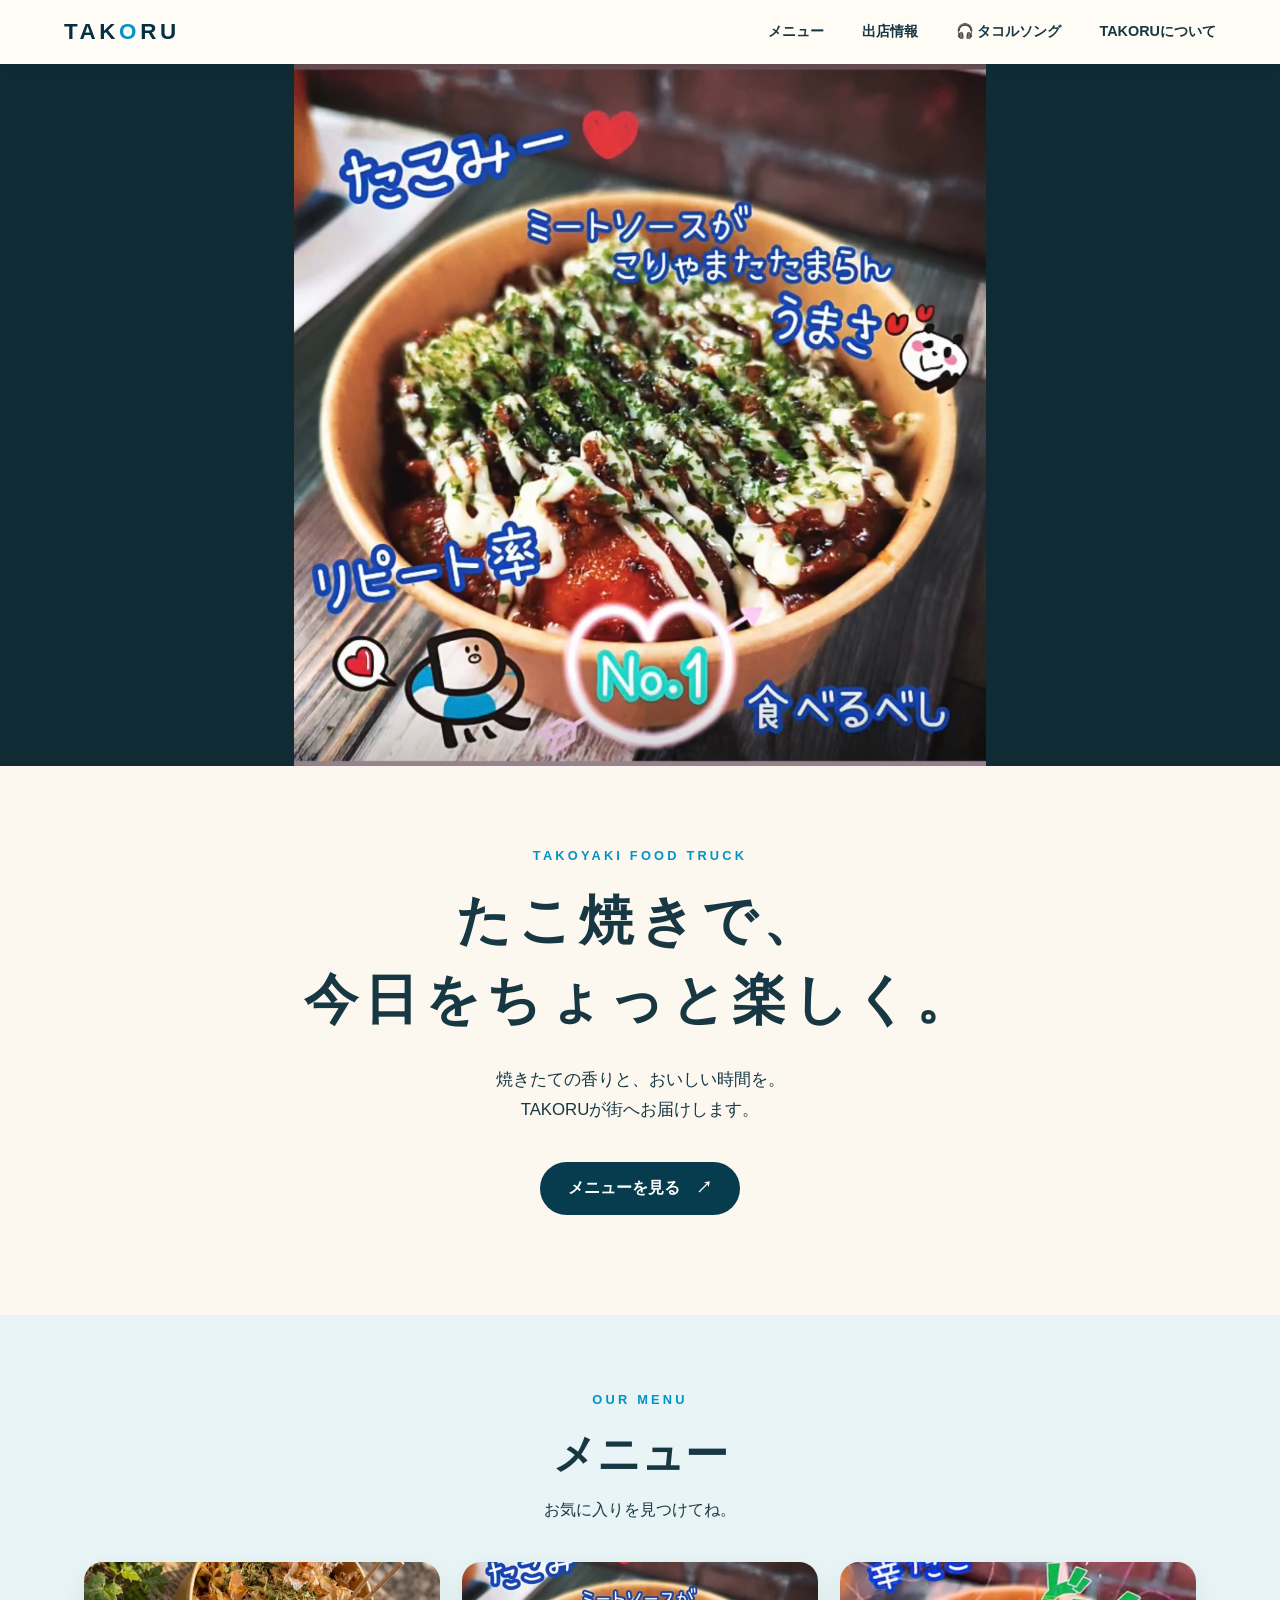
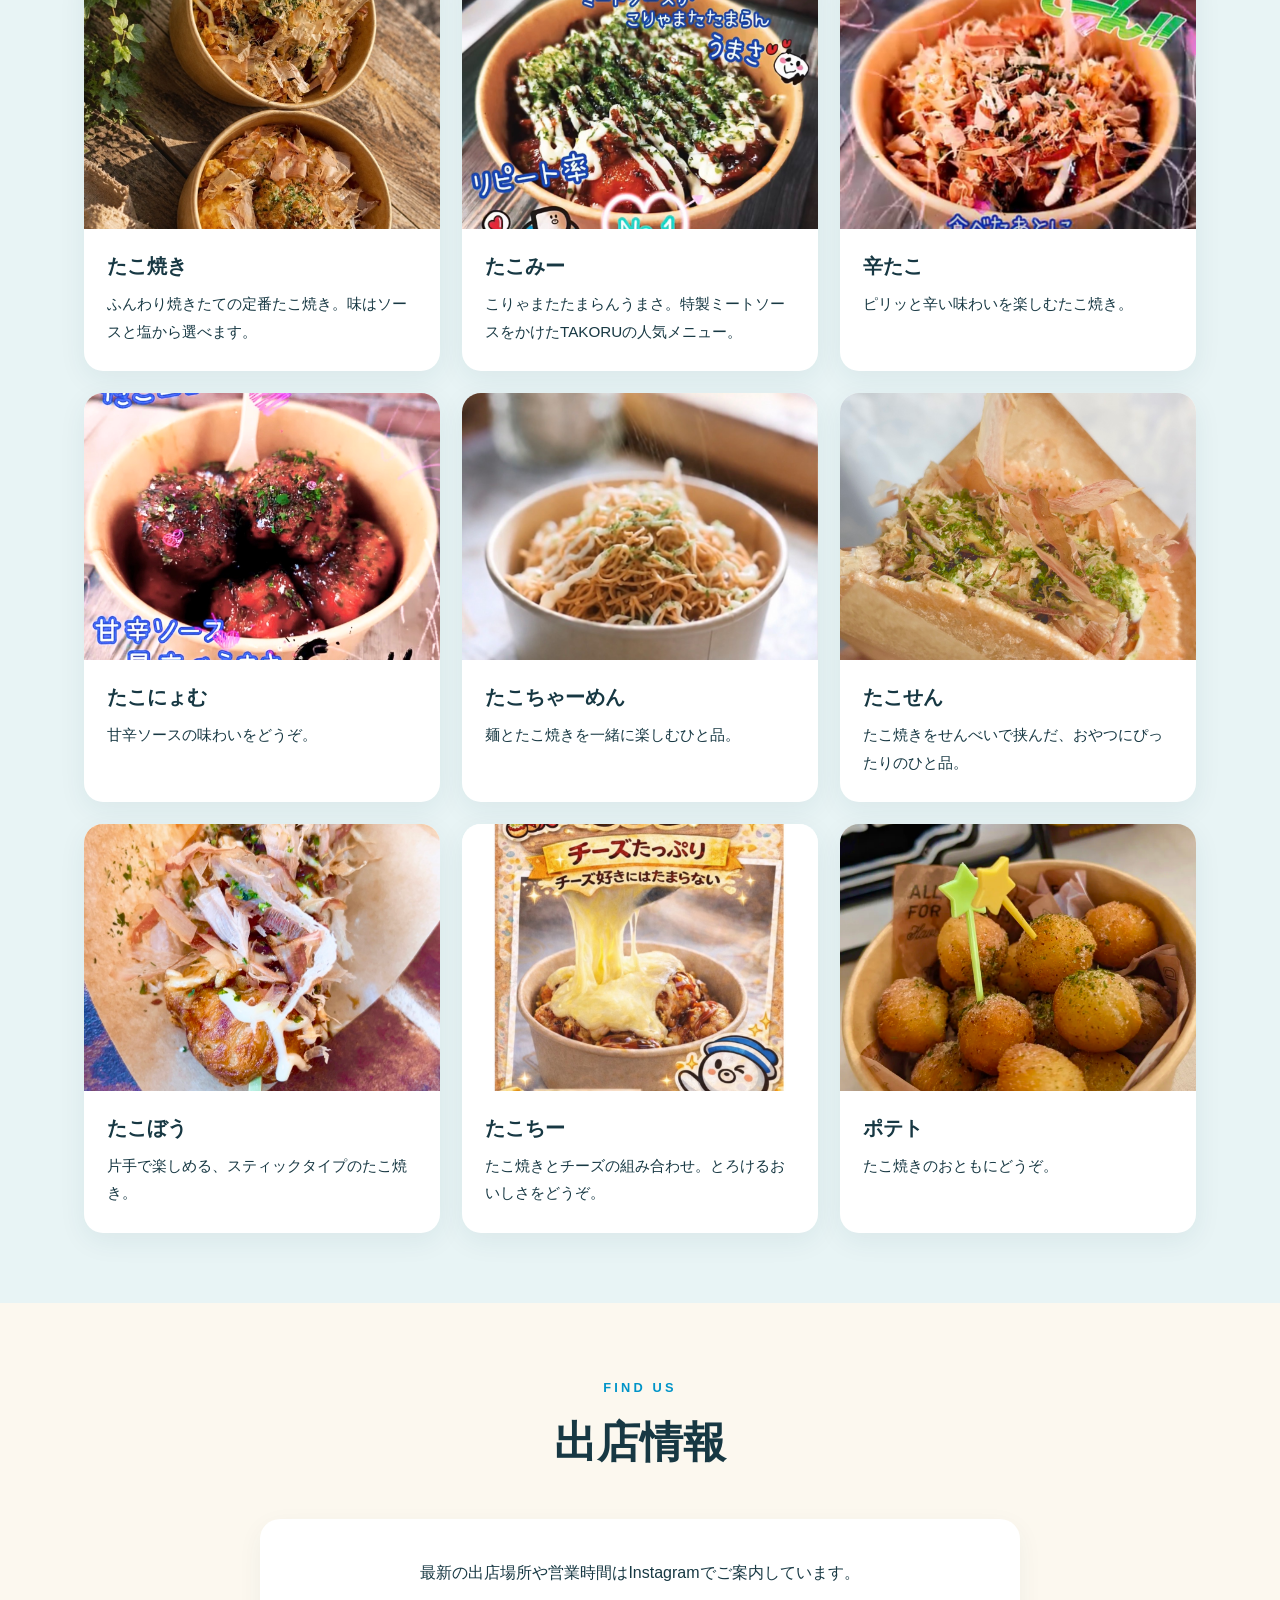
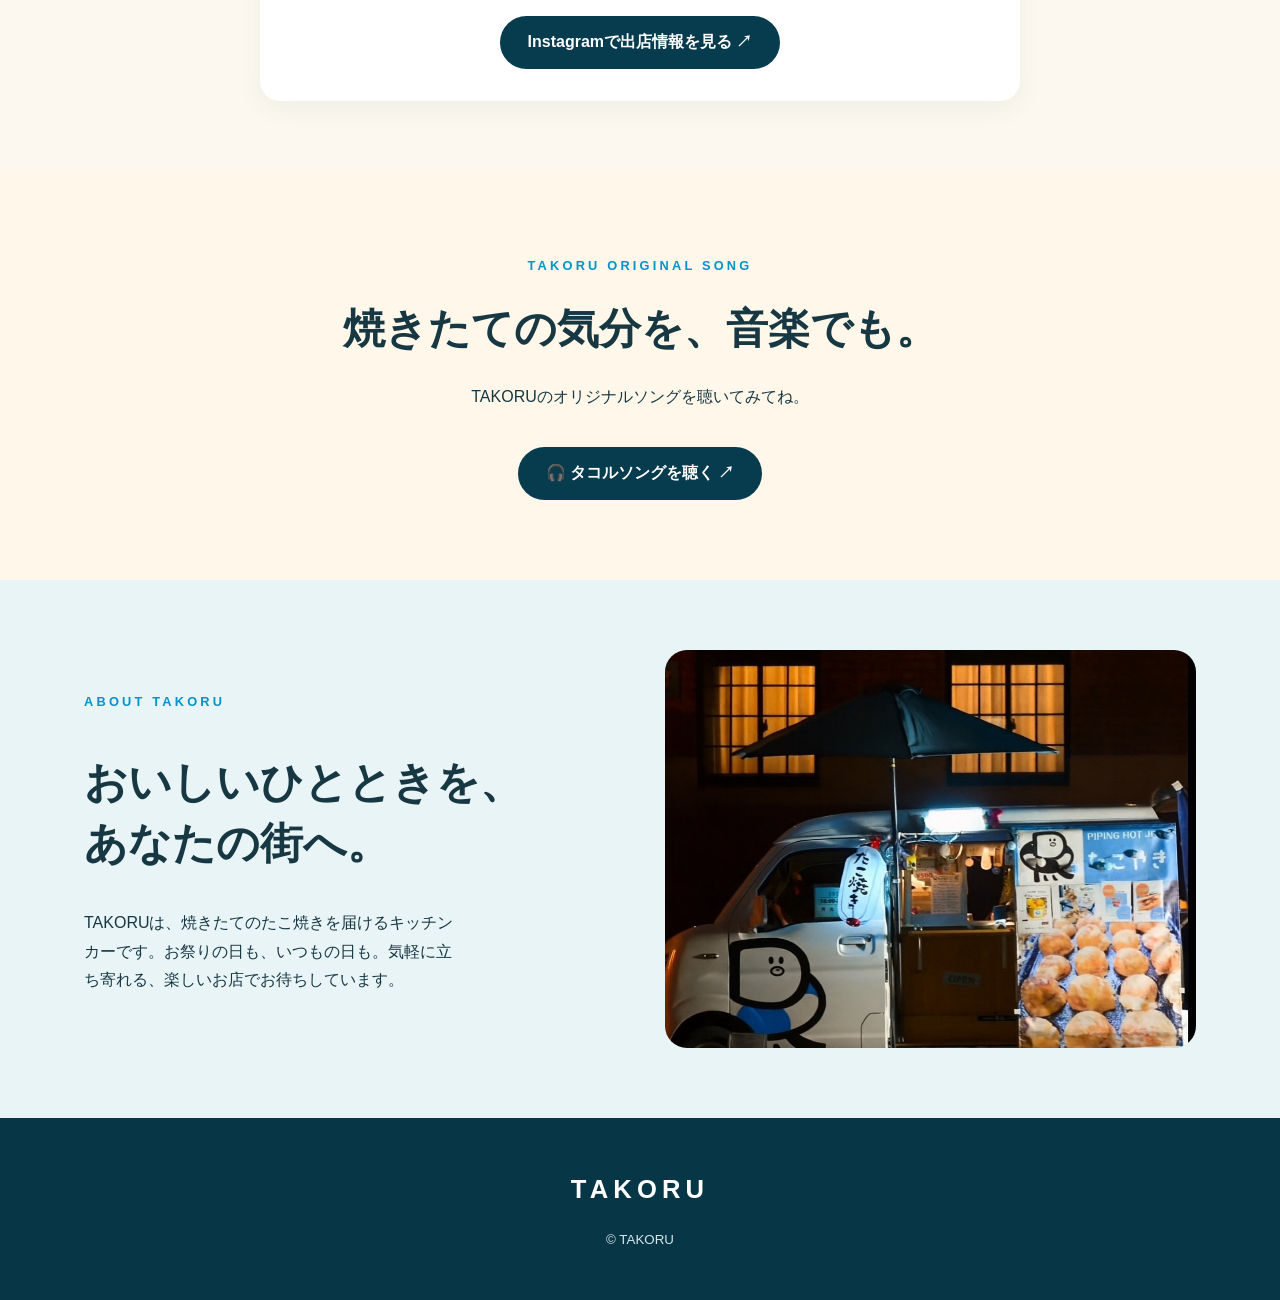
==== index.html @ 3639378f "Add files via upload" ====
<!doctype html>
<html lang="ja">
<head>
<meta charset="utf-8">
<meta name="viewport" content="width=device-width,initial-scale=1">
<meta name="theme-color" content="#092f40">
<meta name="description" content="TAKORU（たこる）は、できたてのたこ焼きを届けるキッチンカー。出店情報やメニューをご紹介します。">
<title>TAKORU｜たこ焼きのキッチンカー</title>
<link rel="stylesheet" href="style.css">
</head>
<body>
<header class="header"><nav class="nav" aria-label="メインメニュー"><a class="brand" href="#top">TAK<span>O</span>RU</a><div class="links"><a href="#menu">メニュー</a><a href="#schedule">出店情報</a><a href="song.html">🎧 タコルソング</a><a href="#about">TAKORUについて</a></div></nav></header>
<main id="top">
<div class="hero hero-menu"><img src="images/takomi-new.jpeg" alt="TAKORUのたこみー。特製ミートソースをかけたたこ焼き" fetchpriority="high"></div>
<section class="intro"><span class="eyebrow">TAKOYAKI FOOD TRUCK</span><h1>たこ焼きで、<br>今日をちょっと楽しく。</h1><p>焼きたての香りと、おいしい時間を。<br>TAKORUが街へお届けします。</p><a class="btn" href="#menu">メニューを見る　↗</a></section>
<div class="menu-wrap" id="menu"><section class="section"><div class="heading"><span class="eyebrow">OUR MENU</span><h2>メニュー</h2><p>お気に入りを見つけてね。</p></div><div class="cards"><article class="card"><img src="images/takoyaki.jpeg" alt="TAKORUのたこ焼き" loading="lazy"><div class="card-body"><h3>たこ焼き</h3><p>ふんわり焼きたての定番たこ焼き。味はソースと塩から選べます。</p></div></article><article class="card"><img src="images/takomi-new.jpeg" alt="TAKORUのたこみー" loading="lazy"><div class="card-body"><h3>たこみー</h3><p>こりゃまたたまらんうまさ。特製ミートソースをかけたTAKORUの人気メニュー。</p></div></article><article class="card"><img src="images/karatako.jpeg" alt="TAKORUの辛たこ" loading="lazy"><div class="card-body"><h3>辛たこ</h3><p>ピリッと辛い味わいを楽しむたこ焼き。</p></div></article><article class="card"><img src="images/takonyomu.jpeg" alt="TAKORUのたこにょむ" loading="lazy"><div class="card-body"><h3>たこにょむ</h3><p>甘辛ソースの味わいをどうぞ。</p></div></article><article class="card"><img src="images/takocha-men.jpeg" alt="TAKORUのたこちゃーめん" loading="lazy"><div class="card-body"><h3>たこちゃーめん</h3><p>麺とたこ焼きを一緒に楽しむひと品。</p></div></article><article class="card"><img src="images/takosen-new.jpeg" alt="TAKORUのたこせん" loading="lazy"><div class="card-body"><h3>たこせん</h3><p>たこ焼きをせんべいで挟んだ、おやつにぴったりのひと品。</p></div></article><article class="card"><img src="images/takobou.jpeg" alt="TAKORUのたこぼう" loading="lazy"><div class="card-body"><h3>たこぼう</h3><p>片手で楽しめる、スティックタイプのたこ焼き。</p></div></article><article class="card"><img src="images/takochi.jpeg" alt="TAKORUのたこちー" loading="lazy"><div class="card-body"><h3>たこちー</h3><p>たこ焼きとチーズの組み合わせ。とろけるおいしさをどうぞ。</p></div></article><article class="card"><img src="images/potato.jpeg" alt="TAKORUのポテト" loading="lazy"><div class="card-body"><h3>ポテト</h3><p>たこ焼きのおともにどうぞ。</p></div></article></div></section></div>
<section class="section" id="schedule"><div class="heading"><span class="eyebrow">FIND US</span><h2>出店情報</h2></div><div class="notice"><p>最新の出店場所や営業時間はInstagramでご案内しています。</p><a class="btn" href="https://www.instagram.com/takoru0808/" target="_blank" rel="noopener noreferrer">Instagramで出店情報を見る ↗</a></div></section>
<section class="song-teaser"><span class="eyebrow">TAKORU ORIGINAL SONG</span><h2>焼きたての気分を、音楽でも。</h2><p>TAKORUのオリジナルソングを聴いてみてね。</p><a class="btn" href="song.html">🎧 タコルソングを聴く ↗</a></section>
<div class="menu-wrap"><section class="section about" id="about"><div><span class="eyebrow">ABOUT TAKORU</span><h2>おいしいひとときを、<br>あなたの街へ。</h2><p>TAKORUは、焼きたてのたこ焼きを届けるキッチンカーです。お祭りの日も、いつもの日も。気軽に立ち寄れる、楽しいお店でお待ちしています。</p></div><img src="images/takoru-shimonishiyama.jpeg" alt="TAKORUのキッチンカー" loading="lazy"></section></div>
</main><footer class="footer"><strong>TAKORU</strong><small>© TAKORU</small></footer>
</body></html>
---- style.css ----
:root{--ink:#173843;--blue:#0094c8;--cream:#fcf8ef;--gold:#edbd5a}*{box-sizing:border-box}html{scroll-behavior:smooth}body{margin:0;color:var(--ink);background:var(--cream);font-family:'Hiragino Kaku Gothic ProN','Yu Gothic',Meiryo,sans-serif;line-height:1.8}a{color:inherit;text-decoration:none}img{display:block;max-width:100%}.header{position:sticky;top:0;z-index:10;background:rgba(255,252,246,.96);backdrop-filter:blur(12px);box-shadow:0 1px 12px #16374314}.nav{max-width:1200px;margin:auto;padding:12px 24px;display:flex;align-items:center;justify-content:space-between;gap:18px}.brand{font-weight:900;font-size:1.4rem;letter-spacing:.16em;color:#052f42}.brand span{color:var(--blue)}.links{display:flex;gap:clamp(12px,3vw,38px);align-items:center;font-weight:700;font-size:.9rem}.links a:hover{color:var(--blue)}.hero{position:relative;background:#d9eef4}.hero img{width:100%;height:auto;max-height:780px;object-fit:cover}.hero::after{content:"";position:absolute;inset:auto 0 0;height:8%;background:linear-gradient(transparent,var(--cream));pointer-events:none}.intro{max-width:1050px;margin:0 auto;padding:75px 24px 100px;text-align:center}.eyebrow{color:var(--blue);font-weight:900;letter-spacing:.25em;font-size:.8rem}.intro h1{font-size:clamp(2rem,5vw,3.4rem);letter-spacing:.12em;line-height:1.45;margin:12px 0 25px}.intro p{font-size:1.05rem}.btn{display:inline-flex;align-items:center;justify-content:center;background:#073b4e;color:#fff;border-radius:50px;padding:12px 28px;font-weight:700;margin-top:20px;transition:transform .2s,background .2s}.btn:hover{transform:translateY(-3px);background:#087eaa}.section{max-width:1160px;margin:auto;padding:70px 24px}.heading{text-align:center;margin-bottom:38px}.heading h2{font-size:clamp(1.9rem,4vw,2.7rem);margin:2px 0}.heading p{margin:0}.menu-wrap{background:#e8f4f5}.cards{display:grid;grid-template-columns:repeat(3,minmax(0,1fr));gap:22px}.card{background:white;border-radius:19px;overflow:hidden;box-shadow:0 8px 28px #18435112}.card img{width:100%;aspect-ratio:4/3;object-fit:cover}.card-body{padding:20px 23px 26px}.card h3{font-size:1.22rem;margin:0 0 6px}.card p{margin:0;font-size:.95rem}.notice{max-width:760px;margin:0 auto;background:#fff;border-radius:20px;padding:32px;text-align:center;box-shadow:0 8px 26px #1843510e}.notice p{margin:8px 0}.about{display:grid;grid-template-columns:1fr 1fr;gap:50px;align-items:center}.about img{width:100%;aspect-ratio:4/3;object-fit:cover;border-radius:22px}.about h2{font-size:clamp(1.9rem,4vw,2.7rem);line-height:1.4}.about p{max-width:43ch}.footer{background:#073746;color:#fff;text-align:center;padding:48px 20px}.footer strong{display:block;font-size:1.6rem;letter-spacing:.2em}.footer small{display:block;margin-top:15px;color:#d6e7eb}@media(max-width:700px){.nav{flex-direction:column;padding:9px 12px;gap:4px}.brand{font-size:1.15rem}.links{width:100%;justify-content:center;gap:16px;font-size:.77rem;white-space:nowrap}.intro{padding:52px 22px 70px}.section{padding:55px 18px}.cards{grid-template-columns:1fr}.about{grid-template-columns:1fr;gap:18px}.about img{order:-1}.notice{padding:25px 17px}.hero img{min-height:260px;object-fit:cover;object-position:center}}

.card-placeholder{width:100%;aspect-ratio:4/3;display:grid;place-items:center;background:linear-gradient(135deg,#d7f0f0,#f6e5be);color:#08799b}.card-placeholder span{font-weight:900;letter-spacing:.3em;font-size:clamp(1.5rem,3vw,2.5rem)}
.song-teaser{text-align:center;padding:80px 20px;background:#fff7e9}.song-teaser h2{font-size:clamp(1.7rem,4vw,2.6rem);margin:12px 0}.song-main{background:linear-gradient(160deg,#d8eff1,#fdf8ed 65%);text-align:center;padding:70px 20px 95px}.song-hero,.song-lyrics{max-width:760px;margin:auto}.song-icon{display:grid;place-items:center;margin:25px auto 10px;width:118px;height:118px;border-radius:50%;background:#073b4e;color:#fff;font-size:4rem;box-shadow:0 15px 40px #073b4e33}.song-hero h1{font-size:clamp(2.4rem,7vw,4rem);margin:0;letter-spacing:.1em}.song-player{background:white;padding:26px;border-radius:24px;box-shadow:0 15px 40px #18435118;margin:40px auto 65px}.song-player p{margin:0 0 16px;font-weight:700}.song-player audio{width:100%;display:block}.song-lyrics{padding:46px 22px;background:#fff;border-radius:24px}.song-lyrics h2{font-size:2rem;margin:0 0 18px}.song-lyrics p{line-height:2.2}.song-return{margin-top:25px}.song-return p a{text-decoration:underline;text-underline-offset:4px}@media(max-width:700px){.links{flex-wrap:wrap;white-space:normal;gap:5px 12px}.song-main{padding:48px 15px 70px}.song-player{padding:20px 15px}}
.song-play-button{display:block;margin:0 auto 20px;background:#073b4e;color:white;border:0;border-radius:50px;padding:12px 28px;font:inherit;font-weight:700;cursor:pointer}.song-play-button:hover{background:#087eaa}.song-play-button:focus-visible{outline:3px solid #edbd5a;outline-offset:3px}.lyrics-text p{margin:0 0 2.3em;line-height:2.2}.lyrics-text p:last-child{margin-bottom:0}
.hero-menu{background:#102b33;text-align:center}.hero-menu img{width:auto;max-width:100%;max-height:min(78vh,780px);margin:auto;object-fit:contain}.hero-menu::after{display:none}@media(max-width:700px){.hero-menu img{min-height:0;max-height:none;width:100%;height:auto;object-fit:contain}}
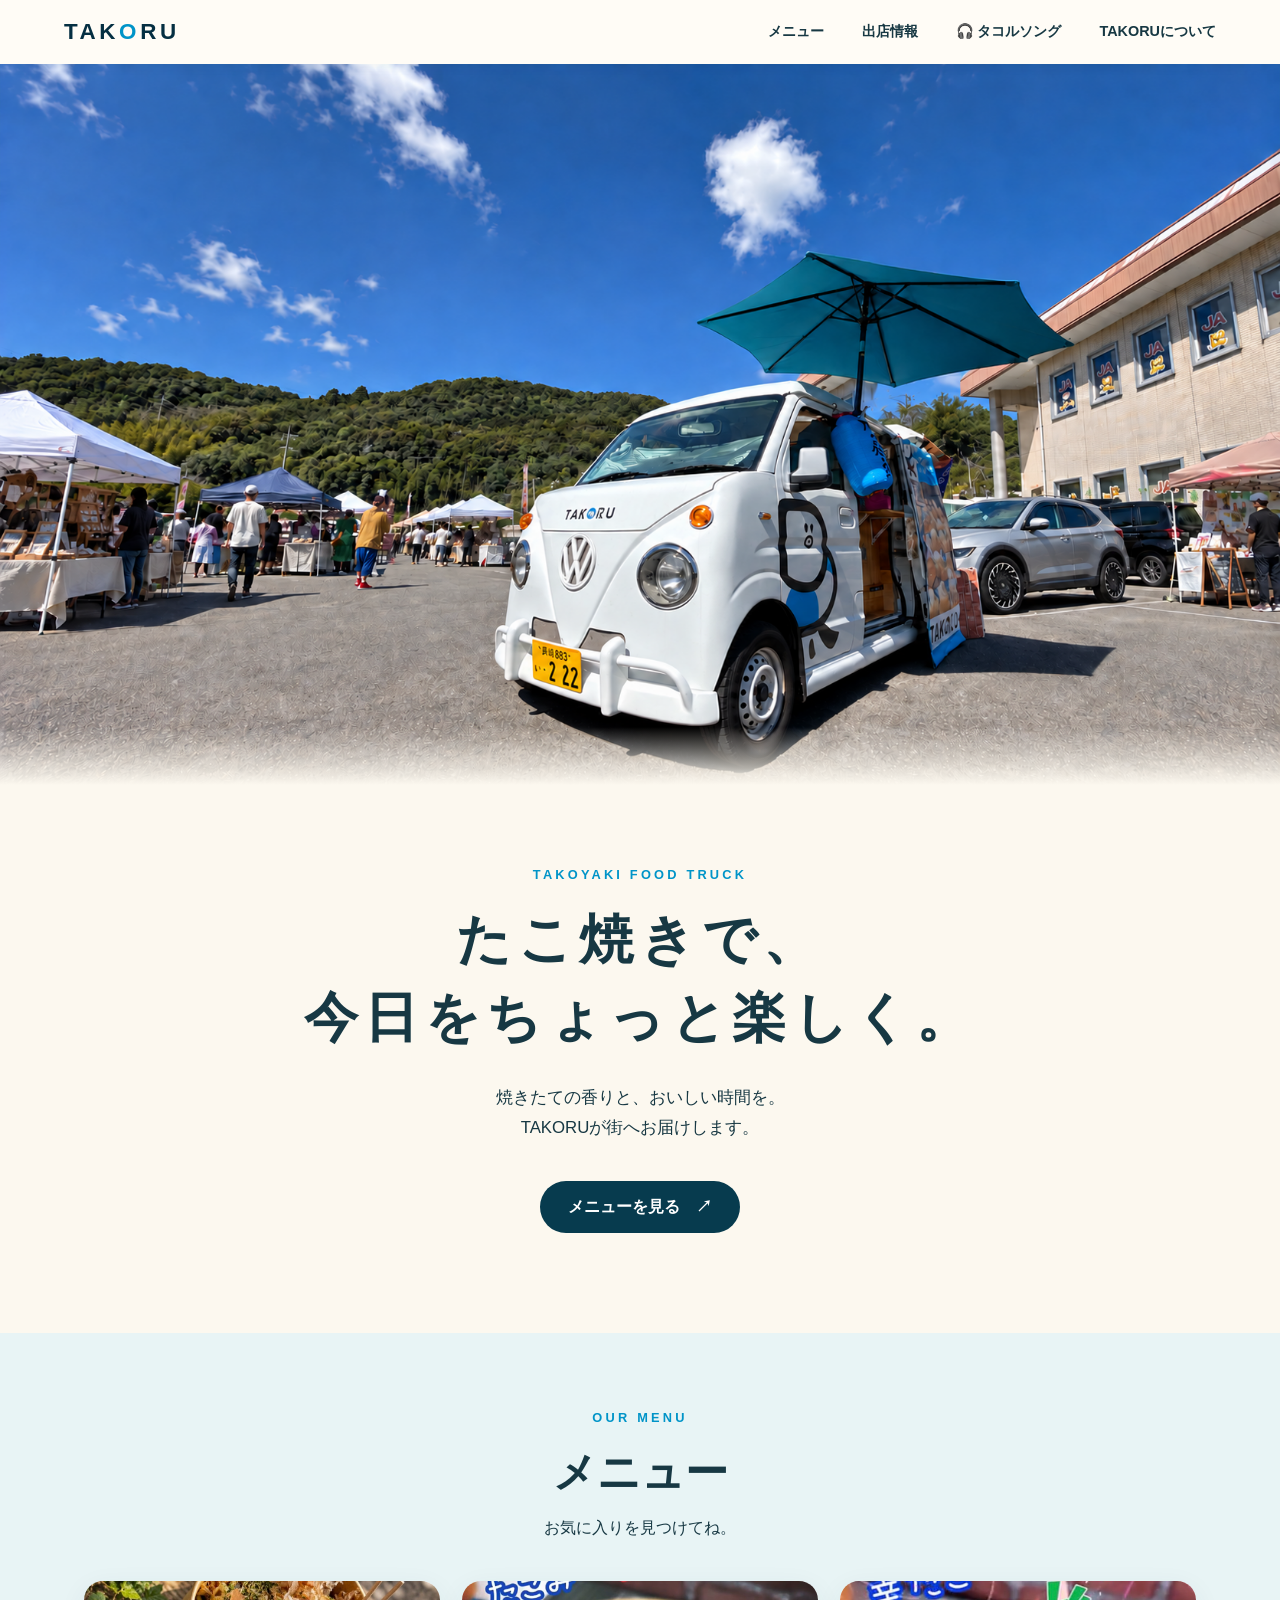
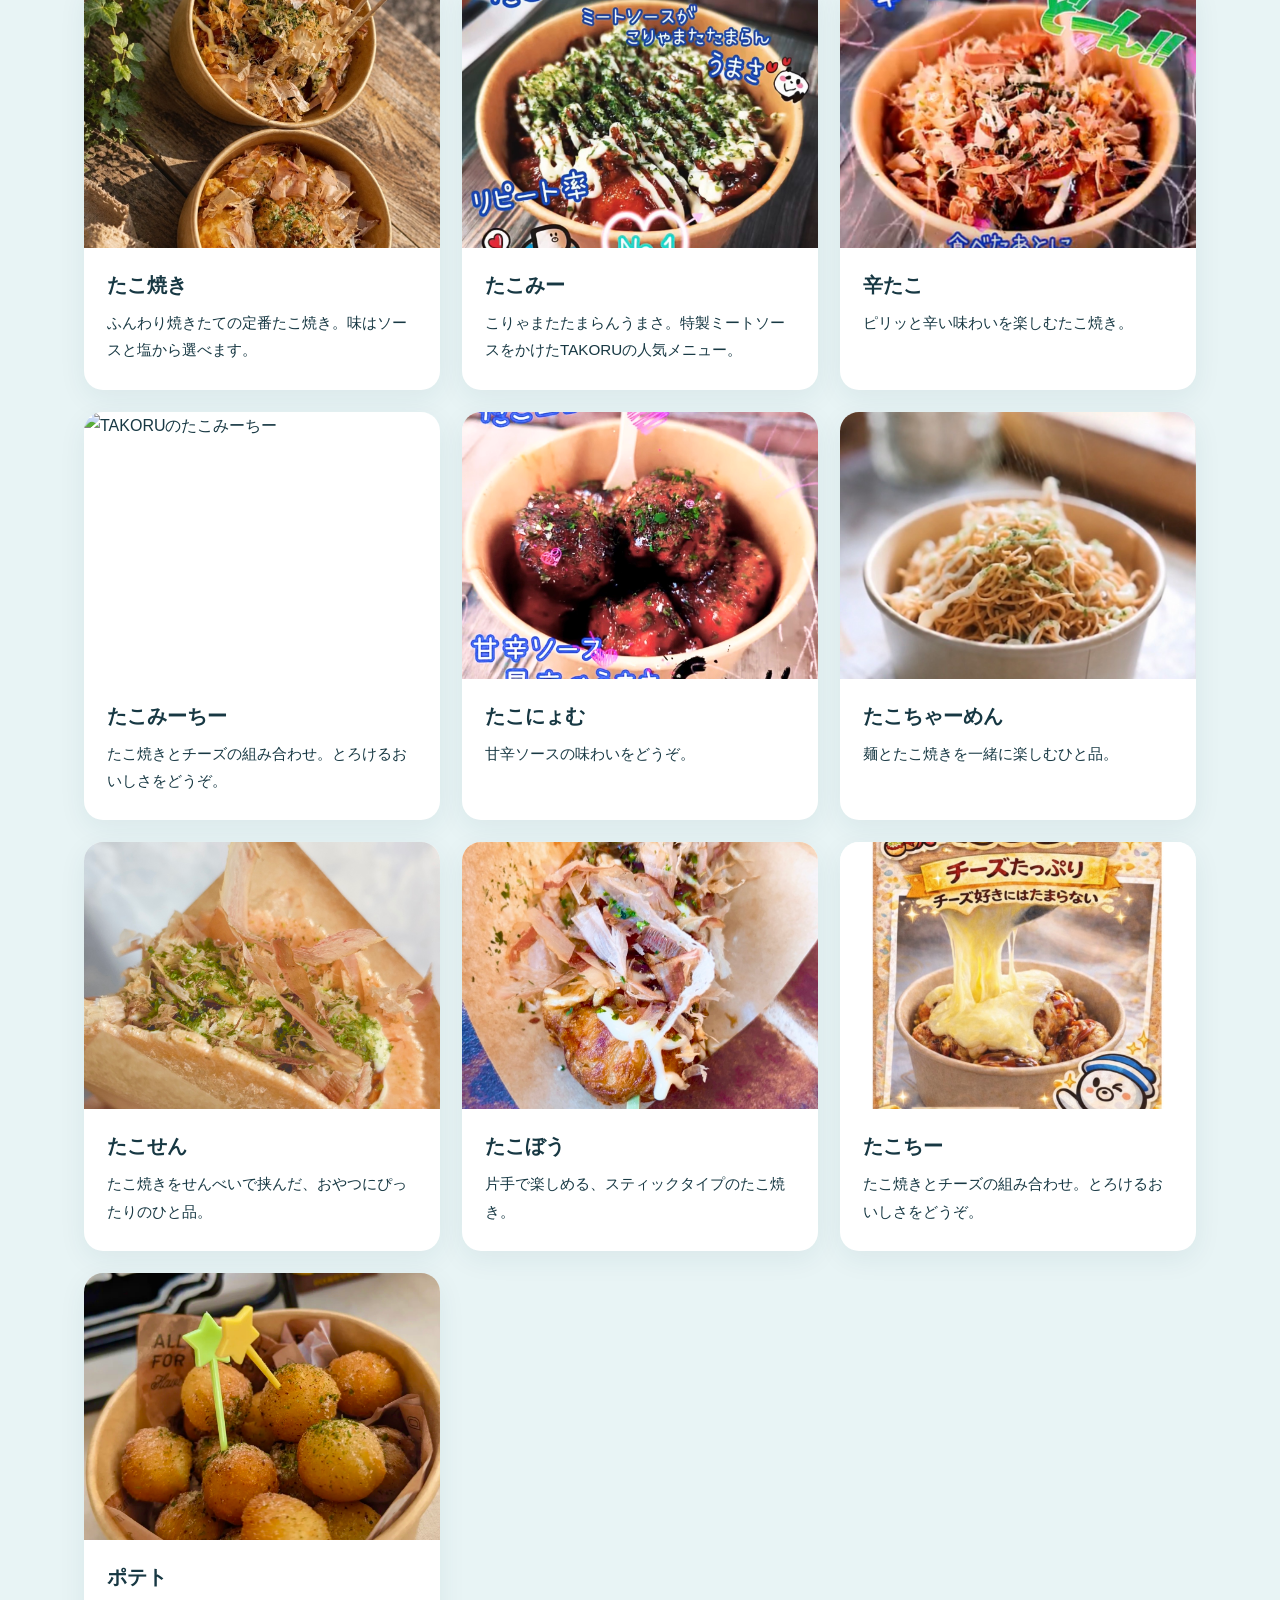
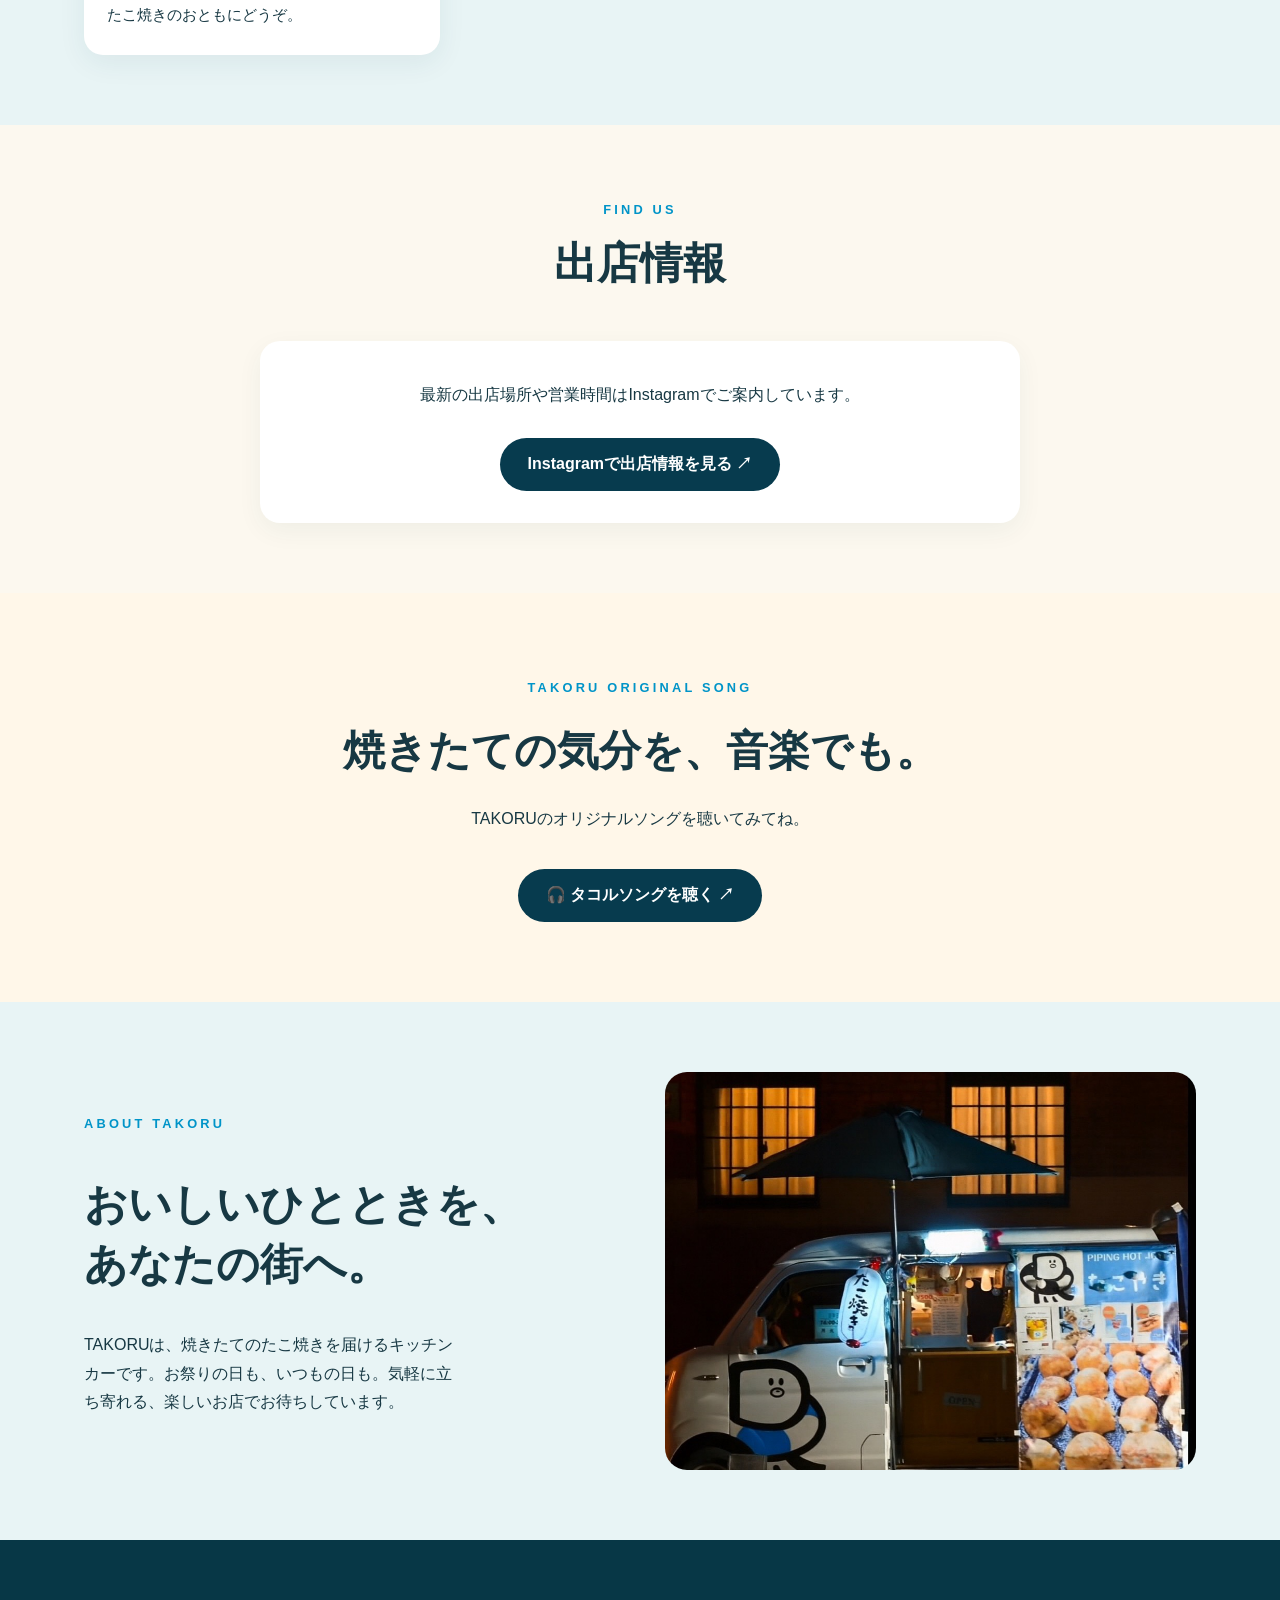
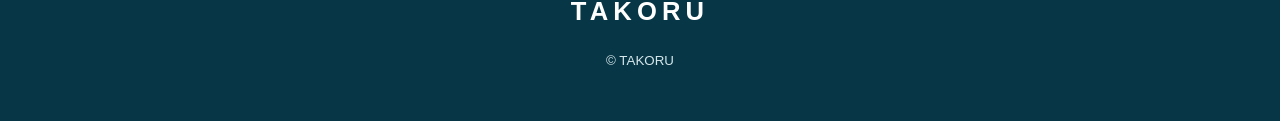
==== commit 42439969: "Add files via upload" ====
--- a/index.html
+++ b/index.html
@@ -11,9 +11,9 @@
 <body>
 <header class="header"><nav class="nav" aria-label="メインメニュー"><a class="brand" href="#top">TAK<span>O</span>RU</a><div class="links"><a href="#menu">メニュー</a><a href="#schedule">出店情報</a><a href="song.html">🎧 タコルソング</a><a href="#about">TAKORUについて</a></div></nav></header>
 <main id="top">
-<div class="hero hero-menu"><img src="images/takomi-new.jpeg" alt="TAKORUのたこみー。特製ミートソースをかけたたこ焼き" fetchpriority="high"></div>
+<div class="hero"><img src="images/takoru-hero.png" alt="青空の下で営業するTAKORUのキッチンカー" fetchpriority="high"></div>
 <section class="intro"><span class="eyebrow">TAKOYAKI FOOD TRUCK</span><h1>たこ焼きで、<br>今日をちょっと楽しく。</h1><p>焼きたての香りと、おいしい時間を。<br>TAKORUが街へお届けします。</p><a class="btn" href="#menu">メニューを見る　↗</a></section>
-<div class="menu-wrap" id="menu"><section class="section"><div class="heading"><span class="eyebrow">OUR MENU</span><h2>メニュー</h2><p>お気に入りを見つけてね。</p></div><div class="cards"><article class="card"><img src="images/takoyaki.jpeg" alt="TAKORUのたこ焼き" loading="lazy"><div class="card-body"><h3>たこ焼き</h3><p>ふんわり焼きたての定番たこ焼き。味はソースと塩から選べます。</p></div></article><article class="card"><img src="images/takomi-new.jpeg" alt="TAKORUのたこみー" loading="lazy"><div class="card-body"><h3>たこみー</h3><p>こりゃまたたまらんうまさ。特製ミートソースをかけたTAKORUの人気メニュー。</p></div></article><article class="card"><img src="images/karatako.jpeg" alt="TAKORUの辛たこ" loading="lazy"><div class="card-body"><h3>辛たこ</h3><p>ピリッと辛い味わいを楽しむたこ焼き。</p></div></article><article class="card"><img src="images/takonyomu.jpeg" alt="TAKORUのたこにょむ" loading="lazy"><div class="card-body"><h3>たこにょむ</h3><p>甘辛ソースの味わいをどうぞ。</p></div></article><article class="card"><img src="images/takocha-men.jpeg" alt="TAKORUのたこちゃーめん" loading="lazy"><div class="card-body"><h3>たこちゃーめん</h3><p>麺とたこ焼きを一緒に楽しむひと品。</p></div></article><article class="card"><img src="images/takosen-new.jpeg" alt="TAKORUのたこせん" loading="lazy"><div class="card-body"><h3>たこせん</h3><p>たこ焼きをせんべいで挟んだ、おやつにぴったりのひと品。</p></div></article><article class="card"><img src="images/takobou.jpeg" alt="TAKORUのたこぼう" loading="lazy"><div class="card-body"><h3>たこぼう</h3><p>片手で楽しめる、スティックタイプのたこ焼き。</p></div></article><article class="card"><img src="images/takochi.jpeg" alt="TAKORUのたこちー" loading="lazy"><div class="card-body"><h3>たこちー</h3><p>たこ焼きとチーズの組み合わせ。とろけるおいしさをどうぞ。</p></div></article><article class="card"><img src="images/potato.jpeg" alt="TAKORUのポテト" loading="lazy"><div class="card-body"><h3>ポテト</h3><p>たこ焼きのおともにどうぞ。</p></div></article></div></section></div>
+<div class="menu-wrap" id="menu"><section class="section"><div class="heading"><span class="eyebrow">OUR MENU</span><h2>メニュー</h2><p>お気に入りを見つけてね。</p></div><div class="cards"><article class="card"><img src="images/takoyaki.jpeg" alt="TAKORUのたこ焼き" loading="lazy"><div class="card-body"><h3>たこ焼き</h3><p>ふんわり焼きたての定番たこ焼き。味はソースと塩から選べます。</p></div></article><article class="card"><img src="images/takomi-new.jpeg" alt="TAKORUのたこみー" loading="lazy"><div class="card-body"><h3>たこみー</h3><p>こりゃまたたまらんうまさ。特製ミートソースをかけたTAKORUの人気メニュー。</p></div></article><article class="card"><img src="images/karatako.jpeg" alt="TAKORUの辛たこ" loading="lazy"><div class="card-body"><h3>辛たこ</h3><p>ピリッと辛い味わいを楽しむたこ焼き。</p></div></article><article class="card"><img src="images/takomi-cheese.jpeg" alt="TAKORUのたこみーちー" loading="lazy"><div class="card-body"><h3>たこみーちー</h3><p>たこ焼きとチーズの組み合わせ。とろけるおいしさをどうぞ。</p></div></article><article class="card"><img src="images/takonyomu.jpeg" alt="TAKORUのたこにょむ" loading="lazy"><div class="card-body"><h3>たこにょむ</h3><p>甘辛ソースの味わいをどうぞ。</p></div></article><article class="card"><img src="images/takocha-men.jpeg" alt="TAKORUのたこちゃーめん" loading="lazy"><div class="card-body"><h3>たこちゃーめん</h3><p>麺とたこ焼きを一緒に楽しむひと品。</p></div></article><article class="card"><img src="images/takosen-new.jpeg" alt="TAKORUのたこせん" loading="lazy"><div class="card-body"><h3>たこせん</h3><p>たこ焼きをせんべいで挟んだ、おやつにぴったりのひと品。</p></div></article><article class="card"><img src="images/takobou.jpeg" alt="TAKORUのたこぼう" loading="lazy"><div class="card-body"><h3>たこぼう</h3><p>片手で楽しめる、スティックタイプのたこ焼き。</p></div></article><article class="card"><img src="images/takochi.jpeg" alt="TAKORUのたこちー" loading="lazy"><div class="card-body"><h3>たこちー</h3><p>たこ焼きとチーズの組み合わせ。とろけるおいしさをどうぞ。</p></div></article><article class="card"><img src="images/potato.jpeg" alt="TAKORUのポテト" loading="lazy"><div class="card-body"><h3>ポテト</h3><p>たこ焼きのおともにどうぞ。</p></div></article></div></section></div>
 <section class="section" id="schedule"><div class="heading"><span class="eyebrow">FIND US</span><h2>出店情報</h2></div><div class="notice"><p>最新の出店場所や営業時間はInstagramでご案内しています。</p><a class="btn" href="https://www.instagram.com/takoru0808/" target="_blank" rel="noopener noreferrer">Instagramで出店情報を見る ↗</a></div></section>
 <section class="song-teaser"><span class="eyebrow">TAKORU ORIGINAL SONG</span><h2>焼きたての気分を、音楽でも。</h2><p>TAKORUのオリジナルソングを聴いてみてね。</p><a class="btn" href="song.html">🎧 タコルソングを聴く ↗</a></section>
 <div class="menu-wrap"><section class="section about" id="about"><div><span class="eyebrow">ABOUT TAKORU</span><h2>おいしいひとときを、<br>あなたの街へ。</h2><p>TAKORUは、焼きたてのたこ焼きを届けるキッチンカーです。お祭りの日も、いつもの日も。気軽に立ち寄れる、楽しいお店でお待ちしています。</p></div><img src="images/takoru-shimonishiyama.jpeg" alt="TAKORUのキッチンカー" loading="lazy"></section></div>
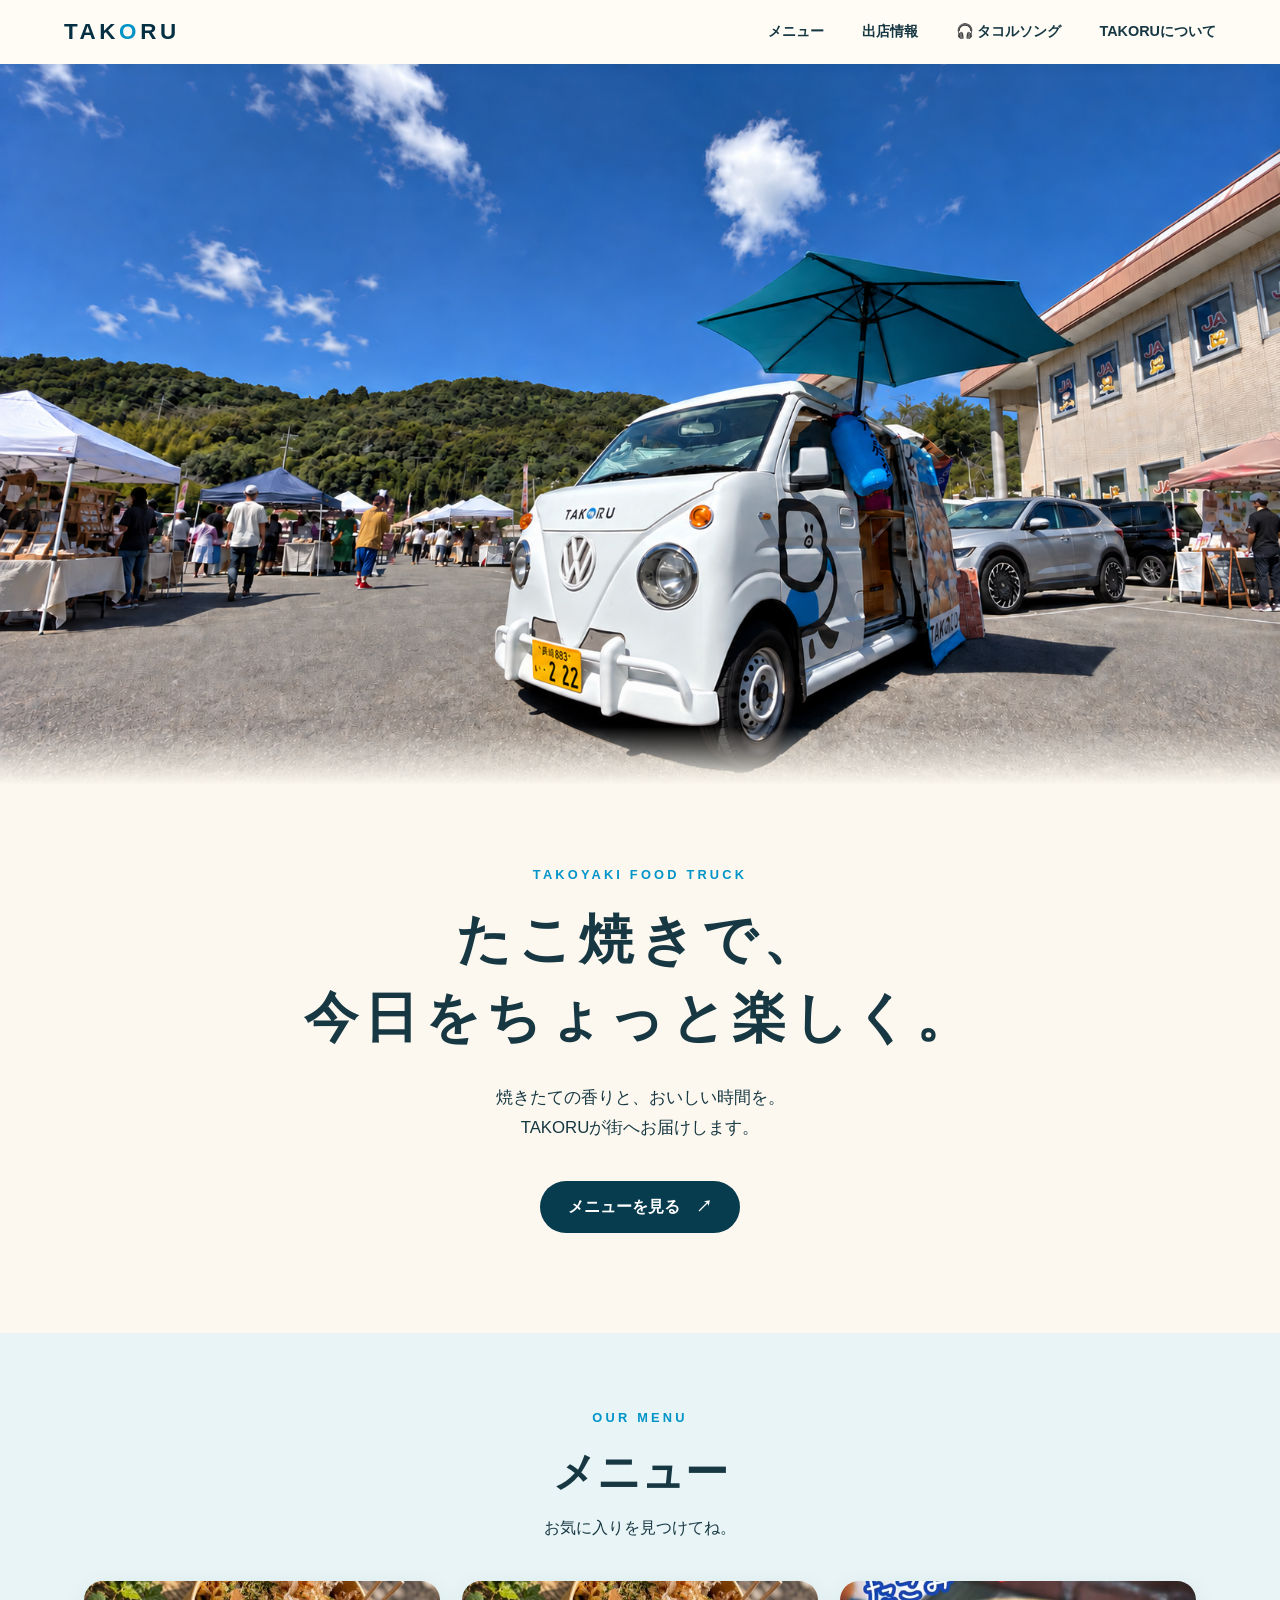
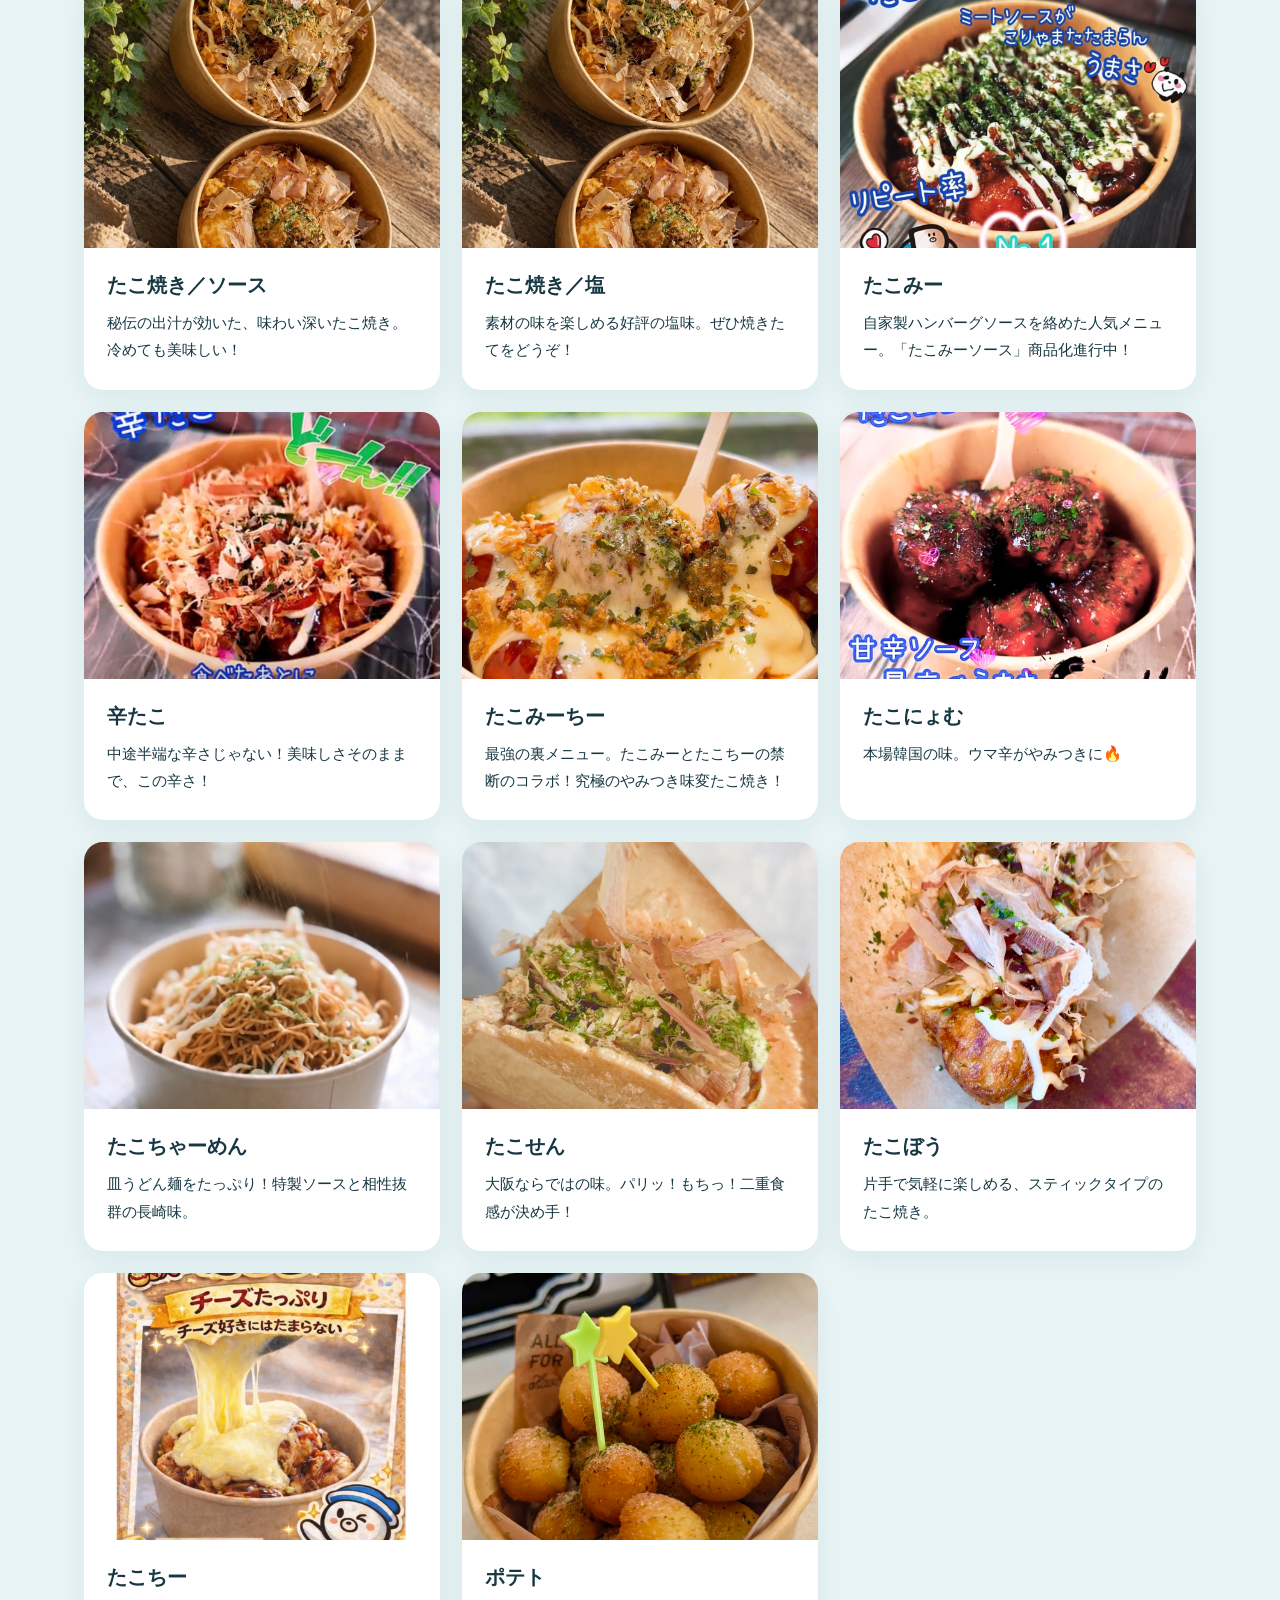
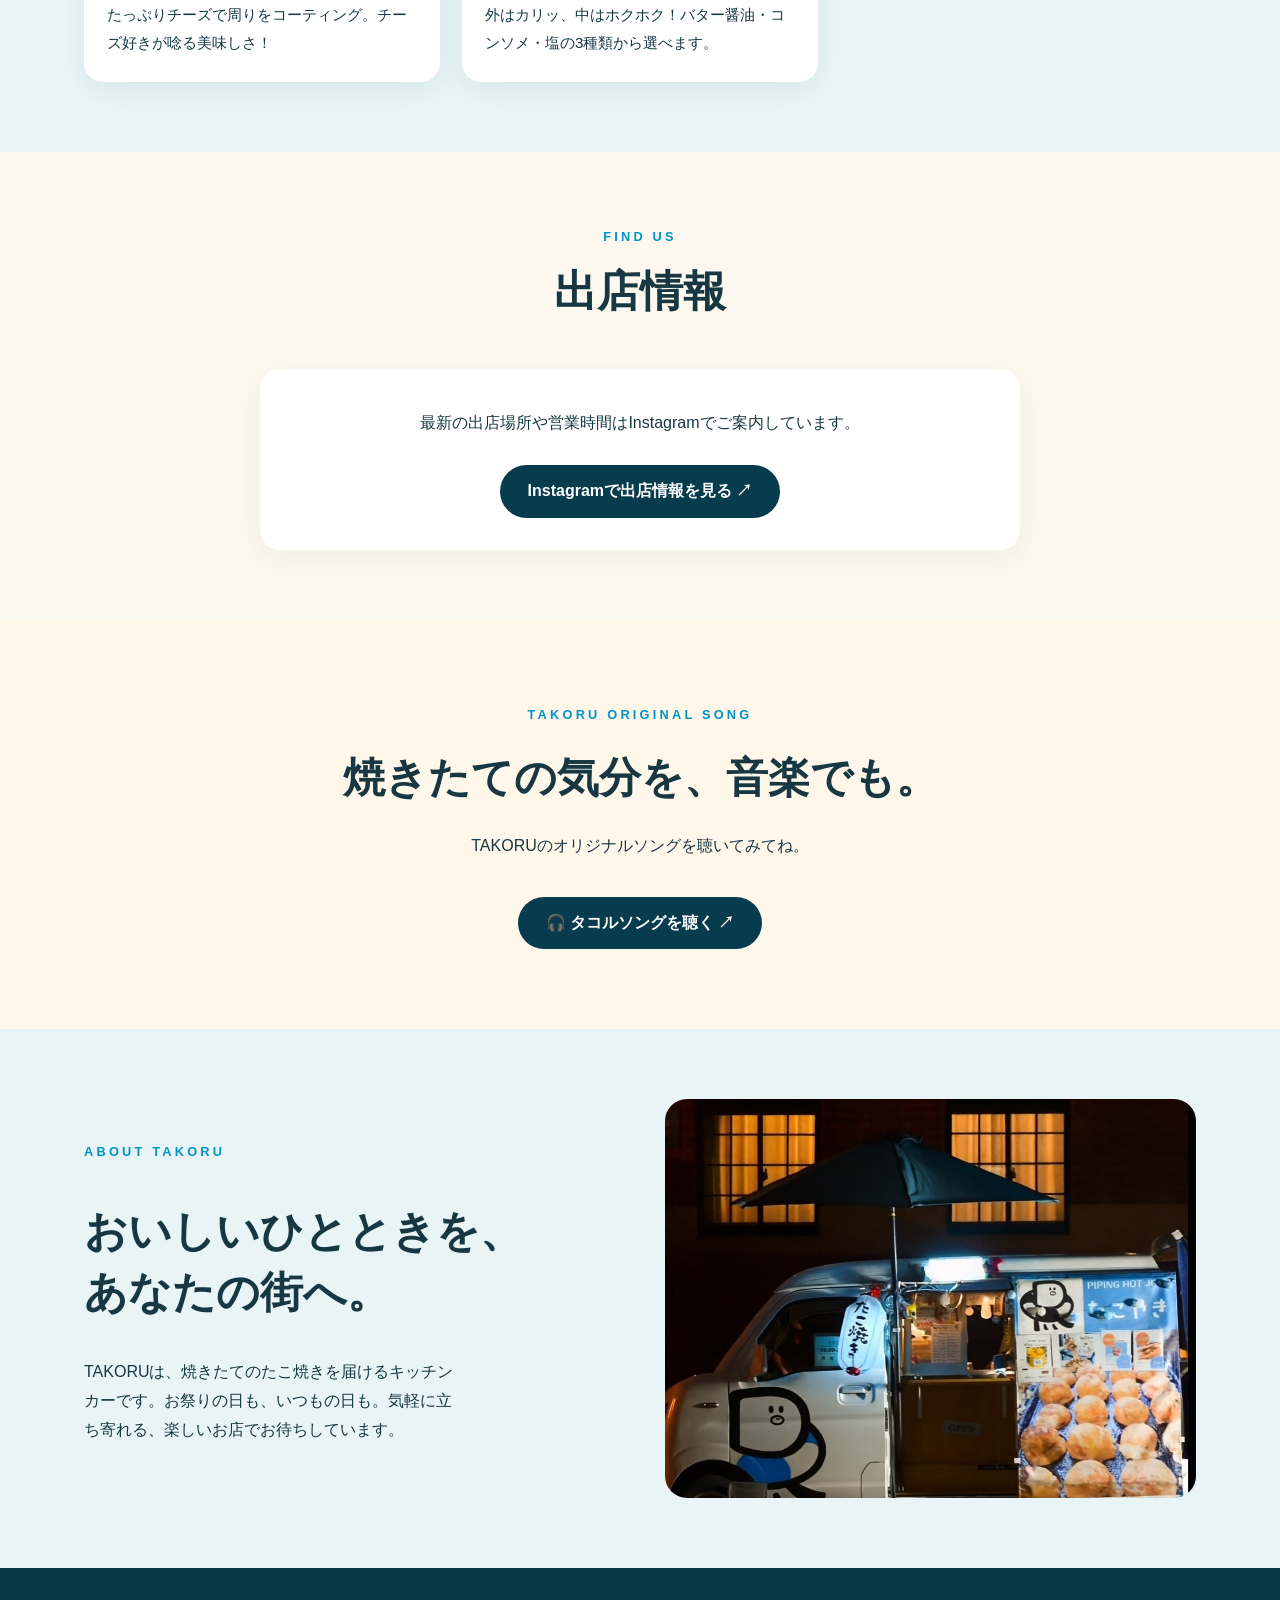
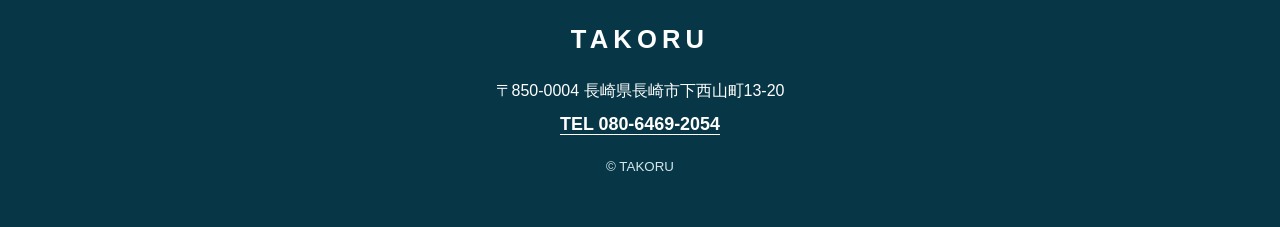
==== commit 1c78520a: "Add files via upload" ====
--- a/index.html
+++ b/index.html
@@ -13,9 +13,9 @@
 <main id="top">
 <div class="hero"><img src="images/takoru-hero.png" alt="青空の下で営業するTAKORUのキッチンカー" fetchpriority="high"></div>
 <section class="intro"><span class="eyebrow">TAKOYAKI FOOD TRUCK</span><h1>たこ焼きで、<br>今日をちょっと楽しく。</h1><p>焼きたての香りと、おいしい時間を。<br>TAKORUが街へお届けします。</p><a class="btn" href="#menu">メニューを見る　↗</a></section>
-<div class="menu-wrap" id="menu"><section class="section"><div class="heading"><span class="eyebrow">OUR MENU</span><h2>メニュー</h2><p>お気に入りを見つけてね。</p></div><div class="cards"><article class="card"><img src="images/takoyaki.jpeg" alt="TAKORUのたこ焼き" loading="lazy"><div class="card-body"><h3>たこ焼き</h3><p>ふんわり焼きたての定番たこ焼き。味はソースと塩から選べます。</p></div></article><article class="card"><img src="images/takomi-new.jpeg" alt="TAKORUのたこみー" loading="lazy"><div class="card-body"><h3>たこみー</h3><p>こりゃまたたまらんうまさ。特製ミートソースをかけたTAKORUの人気メニュー。</p></div></article><article class="card"><img src="images/karatako.jpeg" alt="TAKORUの辛たこ" loading="lazy"><div class="card-body"><h3>辛たこ</h3><p>ピリッと辛い味わいを楽しむたこ焼き。</p></div></article><article class="card"><img src="images/takomi-cheese.jpeg" alt="TAKORUのたこみーちー" loading="lazy"><div class="card-body"><h3>たこみーちー</h3><p>たこ焼きとチーズの組み合わせ。とろけるおいしさをどうぞ。</p></div></article><article class="card"><img src="images/takonyomu.jpeg" alt="TAKORUのたこにょむ" loading="lazy"><div class="card-body"><h3>たこにょむ</h3><p>甘辛ソースの味わいをどうぞ。</p></div></article><article class="card"><img src="images/takocha-men.jpeg" alt="TAKORUのたこちゃーめん" loading="lazy"><div class="card-body"><h3>たこちゃーめん</h3><p>麺とたこ焼きを一緒に楽しむひと品。</p></div></article><article class="card"><img src="images/takosen-new.jpeg" alt="TAKORUのたこせん" loading="lazy"><div class="card-body"><h3>たこせん</h3><p>たこ焼きをせんべいで挟んだ、おやつにぴったりのひと品。</p></div></article><article class="card"><img src="images/takobou.jpeg" alt="TAKORUのたこぼう" loading="lazy"><div class="card-body"><h3>たこぼう</h3><p>片手で楽しめる、スティックタイプのたこ焼き。</p></div></article><article class="card"><img src="images/takochi.jpeg" alt="TAKORUのたこちー" loading="lazy"><div class="card-body"><h3>たこちー</h3><p>たこ焼きとチーズの組み合わせ。とろけるおいしさをどうぞ。</p></div></article><article class="card"><img src="images/potato.jpeg" alt="TAKORUのポテト" loading="lazy"><div class="card-body"><h3>ポテト</h3><p>たこ焼きのおともにどうぞ。</p></div></article></div></section></div>
+<div class="menu-wrap" id="menu"><section class="section"><div class="heading"><span class="eyebrow">OUR MENU</span><h2>メニュー</h2><p>お気に入りを見つけてね。</p></div><div class="cards"><article class="card"><img src="images/takoyaki.jpeg" alt="TAKORUのたこ焼きソース" loading="lazy"><div class="card-body"><h3>たこ焼き／ソース</h3><p>秘伝の出汁が効いた、味わい深いたこ焼き。冷めても美味しい！</p></div></article><article class="card"><img src="images/takoyaki.jpeg" alt="TAKORUのたこ焼き塩" loading="lazy"><div class="card-body"><h3>たこ焼き／塩</h3><p>素材の味を楽しめる好評の塩味。ぜひ焼きたてをどうぞ！</p></div></article><article class="card"><img src="images/takomi-new.jpeg" alt="TAKORUのたこみー" loading="lazy"><div class="card-body"><h3>たこみー</h3><p>自家製ハンバーグソースを絡めた人気メニュー。「たこみーソース」商品化進行中！</p></div></article><article class="card"><img src="images/karatako.jpeg" alt="TAKORUの辛たこ" loading="lazy"><div class="card-body"><h3>辛たこ</h3><p>中途半端な辛さじゃない！美味しさそのままで、この辛さ！</p></div></article><article class="card"><img src="images/takomi-cheese.jpeg" alt="TAKORUのたこみーちー" loading="lazy"><div class="card-body"><h3>たこみーちー</h3><p>最強の裏メニュー。たこみーとたこちーの禁断のコラボ！究極のやみつき味変たこ焼き！</p></div></article><article class="card"><img src="images/takonyomu.jpeg" alt="TAKORUのたこにょむ" loading="lazy"><div class="card-body"><h3>たこにょむ</h3><p>本場韓国の味。ウマ辛がやみつきに🔥</p></div></article><article class="card"><img src="images/takocha-men.jpeg" alt="TAKORUのたこちゃーめん" loading="lazy"><div class="card-body"><h3>たこちゃーめん</h3><p>皿うどん麺をたっぷり！特製ソースと相性抜群の長崎味。</p></div></article><article class="card"><img src="images/takosen-new.jpeg" alt="TAKORUのたこせん" loading="lazy"><div class="card-body"><h3>たこせん</h3><p>大阪ならではの味。パリッ！もちっ！二重食感が決め手！</p></div></article><article class="card"><img src="images/takobou.jpeg" alt="TAKORUのたこぼう" loading="lazy"><div class="card-body"><h3>たこぼう</h3><p>片手で気軽に楽しめる、スティックタイプのたこ焼き。</p></div></article><article class="card"><img src="images/takochi.jpeg" alt="TAKORUのたこちー" loading="lazy"><div class="card-body"><h3>たこちー</h3><p>たっぷりチーズで周りをコーティング。チーズ好きが唸る美味しさ！</p></div></article><article class="card"><img src="images/potato.jpeg" alt="TAKORUのポテト" loading="lazy"><div class="card-body"><h3>ポテト</h3><p>外はカリッ、中はホクホク！バター醤油・コンソメ・塩の3種類から選べます。</p></div></article></div></section></div>
 <section class="section" id="schedule"><div class="heading"><span class="eyebrow">FIND US</span><h2>出店情報</h2></div><div class="notice"><p>最新の出店場所や営業時間はInstagramでご案内しています。</p><a class="btn" href="https://www.instagram.com/takoru0808/" target="_blank" rel="noopener noreferrer">Instagramで出店情報を見る ↗</a></div></section>
 <section class="song-teaser"><span class="eyebrow">TAKORU ORIGINAL SONG</span><h2>焼きたての気分を、音楽でも。</h2><p>TAKORUのオリジナルソングを聴いてみてね。</p><a class="btn" href="song.html">🎧 タコルソングを聴く ↗</a></section>
 <div class="menu-wrap"><section class="section about" id="about"><div><span class="eyebrow">ABOUT TAKORU</span><h2>おいしいひとときを、<br>あなたの街へ。</h2><p>TAKORUは、焼きたてのたこ焼きを届けるキッチンカーです。お祭りの日も、いつもの日も。気軽に立ち寄れる、楽しいお店でお待ちしています。</p></div><img src="images/takoru-shimonishiyama.jpeg" alt="TAKORUのキッチンカー" loading="lazy"></section></div>
-</main><footer class="footer"><strong>TAKORU</strong><small>© TAKORU</small></footer>
+</main><footer class="footer"><strong>TAKORU</strong><div class="footer-info"><span>〒850-0004 長崎県長崎市下西山町13-20</span><a href="tel:08064692054">TEL 080-6469-2054</a></div><small>© TAKORU</small></footer>
 </body></html>
--- a/style.css
+++ b/style.css
@@ -4,3 +4,4 @@
 .song-teaser{text-align:center;padding:80px 20px;background:#fff7e9}.song-teaser h2{font-size:clamp(1.7rem,4vw,2.6rem);margin:12px 0}.song-main{background:linear-gradient(160deg,#d8eff1,#fdf8ed 65%);text-align:center;padding:70px 20px 95px}.song-hero,.song-lyrics{max-width:760px;margin:auto}.song-icon{display:grid;place-items:center;margin:25px auto 10px;width:118px;height:118px;border-radius:50%;background:#073b4e;color:#fff;font-size:4rem;box-shadow:0 15px 40px #073b4e33}.song-hero h1{font-size:clamp(2.4rem,7vw,4rem);margin:0;letter-spacing:.1em}.song-player{background:white;padding:26px;border-radius:24px;box-shadow:0 15px 40px #18435118;margin:40px auto 65px}.song-player p{margin:0 0 16px;font-weight:700}.song-player audio{width:100%;display:block}.song-lyrics{padding:46px 22px;background:#fff;border-radius:24px}.song-lyrics h2{font-size:2rem;margin:0 0 18px}.song-lyrics p{line-height:2.2}.song-return{margin-top:25px}.song-return p a{text-decoration:underline;text-underline-offset:4px}@media(max-width:700px){.links{flex-wrap:wrap;white-space:normal;gap:5px 12px}.song-main{padding:48px 15px 70px}.song-player{padding:20px 15px}}
 .song-play-button{display:block;margin:0 auto 20px;background:#073b4e;color:white;border:0;border-radius:50px;padding:12px 28px;font:inherit;font-weight:700;cursor:pointer}.song-play-button:hover{background:#087eaa}.song-play-button:focus-visible{outline:3px solid #edbd5a;outline-offset:3px}.lyrics-text p{margin:0 0 2.3em;line-height:2.2}.lyrics-text p:last-child{margin-bottom:0}
 .hero-menu{background:#102b33;text-align:center}.hero-menu img{width:auto;max-width:100%;max-height:min(78vh,780px);margin:auto;object-fit:contain}.hero-menu::after{display:none}@media(max-width:700px){.hero-menu img{min-height:0;max-height:none;width:100%;height:auto;object-fit:contain}}
+.footer-info{display:flex;flex-direction:column;gap:2px;margin-top:15px}.footer-info a{font-size:1.12rem;font-weight:800;text-decoration:underline;text-underline-offset:4px}
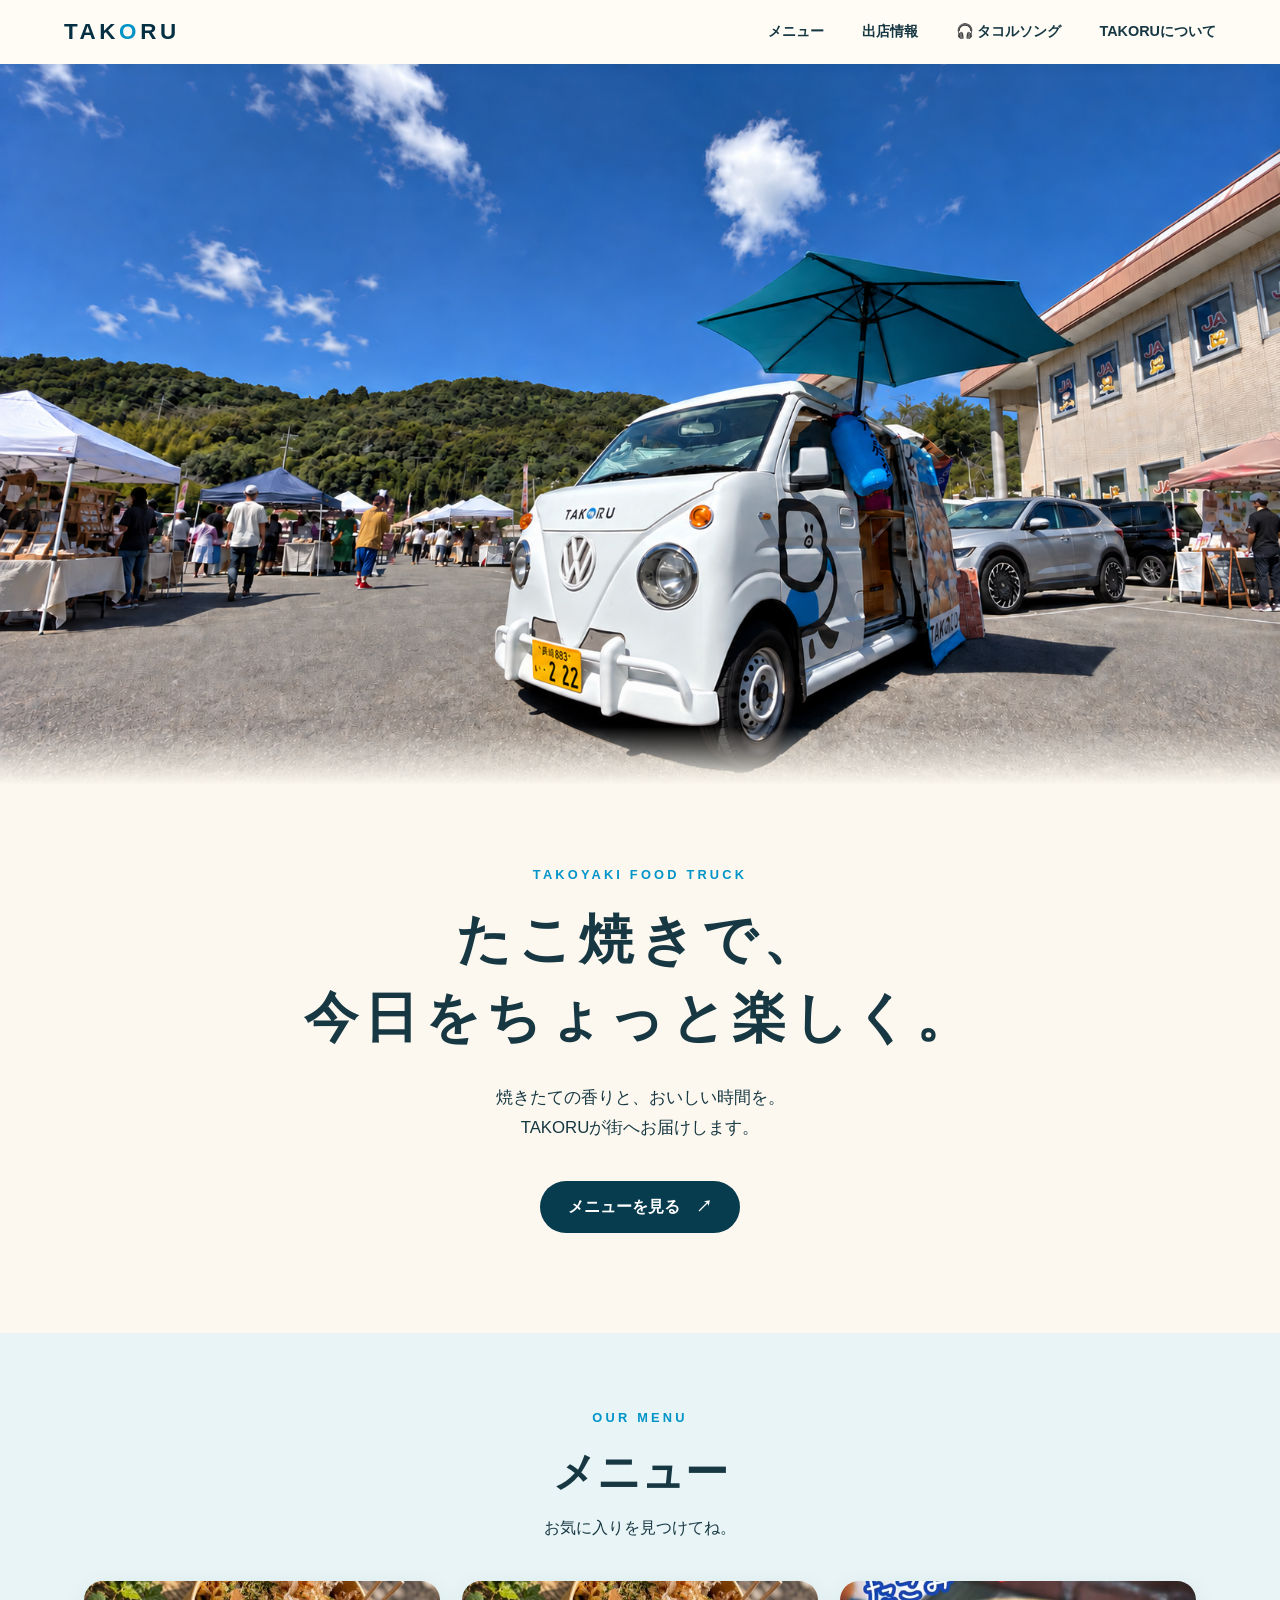
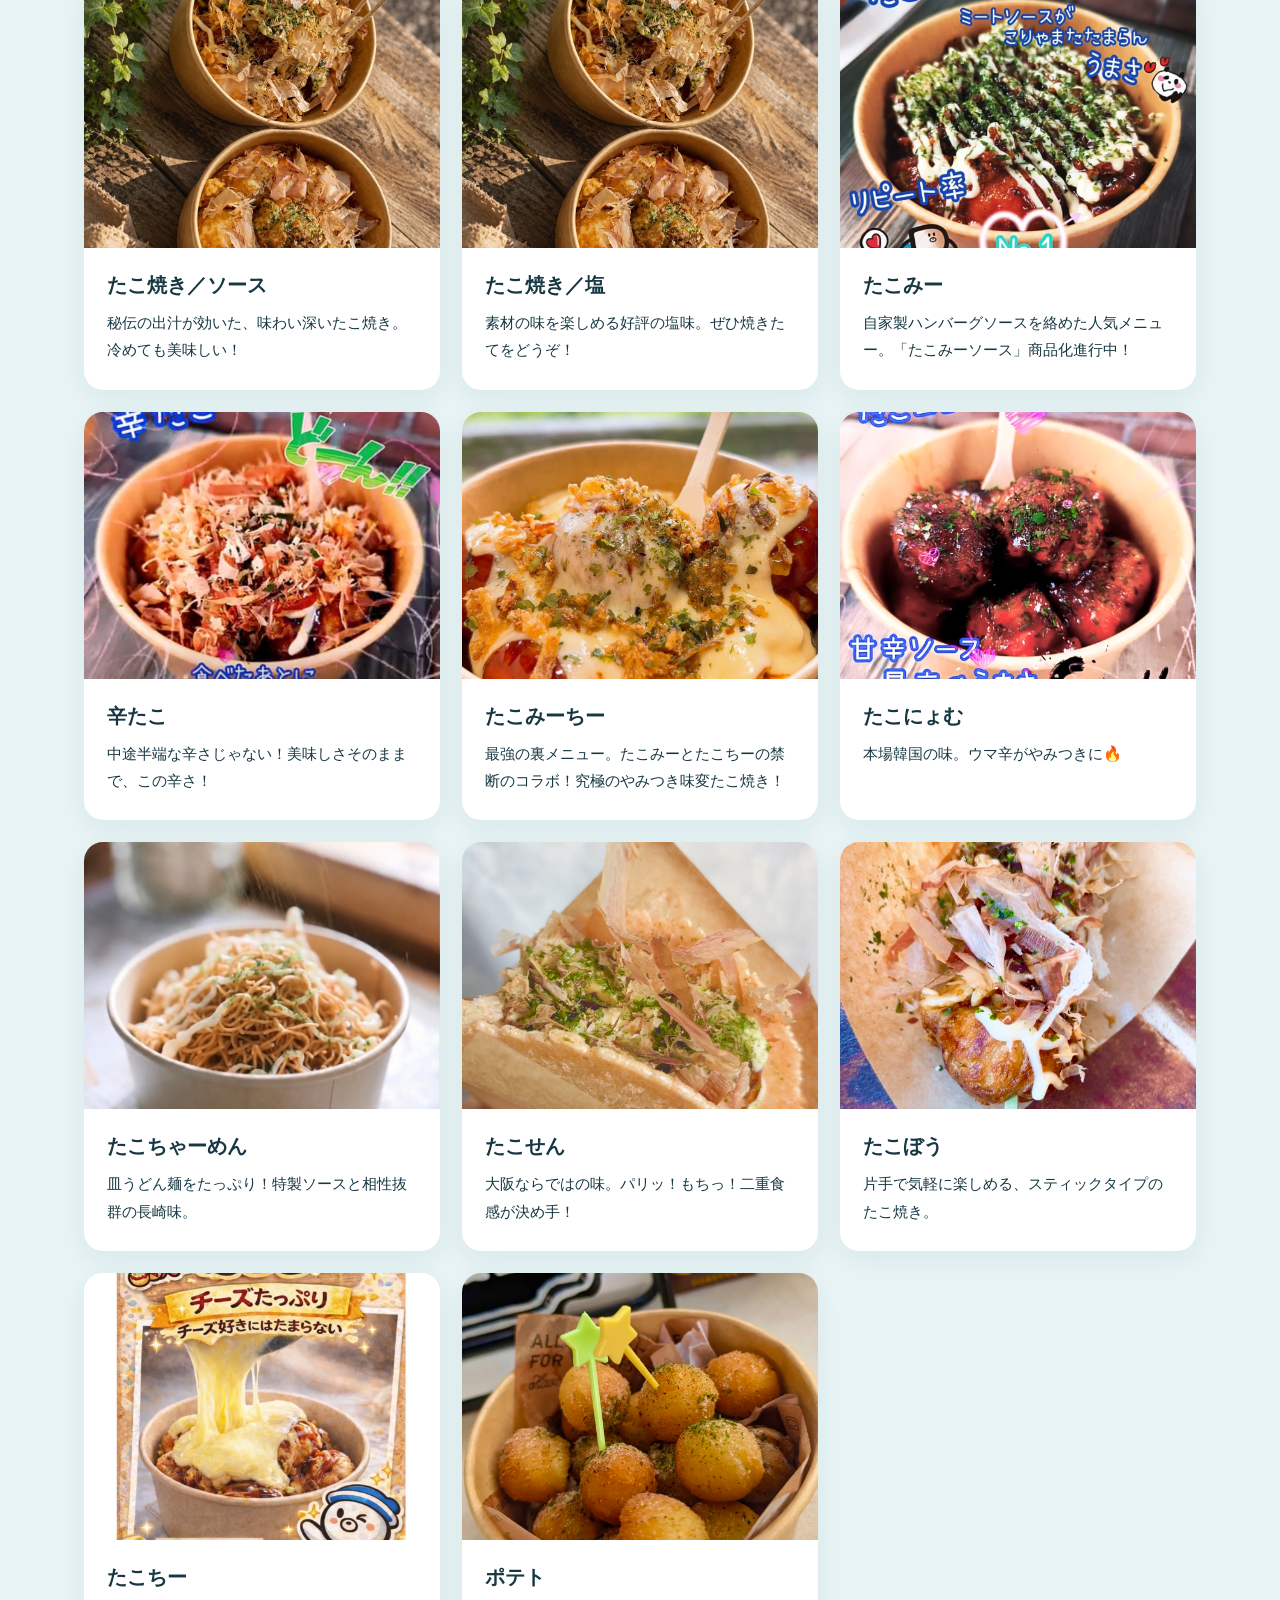
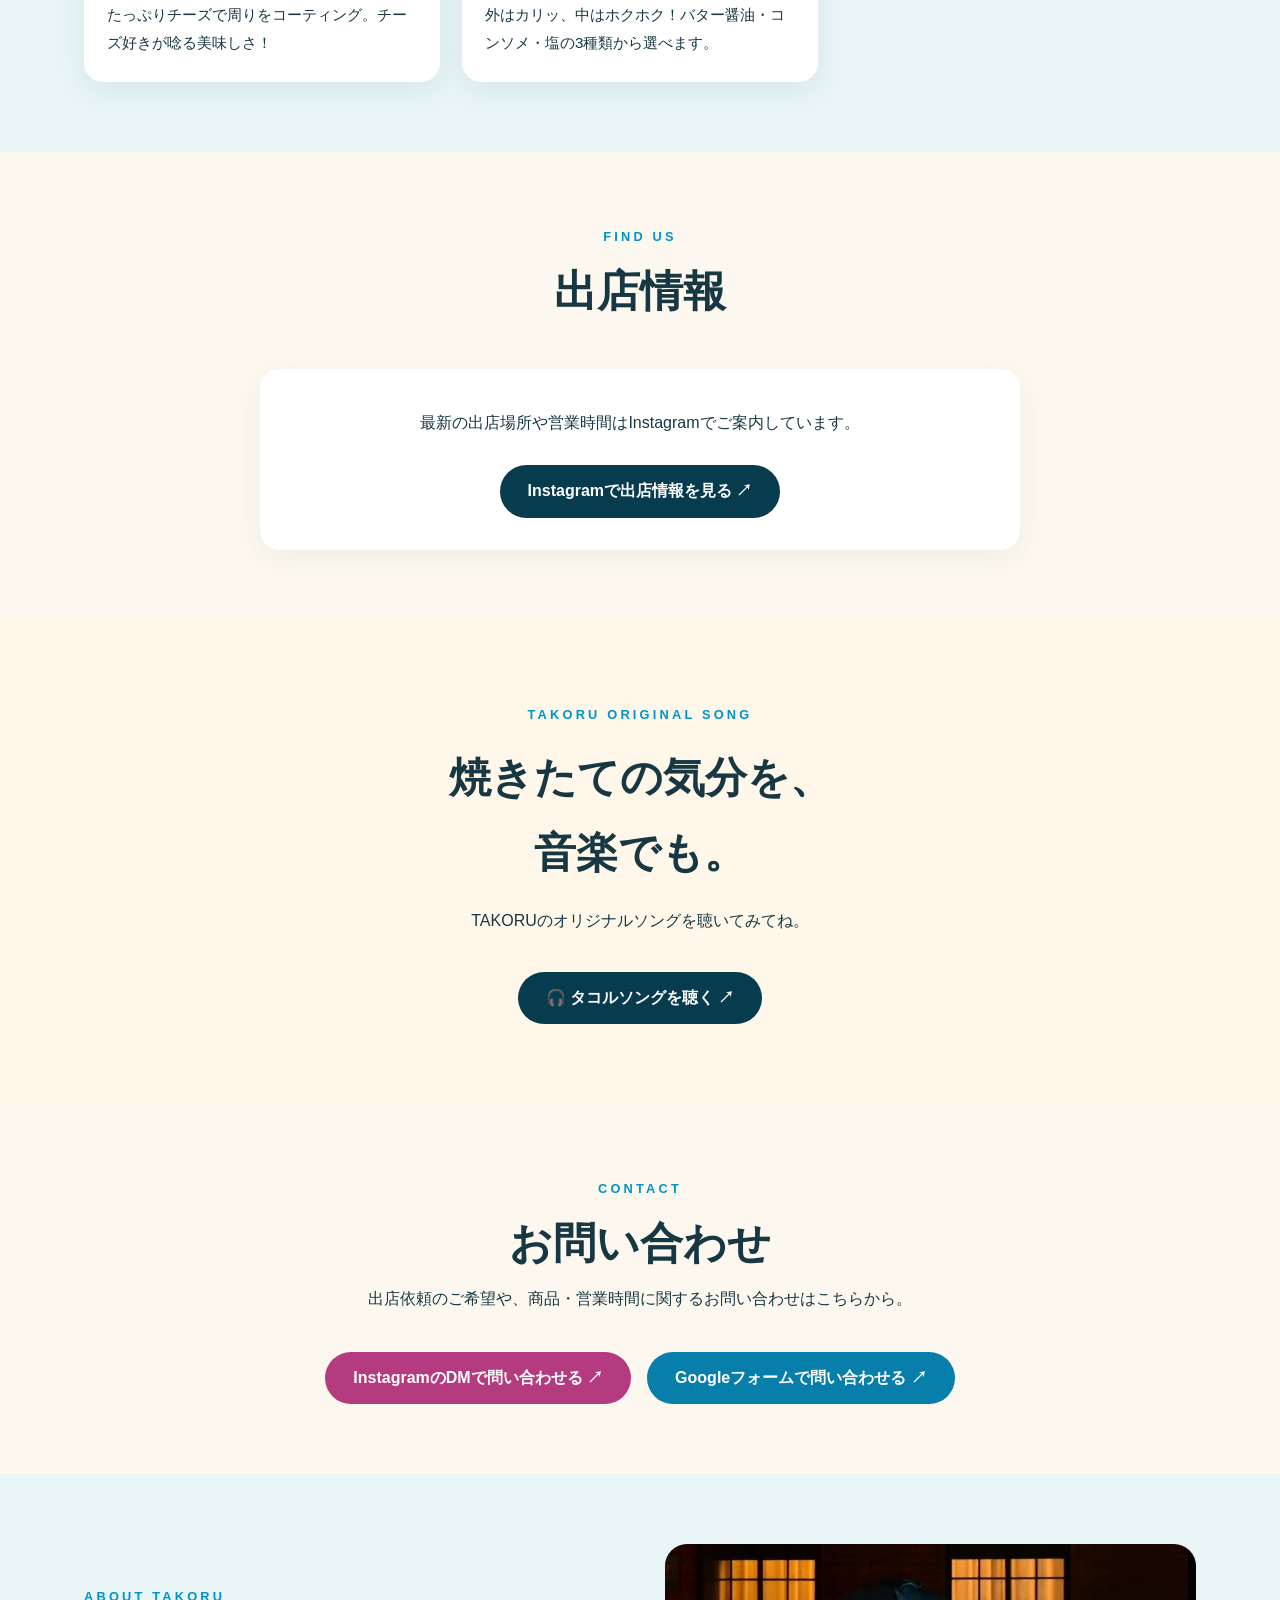
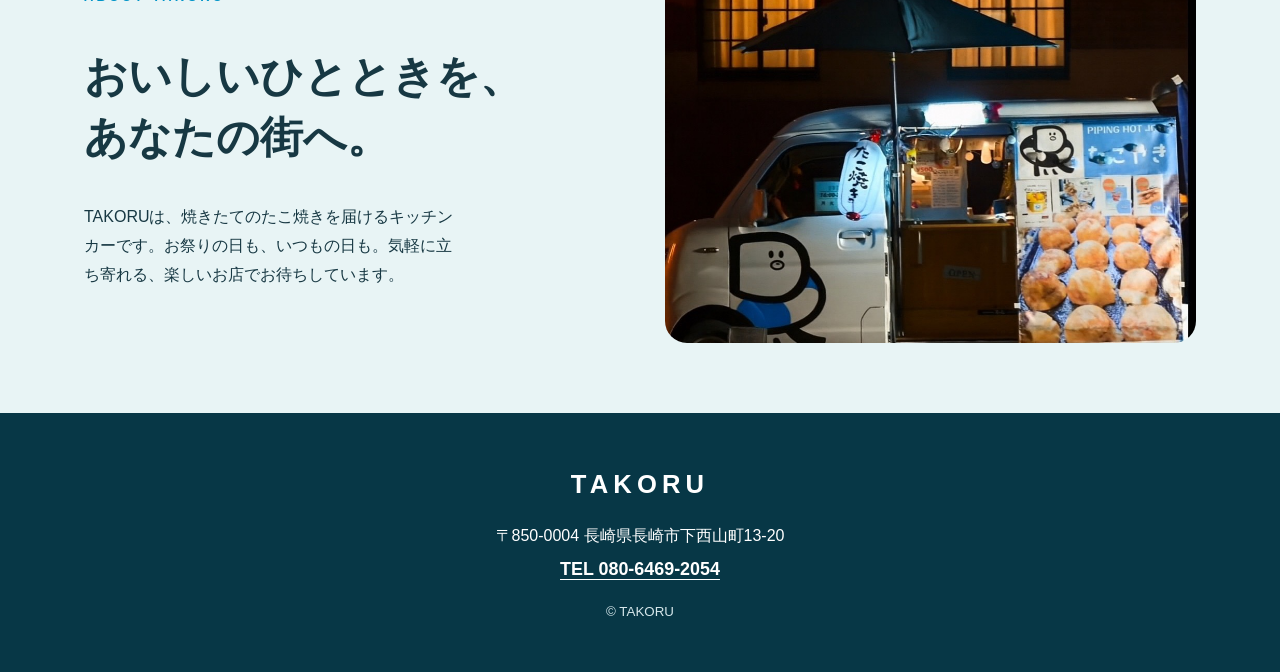
==== commit 99cac711: "Add files via upload" ====
--- a/index.html
+++ b/index.html
@@ -12,10 +12,11 @@
 <header class="header"><nav class="nav" aria-label="メインメニュー"><a class="brand" href="#top">TAK<span>O</span>RU</a><div class="links"><a href="#menu">メニュー</a><a href="#schedule">出店情報</a><a href="song.html">🎧 タコルソング</a><a href="#about">TAKORUについて</a></div></nav></header>
 <main id="top">
 <div class="hero"><img src="images/takoru-hero.png" alt="青空の下で営業するTAKORUのキッチンカー" fetchpriority="high"></div>
-<section class="intro"><span class="eyebrow">TAKOYAKI FOOD TRUCK</span><h1>たこ焼きで、<br>今日をちょっと楽しく。</h1><p>焼きたての香りと、おいしい時間を。<br>TAKORUが街へお届けします。</p><a class="btn" href="#menu">メニューを見る　↗</a></section>
+<section class="intro"><span class="eyebrow">TAKOYAKI FOOD TRUCK</span><h1><span class="intro-line">たこ焼きで、</span><span class="intro-line">今日をちょっと楽しく。</span></h1><p>焼きたての香りと、おいしい時間を。<br>TAKORUが街へお届けします。</p><a class="btn" href="#menu">メニューを見る　↗</a></section>
 <div class="menu-wrap" id="menu"><section class="section"><div class="heading"><span class="eyebrow">OUR MENU</span><h2>メニュー</h2><p>お気に入りを見つけてね。</p></div><div class="cards"><article class="card"><img src="images/takoyaki.jpeg" alt="TAKORUのたこ焼きソース" loading="lazy"><div class="card-body"><h3>たこ焼き／ソース</h3><p>秘伝の出汁が効いた、味わい深いたこ焼き。冷めても美味しい！</p></div></article><article class="card"><img src="images/takoyaki.jpeg" alt="TAKORUのたこ焼き塩" loading="lazy"><div class="card-body"><h3>たこ焼き／塩</h3><p>素材の味を楽しめる好評の塩味。ぜひ焼きたてをどうぞ！</p></div></article><article class="card"><img src="images/takomi-new.jpeg" alt="TAKORUのたこみー" loading="lazy"><div class="card-body"><h3>たこみー</h3><p>自家製ハンバーグソースを絡めた人気メニュー。「たこみーソース」商品化進行中！</p></div></article><article class="card"><img src="images/karatako.jpeg" alt="TAKORUの辛たこ" loading="lazy"><div class="card-body"><h3>辛たこ</h3><p>中途半端な辛さじゃない！美味しさそのままで、この辛さ！</p></div></article><article class="card"><img src="images/takomi-cheese.jpeg" alt="TAKORUのたこみーちー" loading="lazy"><div class="card-body"><h3>たこみーちー</h3><p>最強の裏メニュー。たこみーとたこちーの禁断のコラボ！究極のやみつき味変たこ焼き！</p></div></article><article class="card"><img src="images/takonyomu.jpeg" alt="TAKORUのたこにょむ" loading="lazy"><div class="card-body"><h3>たこにょむ</h3><p>本場韓国の味。ウマ辛がやみつきに🔥</p></div></article><article class="card"><img src="images/takocha-men.jpeg" alt="TAKORUのたこちゃーめん" loading="lazy"><div class="card-body"><h3>たこちゃーめん</h3><p>皿うどん麺をたっぷり！特製ソースと相性抜群の長崎味。</p></div></article><article class="card"><img src="images/takosen-new.jpeg" alt="TAKORUのたこせん" loading="lazy"><div class="card-body"><h3>たこせん</h3><p>大阪ならではの味。パリッ！もちっ！二重食感が決め手！</p></div></article><article class="card"><img src="images/takobou.jpeg" alt="TAKORUのたこぼう" loading="lazy"><div class="card-body"><h3>たこぼう</h3><p>片手で気軽に楽しめる、スティックタイプのたこ焼き。</p></div></article><article class="card"><img src="images/takochi.jpeg" alt="TAKORUのたこちー" loading="lazy"><div class="card-body"><h3>たこちー</h3><p>たっぷりチーズで周りをコーティング。チーズ好きが唸る美味しさ！</p></div></article><article class="card"><img src="images/potato.jpeg" alt="TAKORUのポテト" loading="lazy"><div class="card-body"><h3>ポテト</h3><p>外はカリッ、中はホクホク！バター醤油・コンソメ・塩の3種類から選べます。</p></div></article></div></section></div>
 <section class="section" id="schedule"><div class="heading"><span class="eyebrow">FIND US</span><h2>出店情報</h2></div><div class="notice"><p>最新の出店場所や営業時間はInstagramでご案内しています。</p><a class="btn" href="https://www.instagram.com/takoru0808/" target="_blank" rel="noopener noreferrer">Instagramで出店情報を見る ↗</a></div></section>
-<section class="song-teaser"><span class="eyebrow">TAKORU ORIGINAL SONG</span><h2>焼きたての気分を、音楽でも。</h2><p>TAKORUのオリジナルソングを聴いてみてね。</p><a class="btn" href="song.html">🎧 タコルソングを聴く ↗</a></section>
+<section class="song-teaser"><span class="eyebrow">TAKORU ORIGINAL SONG</span><h2><span class="song-title-line">焼きたての気分を、</span><span class="song-title-line">音楽でも。</span></h2><p>TAKORUのオリジナルソングを聴いてみてね。</p><a class="btn" href="song.html">🎧 タコルソングを聴く ↗</a></section>
+<section class="section" id="contact"><div class="heading"><span class="eyebrow">CONTACT</span><h2>お問い合わせ</h2><p>出店依頼のご希望や、商品・営業時間に関するお問い合わせはこちらから。</p></div><div class="contact-actions"><a class="btn contact-instagram" href="https://www.instagram.com/takoru0808/" target="_blank" rel="noopener noreferrer">InstagramのDMで問い合わせる ↗</a><a class="btn contact-form" href="https://docs.google.com/forms/d/e/1FAIpQLSeX6Ba2i0t8vp-wWm5FXYRX5v80U7Swv0B_5Vem_oXnsid8sQ/viewform" target="_blank" rel="noopener noreferrer">Googleフォームで問い合わせる ↗</a></div></section>
 <div class="menu-wrap"><section class="section about" id="about"><div><span class="eyebrow">ABOUT TAKORU</span><h2>おいしいひとときを、<br>あなたの街へ。</h2><p>TAKORUは、焼きたてのたこ焼きを届けるキッチンカーです。お祭りの日も、いつもの日も。気軽に立ち寄れる、楽しいお店でお待ちしています。</p></div><img src="images/takoru-shimonishiyama.jpeg" alt="TAKORUのキッチンカー" loading="lazy"></section></div>
 </main><footer class="footer"><strong>TAKORU</strong><div class="footer-info"><span>〒850-0004 長崎県長崎市下西山町13-20</span><a href="tel:08064692054">TEL 080-6469-2054</a></div><small>© TAKORU</small></footer>
 </body></html>
--- a/style.css
+++ b/style.css
@@ -1,7 +1,7 @@
-:root{--ink:#173843;--blue:#0094c8;--cream:#fcf8ef;--gold:#edbd5a}*{box-sizing:border-box}html{scroll-behavior:smooth}body{margin:0;color:var(--ink);background:var(--cream);font-family:'Hiragino Kaku Gothic ProN','Yu Gothic',Meiryo,sans-serif;line-height:1.8}a{color:inherit;text-decoration:none}img{display:block;max-width:100%}.header{position:sticky;top:0;z-index:10;background:rgba(255,252,246,.96);backdrop-filter:blur(12px);box-shadow:0 1px 12px #16374314}.nav{max-width:1200px;margin:auto;padding:12px 24px;display:flex;align-items:center;justify-content:space-between;gap:18px}.brand{font-weight:900;font-size:1.4rem;letter-spacing:.16em;color:#052f42}.brand span{color:var(--blue)}.links{display:flex;gap:clamp(12px,3vw,38px);align-items:center;font-weight:700;font-size:.9rem}.links a:hover{color:var(--blue)}.hero{position:relative;background:#d9eef4}.hero img{width:100%;height:auto;max-height:780px;object-fit:cover}.hero::after{content:"";position:absolute;inset:auto 0 0;height:8%;background:linear-gradient(transparent,var(--cream));pointer-events:none}.intro{max-width:1050px;margin:0 auto;padding:75px 24px 100px;text-align:center}.eyebrow{color:var(--blue);font-weight:900;letter-spacing:.25em;font-size:.8rem}.intro h1{font-size:clamp(2rem,5vw,3.4rem);letter-spacing:.12em;line-height:1.45;margin:12px 0 25px}.intro p{font-size:1.05rem}.btn{display:inline-flex;align-items:center;justify-content:center;background:#073b4e;color:#fff;border-radius:50px;padding:12px 28px;font-weight:700;margin-top:20px;transition:transform .2s,background .2s}.btn:hover{transform:translateY(-3px);background:#087eaa}.section{max-width:1160px;margin:auto;padding:70px 24px}.heading{text-align:center;margin-bottom:38px}.heading h2{font-size:clamp(1.9rem,4vw,2.7rem);margin:2px 0}.heading p{margin:0}.menu-wrap{background:#e8f4f5}.cards{display:grid;grid-template-columns:repeat(3,minmax(0,1fr));gap:22px}.card{background:white;border-radius:19px;overflow:hidden;box-shadow:0 8px 28px #18435112}.card img{width:100%;aspect-ratio:4/3;object-fit:cover}.card-body{padding:20px 23px 26px}.card h3{font-size:1.22rem;margin:0 0 6px}.card p{margin:0;font-size:.95rem}.notice{max-width:760px;margin:0 auto;background:#fff;border-radius:20px;padding:32px;text-align:center;box-shadow:0 8px 26px #1843510e}.notice p{margin:8px 0}.about{display:grid;grid-template-columns:1fr 1fr;gap:50px;align-items:center}.about img{width:100%;aspect-ratio:4/3;object-fit:cover;border-radius:22px}.about h2{font-size:clamp(1.9rem,4vw,2.7rem);line-height:1.4}.about p{max-width:43ch}.footer{background:#073746;color:#fff;text-align:center;padding:48px 20px}.footer strong{display:block;font-size:1.6rem;letter-spacing:.2em}.footer small{display:block;margin-top:15px;color:#d6e7eb}@media(max-width:700px){.nav{flex-direction:column;padding:9px 12px;gap:4px}.brand{font-size:1.15rem}.links{width:100%;justify-content:center;gap:16px;font-size:.77rem;white-space:nowrap}.intro{padding:52px 22px 70px}.section{padding:55px 18px}.cards{grid-template-columns:1fr}.about{grid-template-columns:1fr;gap:18px}.about img{order:-1}.notice{padding:25px 17px}.hero img{min-height:260px;object-fit:cover;object-position:center}}
+:root{--ink:#173843;--blue:#0094c8;--cream:#fcf8ef;--gold:#edbd5a}*{box-sizing:border-box}html{scroll-behavior:smooth}body{margin:0;color:var(--ink);background:var(--cream);font-family:'Hiragino Kaku Gothic ProN','Yu Gothic',Meiryo,sans-serif;line-height:1.8}a{color:inherit;text-decoration:none}img{display:block;max-width:100%}.header{position:sticky;top:0;z-index:10;background:rgba(255,252,246,.96);backdrop-filter:blur(12px);box-shadow:0 1px 12px #16374314}.nav{max-width:1200px;margin:auto;padding:12px 24px;display:flex;align-items:center;justify-content:space-between;gap:18px}.brand{font-weight:900;font-size:1.4rem;letter-spacing:.16em;color:#052f42}.brand span{color:var(--blue)}.links{display:flex;gap:clamp(12px,3vw,38px);align-items:center;font-weight:700;font-size:.9rem}.links a:hover{color:var(--blue)}.hero{position:relative;background:#d9eef4}.hero img{width:100%;height:auto;max-height:780px;object-fit:cover}.hero::after{content:"";position:absolute;inset:auto 0 0;height:8%;background:linear-gradient(transparent,var(--cream));pointer-events:none}.intro{max-width:1050px;margin:0 auto;padding:75px 24px 100px;text-align:center}.eyebrow{color:var(--blue);font-weight:900;letter-spacing:.25em;font-size:.8rem}.intro h1{font-size:clamp(2rem,5vw,3.4rem);letter-spacing:.12em;line-height:1.45;margin:12px 0 25px}.intro-line{display:block;white-space:nowrap}.intro p{font-size:1.05rem}.btn{display:inline-flex;align-items:center;justify-content:center;background:#073b4e;color:#fff;border-radius:50px;padding:12px 28px;font-weight:700;margin-top:20px;transition:transform .2s,background .2s}.btn:hover{transform:translateY(-3px);background:#087eaa}.section{max-width:1160px;margin:auto;padding:70px 24px}.heading{text-align:center;margin-bottom:38px}.heading h2{font-size:clamp(1.9rem,4vw,2.7rem);margin:2px 0}.heading p{margin:0}.menu-wrap{background:#e8f4f5}.cards{display:grid;grid-template-columns:repeat(3,minmax(0,1fr));gap:22px}.card{background:white;border-radius:19px;overflow:hidden;box-shadow:0 8px 28px #18435112}.card img{width:100%;aspect-ratio:4/3;object-fit:cover}.card-body{padding:20px 23px 26px}.card h3{font-size:1.22rem;margin:0 0 6px}.card p{margin:0;font-size:.95rem}.notice{max-width:760px;margin:0 auto;background:#fff;border-radius:20px;padding:32px;text-align:center;box-shadow:0 8px 26px #1843510e}.notice p{margin:8px 0}.contact-actions{display:flex;justify-content:center;align-items:center;gap:16px;flex-wrap:wrap}.contact-actions .btn{margin-top:0}.contact-instagram{background:#b53b80}.contact-instagram:hover{background:#922d67}.contact-form{background:#087eaa}.about{display:grid;grid-template-columns:1fr 1fr;gap:50px;align-items:center}.about img{width:100%;aspect-ratio:4/3;object-fit:cover;border-radius:22px}.about h2{font-size:clamp(1.9rem,4vw,2.7rem);line-height:1.4}.about p{max-width:43ch}.footer{background:#073746;color:#fff;text-align:center;padding:48px 20px}.footer strong{display:block;font-size:1.6rem;letter-spacing:.2em}.footer small{display:block;margin-top:15px;color:#d6e7eb}@media(max-width:700px){.nav{flex-direction:column;padding:9px 12px;gap:4px}.brand{font-size:1.15rem}.links{width:100%;justify-content:center;gap:16px;font-size:.77rem;white-space:nowrap}.intro{padding:52px 22px 70px}.intro h1{font-size:clamp(1.65rem,7.5vw,2rem);letter-spacing:.04em}.section{padding:55px 18px}.cards{grid-template-columns:1fr}.contact-actions{flex-direction:column}.contact-actions .btn{width:100%;max-width:350px;padding-left:16px;padding-right:16px}.about{grid-template-columns:1fr;gap:18px}.about img{order:-1}.notice{padding:25px 17px}.hero img{min-height:260px;object-fit:cover;object-position:center}}
 
 .card-placeholder{width:100%;aspect-ratio:4/3;display:grid;place-items:center;background:linear-gradient(135deg,#d7f0f0,#f6e5be);color:#08799b}.card-placeholder span{font-weight:900;letter-spacing:.3em;font-size:clamp(1.5rem,3vw,2.5rem)}
-.song-teaser{text-align:center;padding:80px 20px;background:#fff7e9}.song-teaser h2{font-size:clamp(1.7rem,4vw,2.6rem);margin:12px 0}.song-main{background:linear-gradient(160deg,#d8eff1,#fdf8ed 65%);text-align:center;padding:70px 20px 95px}.song-hero,.song-lyrics{max-width:760px;margin:auto}.song-icon{display:grid;place-items:center;margin:25px auto 10px;width:118px;height:118px;border-radius:50%;background:#073b4e;color:#fff;font-size:4rem;box-shadow:0 15px 40px #073b4e33}.song-hero h1{font-size:clamp(2.4rem,7vw,4rem);margin:0;letter-spacing:.1em}.song-player{background:white;padding:26px;border-radius:24px;box-shadow:0 15px 40px #18435118;margin:40px auto 65px}.song-player p{margin:0 0 16px;font-weight:700}.song-player audio{width:100%;display:block}.song-lyrics{padding:46px 22px;background:#fff;border-radius:24px}.song-lyrics h2{font-size:2rem;margin:0 0 18px}.song-lyrics p{line-height:2.2}.song-return{margin-top:25px}.song-return p a{text-decoration:underline;text-underline-offset:4px}@media(max-width:700px){.links{flex-wrap:wrap;white-space:normal;gap:5px 12px}.song-main{padding:48px 15px 70px}.song-player{padding:20px 15px}}
+.song-teaser{text-align:center;padding:80px 20px;background:#fff7e9}.song-teaser h2{font-size:clamp(1.7rem,4vw,2.6rem);margin:12px 0}.song-title-line{display:block;white-space:nowrap}.song-main{background:linear-gradient(160deg,#d8eff1,#fdf8ed 65%);text-align:center;padding:70px 20px 95px}.song-hero,.song-lyrics{max-width:760px;margin:auto}.song-icon{display:grid;place-items:center;margin:25px auto 10px;width:118px;height:118px;border-radius:50%;background:#073b4e;color:#fff;font-size:4rem;box-shadow:0 15px 40px #073b4e33}.song-hero h1{font-size:clamp(2.4rem,7vw,4rem);margin:0;letter-spacing:.1em}.song-player{background:white;padding:26px;border-radius:24px;box-shadow:0 15px 40px #18435118;margin:40px auto 65px}.song-player p{margin:0 0 16px;font-weight:700}.song-player audio{width:100%;display:block}.song-lyrics{padding:46px 22px;background:#fff;border-radius:24px}.song-lyrics h2{font-size:2rem;margin:0 0 18px}.song-lyrics p{line-height:2.2}.song-return{margin-top:25px}.song-return p a{text-decoration:underline;text-underline-offset:4px}@media(max-width:700px){.links{flex-wrap:wrap;white-space:normal;gap:5px 12px}.song-teaser h2{font-size:clamp(1.55rem,7vw,1.9rem)}.song-main{padding:48px 15px 70px}.song-player{padding:20px 15px}}
 .song-play-button{display:block;margin:0 auto 20px;background:#073b4e;color:white;border:0;border-radius:50px;padding:12px 28px;font:inherit;font-weight:700;cursor:pointer}.song-play-button:hover{background:#087eaa}.song-play-button:focus-visible{outline:3px solid #edbd5a;outline-offset:3px}.lyrics-text p{margin:0 0 2.3em;line-height:2.2}.lyrics-text p:last-child{margin-bottom:0}
 .hero-menu{background:#102b33;text-align:center}.hero-menu img{width:auto;max-width:100%;max-height:min(78vh,780px);margin:auto;object-fit:contain}.hero-menu::after{display:none}@media(max-width:700px){.hero-menu img{min-height:0;max-height:none;width:100%;height:auto;object-fit:contain}}
 .footer-info{display:flex;flex-direction:column;gap:2px;margin-top:15px}.footer-info a{font-size:1.12rem;font-weight:800;text-decoration:underline;text-underline-offset:4px}
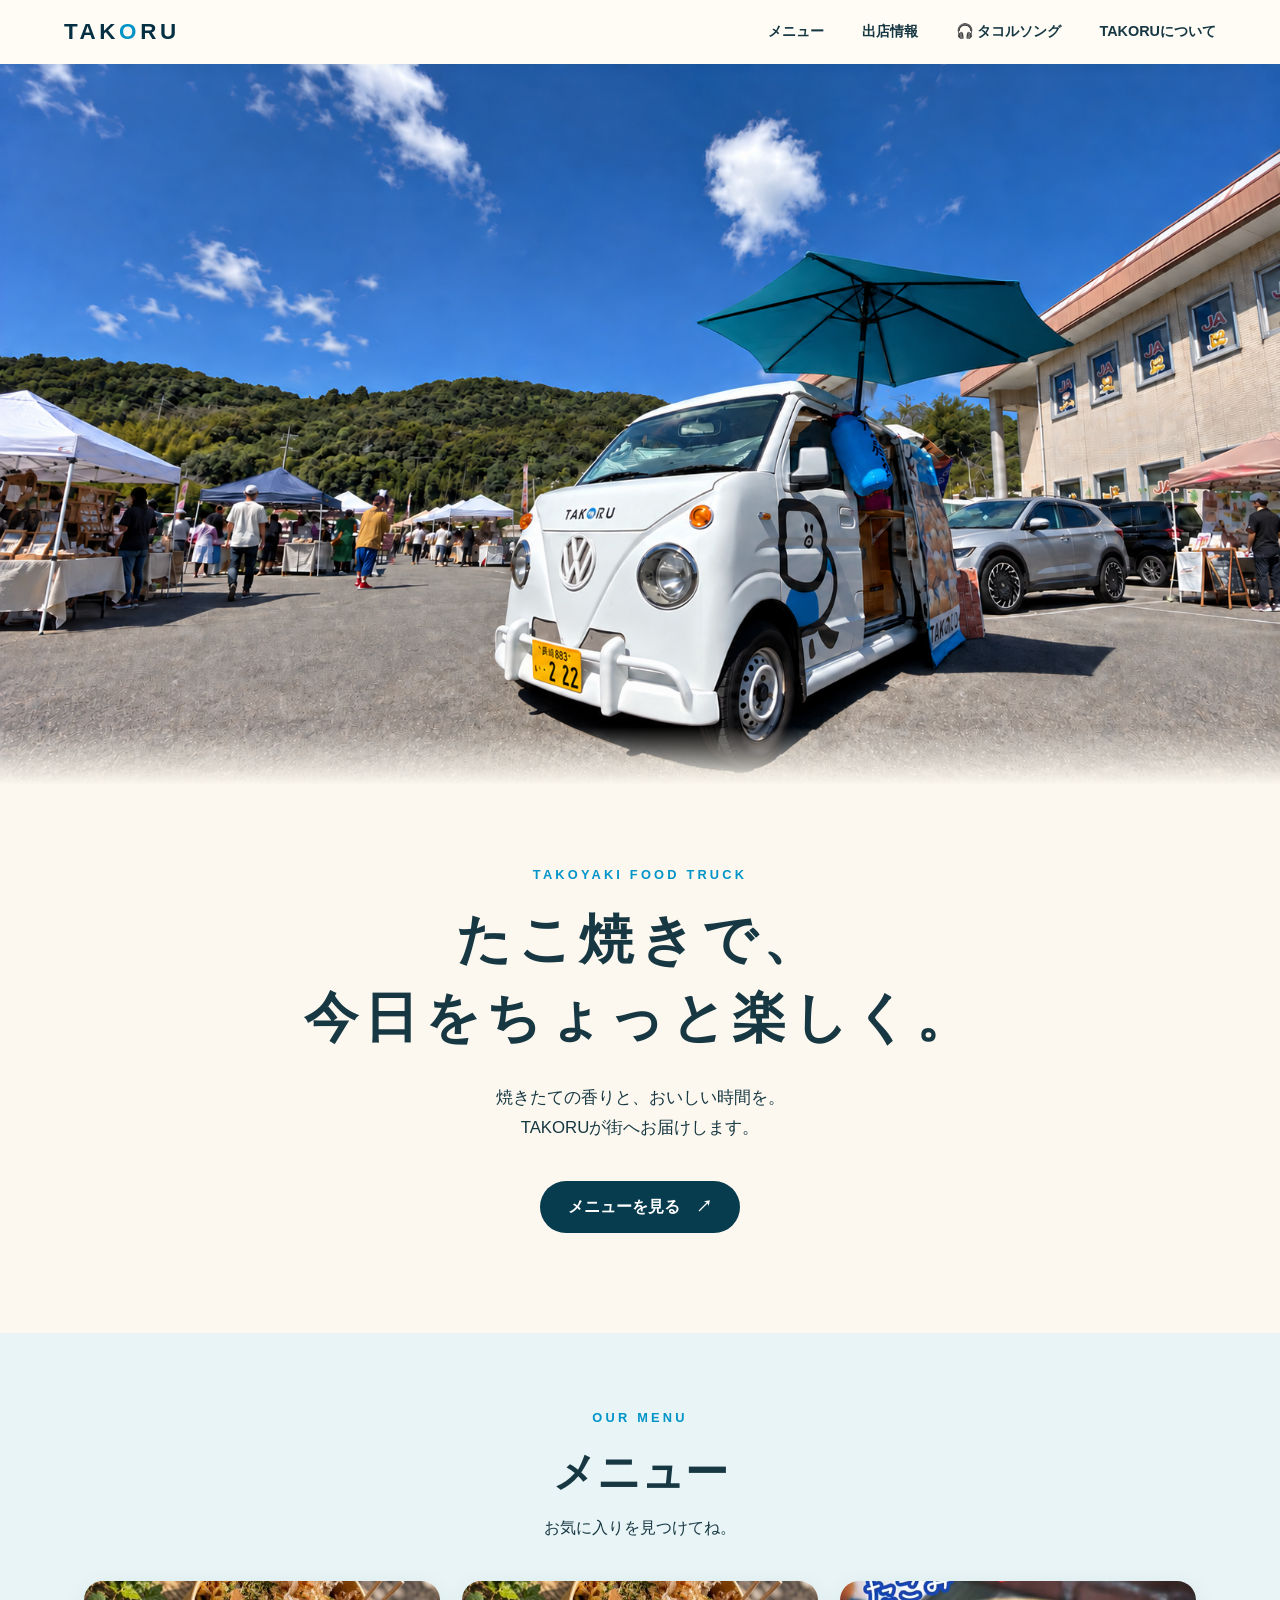
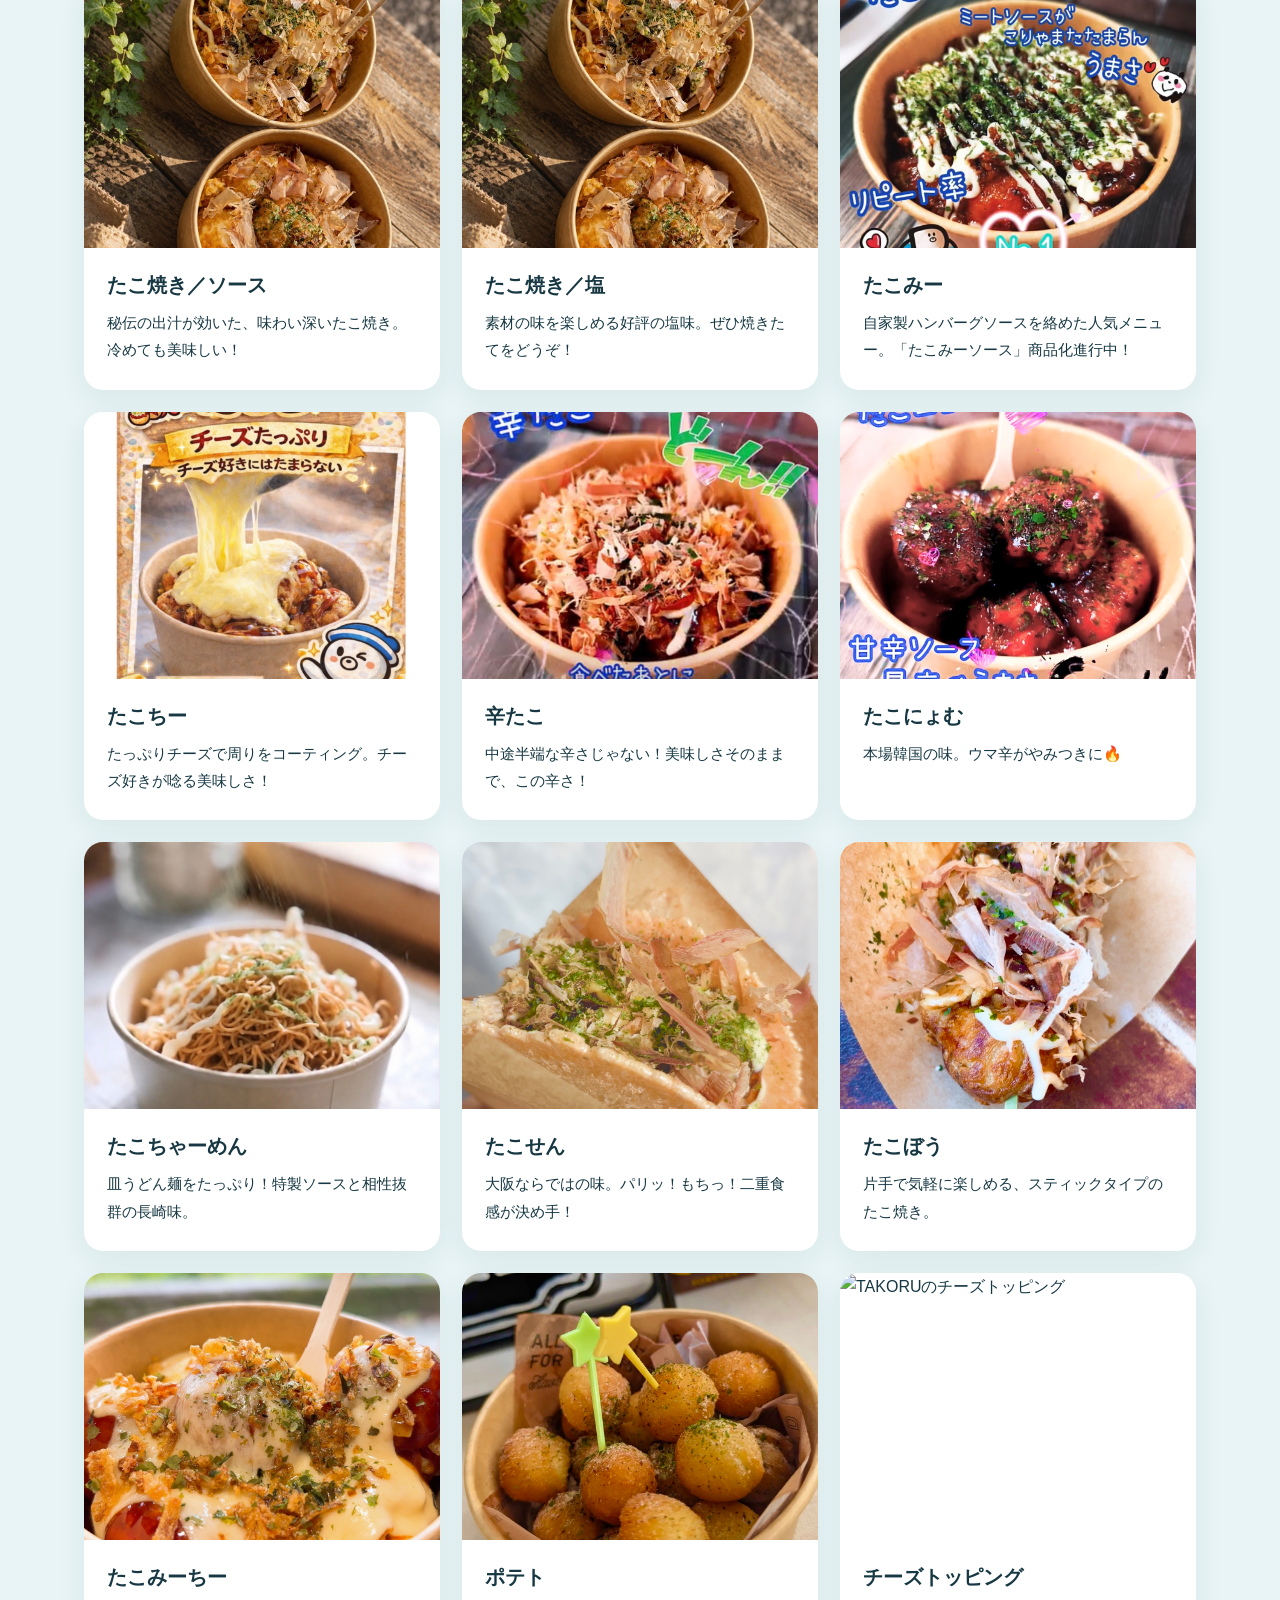
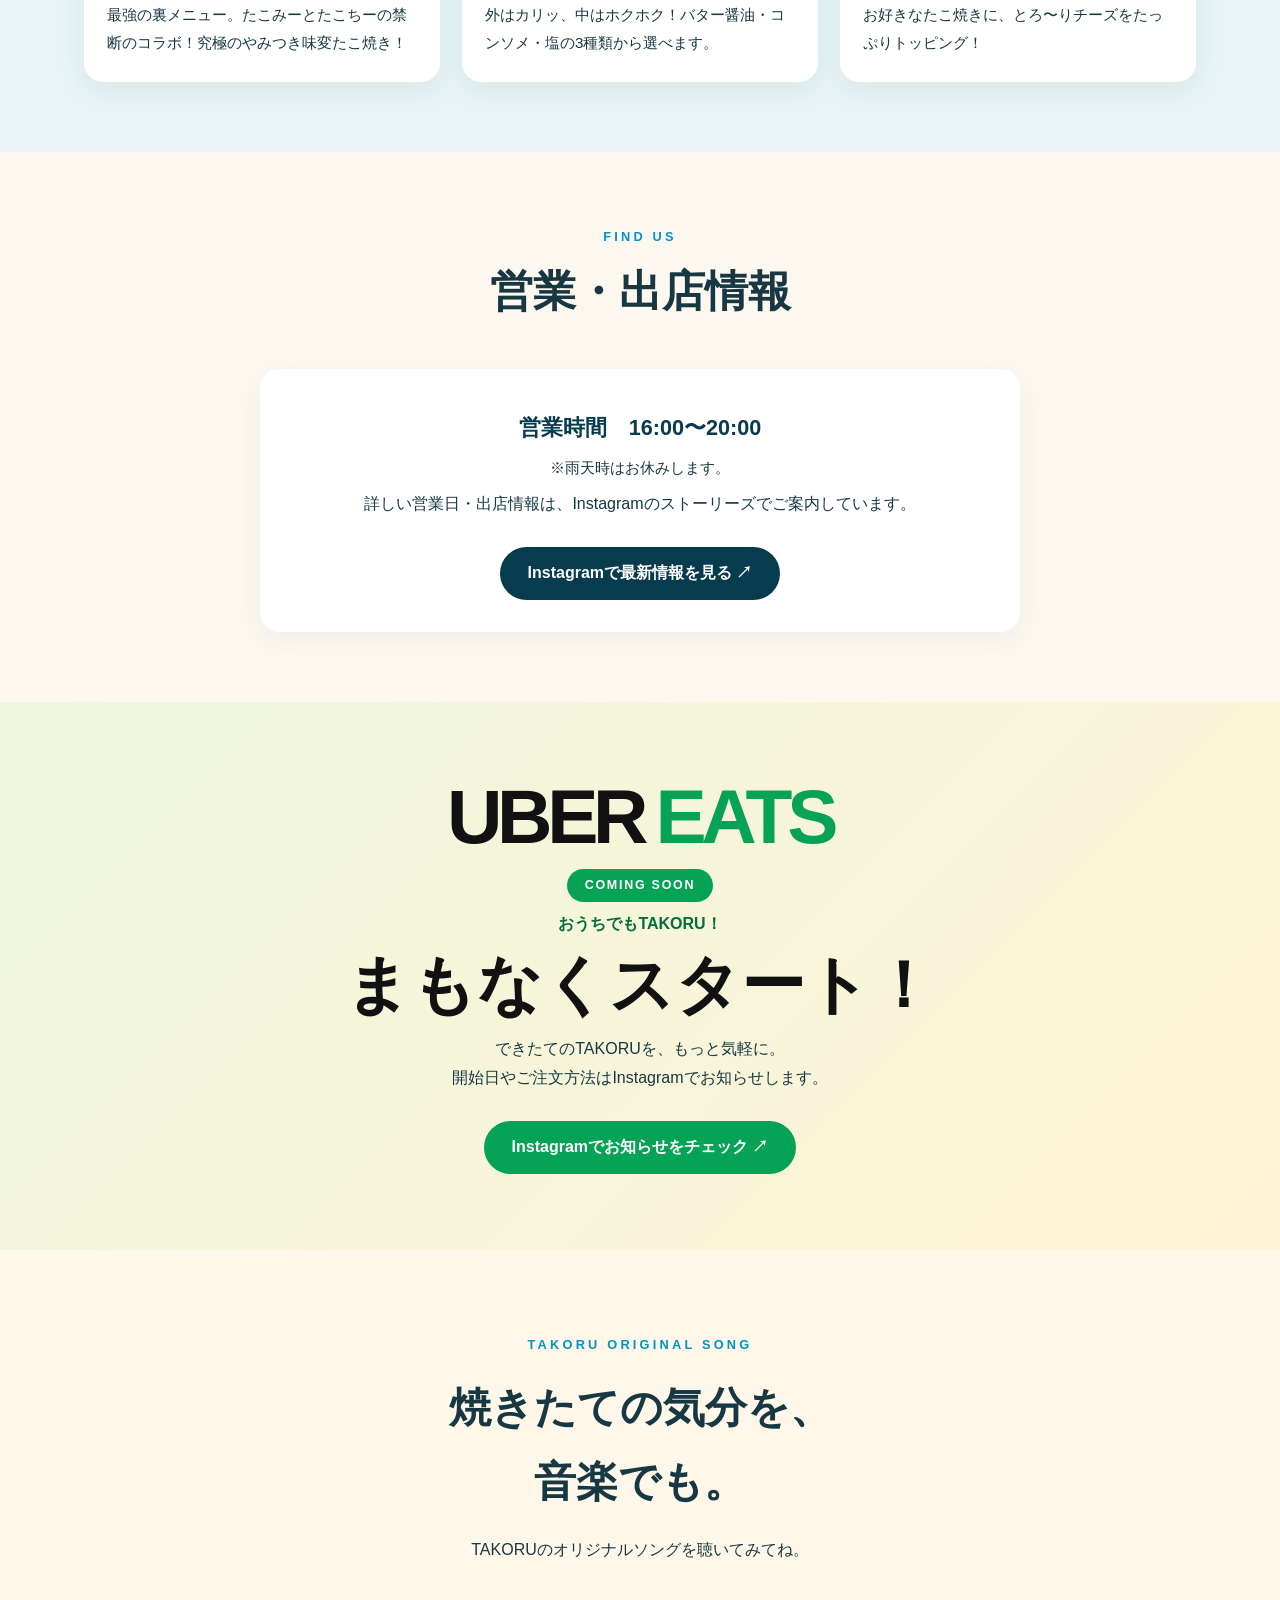
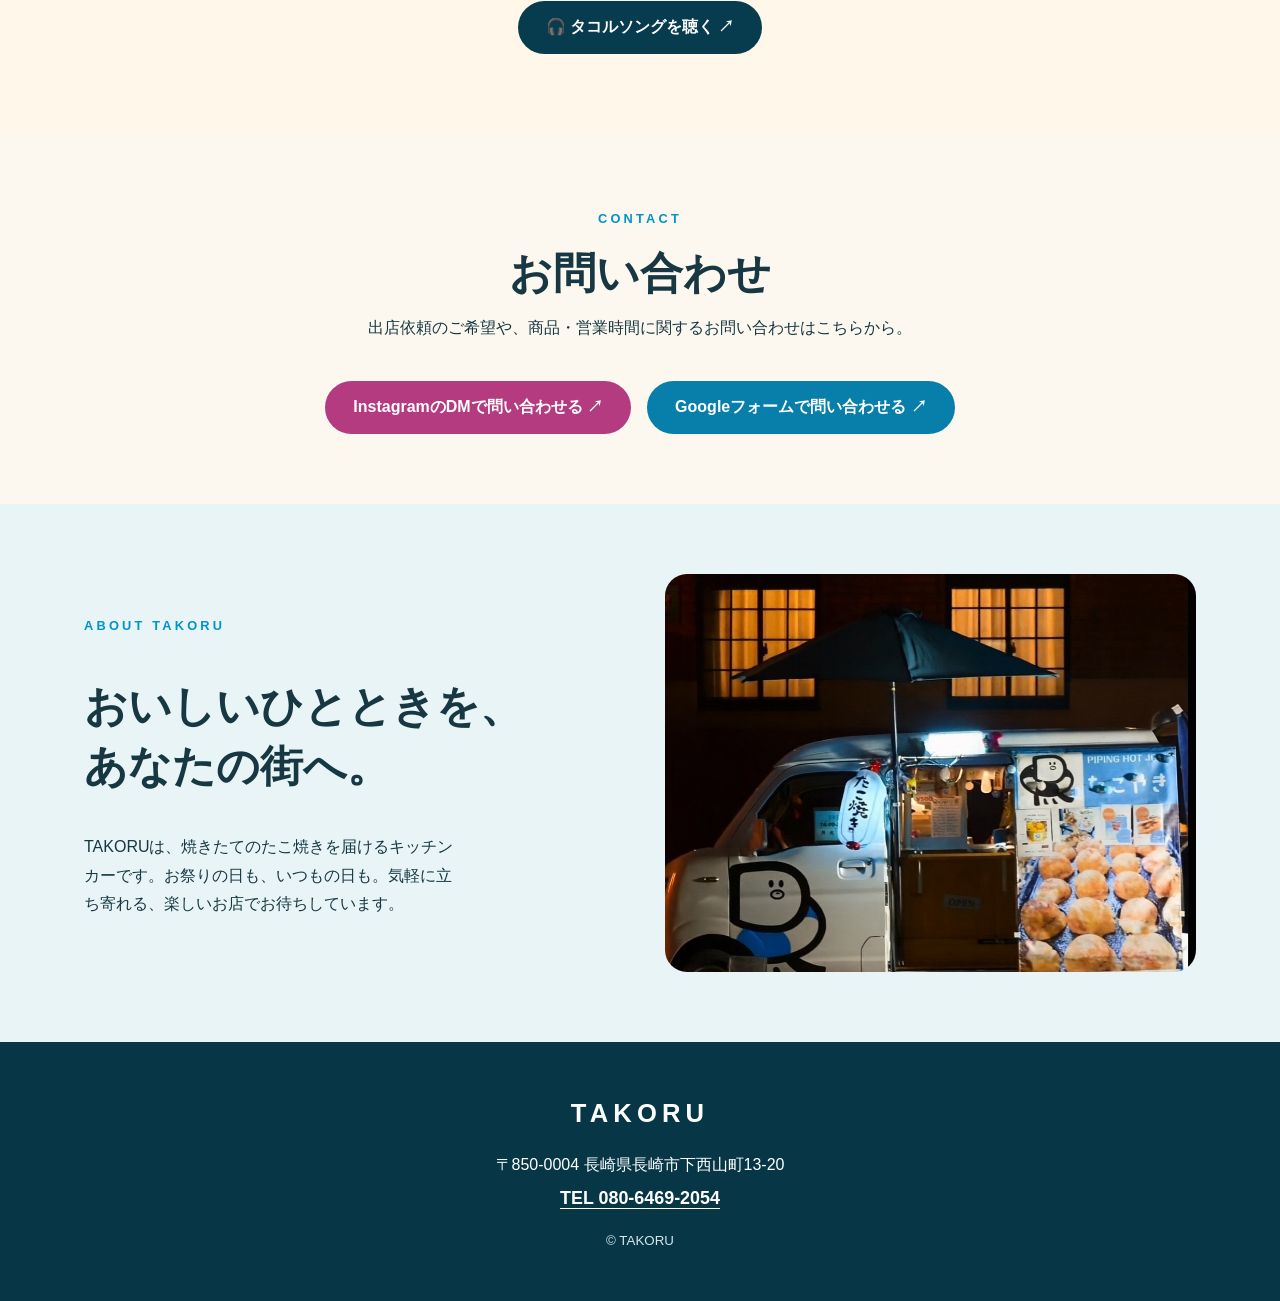
==== commit 0e94aef5: "Add files via upload" ====
--- a/index.html
+++ b/index.html
@@ -13,8 +13,9 @@
 <main id="top">
 <div class="hero"><img src="images/takoru-hero.png" alt="青空の下で営業するTAKORUのキッチンカー" fetchpriority="high"></div>
 <section class="intro"><span class="eyebrow">TAKOYAKI FOOD TRUCK</span><h1><span class="intro-line">たこ焼きで、</span><span class="intro-line">今日をちょっと楽しく。</span></h1><p>焼きたての香りと、おいしい時間を。<br>TAKORUが街へお届けします。</p><a class="btn" href="#menu">メニューを見る　↗</a></section>
-<div class="menu-wrap" id="menu"><section class="section"><div class="heading"><span class="eyebrow">OUR MENU</span><h2>メニュー</h2><p>お気に入りを見つけてね。</p></div><div class="cards"><article class="card"><img src="images/takoyaki.jpeg" alt="TAKORUのたこ焼きソース" loading="lazy"><div class="card-body"><h3>たこ焼き／ソース</h3><p>秘伝の出汁が効いた、味わい深いたこ焼き。冷めても美味しい！</p></div></article><article class="card"><img src="images/takoyaki.jpeg" alt="TAKORUのたこ焼き塩" loading="lazy"><div class="card-body"><h3>たこ焼き／塩</h3><p>素材の味を楽しめる好評の塩味。ぜひ焼きたてをどうぞ！</p></div></article><article class="card"><img src="images/takomi-new.jpeg" alt="TAKORUのたこみー" loading="lazy"><div class="card-body"><h3>たこみー</h3><p>自家製ハンバーグソースを絡めた人気メニュー。「たこみーソース」商品化進行中！</p></div></article><article class="card"><img src="images/karatako.jpeg" alt="TAKORUの辛たこ" loading="lazy"><div class="card-body"><h3>辛たこ</h3><p>中途半端な辛さじゃない！美味しさそのままで、この辛さ！</p></div></article><article class="card"><img src="images/takomi-cheese.jpeg" alt="TAKORUのたこみーちー" loading="lazy"><div class="card-body"><h3>たこみーちー</h3><p>最強の裏メニュー。たこみーとたこちーの禁断のコラボ！究極のやみつき味変たこ焼き！</p></div></article><article class="card"><img src="images/takonyomu.jpeg" alt="TAKORUのたこにょむ" loading="lazy"><div class="card-body"><h3>たこにょむ</h3><p>本場韓国の味。ウマ辛がやみつきに🔥</p></div></article><article class="card"><img src="images/takocha-men.jpeg" alt="TAKORUのたこちゃーめん" loading="lazy"><div class="card-body"><h3>たこちゃーめん</h3><p>皿うどん麺をたっぷり！特製ソースと相性抜群の長崎味。</p></div></article><article class="card"><img src="images/takosen-new.jpeg" alt="TAKORUのたこせん" loading="lazy"><div class="card-body"><h3>たこせん</h3><p>大阪ならではの味。パリッ！もちっ！二重食感が決め手！</p></div></article><article class="card"><img src="images/takobou.jpeg" alt="TAKORUのたこぼう" loading="lazy"><div class="card-body"><h3>たこぼう</h3><p>片手で気軽に楽しめる、スティックタイプのたこ焼き。</p></div></article><article class="card"><img src="images/takochi.jpeg" alt="TAKORUのたこちー" loading="lazy"><div class="card-body"><h3>たこちー</h3><p>たっぷりチーズで周りをコーティング。チーズ好きが唸る美味しさ！</p></div></article><article class="card"><img src="images/potato.jpeg" alt="TAKORUのポテト" loading="lazy"><div class="card-body"><h3>ポテト</h3><p>外はカリッ、中はホクホク！バター醤油・コンソメ・塩の3種類から選べます。</p></div></article></div></section></div>
-<section class="section" id="schedule"><div class="heading"><span class="eyebrow">FIND US</span><h2>出店情報</h2></div><div class="notice"><p>最新の出店場所や営業時間はInstagramでご案内しています。</p><a class="btn" href="https://www.instagram.com/takoru0808/" target="_blank" rel="noopener noreferrer">Instagramで出店情報を見る ↗</a></div></section>
+<div class="menu-wrap" id="menu"><section class="section"><div class="heading"><span class="eyebrow">OUR MENU</span><h2>メニュー</h2><p>お気に入りを見つけてね。</p></div><div class="cards"><article class="card"><img src="images/takoyaki.jpeg" alt="TAKORUのたこ焼きソース" loading="lazy"><div class="card-body"><h3>たこ焼き／ソース</h3><p>秘伝の出汁が効いた、味わい深いたこ焼き。冷めても美味しい！</p></div></article><article class="card"><img src="images/takoyaki.jpeg" alt="TAKORUのたこ焼き塩" loading="lazy"><div class="card-body"><h3>たこ焼き／塩</h3><p>素材の味を楽しめる好評の塩味。ぜひ焼きたてをどうぞ！</p></div></article><article class="card"><img src="images/takomi-new.jpeg" alt="TAKORUのたこみー" loading="lazy"><div class="card-body"><h3>たこみー</h3><p>自家製ハンバーグソースを絡めた人気メニュー。「たこみーソース」商品化進行中！</p></div></article><article class="card"><img src="images/takochi.jpeg" alt="TAKORUのたこちー" loading="lazy"><div class="card-body"><h3>たこちー</h3><p>たっぷりチーズで周りをコーティング。チーズ好きが唸る美味しさ！</p></div></article><article class="card"><img src="images/karatako.jpeg" alt="TAKORUの辛たこ" loading="lazy"><div class="card-body"><h3>辛たこ</h3><p>中途半端な辛さじゃない！美味しさそのままで、この辛さ！</p></div></article><article class="card"><img src="images/takonyomu.jpeg" alt="TAKORUのたこにょむ" loading="lazy"><div class="card-body"><h3>たこにょむ</h3><p>本場韓国の味。ウマ辛がやみつきに🔥</p></div></article><article class="card"><img src="images/takocha-men.jpeg" alt="TAKORUのたこちゃーめん" loading="lazy"><div class="card-body"><h3>たこちゃーめん</h3><p>皿うどん麺をたっぷり！特製ソースと相性抜群の長崎味。</p></div></article><article class="card"><img src="images/takosen-new.jpeg" alt="TAKORUのたこせん" loading="lazy"><div class="card-body"><h3>たこせん</h3><p>大阪ならではの味。パリッ！もちっ！二重食感が決め手！</p></div></article><article class="card"><img src="images/takobou.jpeg" alt="TAKORUのたこぼう" loading="lazy"><div class="card-body"><h3>たこぼう</h3><p>片手で気軽に楽しめる、スティックタイプのたこ焼き。</p></div></article><article class="card"><img src="images/takomi-cheese.jpeg" alt="TAKORUのたこみーちー" loading="lazy"><div class="card-body"><h3>たこみーちー</h3><p>最強の裏メニュー。たこみーとたこちーの禁断のコラボ！究極のやみつき味変たこ焼き！</p></div></article><article class="card"><img src="images/potato.jpeg" alt="TAKORUのポテト" loading="lazy"><div class="card-body"><h3>ポテト</h3><p>外はカリッ、中はホクホク！バター醤油・コンソメ・塩の3種類から選べます。</p></div></article><article class="card"><img src="images/cheese-topping.jpeg" alt="TAKORUのチーズトッピング" loading="lazy"><div class="card-body"><h3>チーズトッピング</h3><p>お好きなたこ焼きに、とろ〜りチーズをたっぷりトッピング！</p></div></article></div></section></div>
+<section class="section" id="schedule"><div class="heading"><span class="eyebrow">FIND US</span><h2>営業・出店情報</h2></div><div class="notice"><p class="business-hours"><strong>営業時間　16:00〜20:00</strong></p><p class="rain-note">※雨天時はお休みします。</p><p>詳しい営業日・出店情報は、Instagramのストーリーズでご案内しています。</p><a class="btn" href="https://www.instagram.com/takoru0808/" target="_blank" rel="noopener noreferrer">Instagramで最新情報を見る ↗</a></div></section>
+<section class="uber-notice" aria-label="Uber Eats開始のお知らせ"><div class="uber-inner"><div class="uber-logo" aria-label="Uber Eats"><span>UBER</span><strong>EATS</strong></div><span class="uber-badge">COMING SOON</span><p class="uber-kicker">おうちでもTAKORU！</p><h2>まもなくスタート！</h2><p>できたてのTAKORUを、もっと気軽に。<br>開始日やご注文方法はInstagramでお知らせします。</p><a class="btn uber-btn" href="https://www.instagram.com/takoru0808/" target="_blank" rel="noopener noreferrer">Instagramでお知らせをチェック ↗</a></div></section>
 <section class="song-teaser"><span class="eyebrow">TAKORU ORIGINAL SONG</span><h2><span class="song-title-line">焼きたての気分を、</span><span class="song-title-line">音楽でも。</span></h2><p>TAKORUのオリジナルソングを聴いてみてね。</p><a class="btn" href="song.html">🎧 タコルソングを聴く ↗</a></section>
 <section class="section" id="contact"><div class="heading"><span class="eyebrow">CONTACT</span><h2>お問い合わせ</h2><p>出店依頼のご希望や、商品・営業時間に関するお問い合わせはこちらから。</p></div><div class="contact-actions"><a class="btn contact-instagram" href="https://www.instagram.com/takoru0808/" target="_blank" rel="noopener noreferrer">InstagramのDMで問い合わせる ↗</a><a class="btn contact-form" href="https://docs.google.com/forms/d/e/1FAIpQLSeX6Ba2i0t8vp-wWm5FXYRX5v80U7Swv0B_5Vem_oXnsid8sQ/viewform" target="_blank" rel="noopener noreferrer">Googleフォームで問い合わせる ↗</a></div></section>
 <div class="menu-wrap"><section class="section about" id="about"><div><span class="eyebrow">ABOUT TAKORU</span><h2>おいしいひとときを、<br>あなたの街へ。</h2><p>TAKORUは、焼きたてのたこ焼きを届けるキッチンカーです。お祭りの日も、いつもの日も。気軽に立ち寄れる、楽しいお店でお待ちしています。</p></div><img src="images/takoru-shimonishiyama.jpeg" alt="TAKORUのキッチンカー" loading="lazy"></section></div>
--- a/style.css
+++ b/style.css
@@ -1,7 +1,8 @@
-:root{--ink:#173843;--blue:#0094c8;--cream:#fcf8ef;--gold:#edbd5a}*{box-sizing:border-box}html{scroll-behavior:smooth}body{margin:0;color:var(--ink);background:var(--cream);font-family:'Hiragino Kaku Gothic ProN','Yu Gothic',Meiryo,sans-serif;line-height:1.8}a{color:inherit;text-decoration:none}img{display:block;max-width:100%}.header{position:sticky;top:0;z-index:10;background:rgba(255,252,246,.96);backdrop-filter:blur(12px);box-shadow:0 1px 12px #16374314}.nav{max-width:1200px;margin:auto;padding:12px 24px;display:flex;align-items:center;justify-content:space-between;gap:18px}.brand{font-weight:900;font-size:1.4rem;letter-spacing:.16em;color:#052f42}.brand span{color:var(--blue)}.links{display:flex;gap:clamp(12px,3vw,38px);align-items:center;font-weight:700;font-size:.9rem}.links a:hover{color:var(--blue)}.hero{position:relative;background:#d9eef4}.hero img{width:100%;height:auto;max-height:780px;object-fit:cover}.hero::after{content:"";position:absolute;inset:auto 0 0;height:8%;background:linear-gradient(transparent,var(--cream));pointer-events:none}.intro{max-width:1050px;margin:0 auto;padding:75px 24px 100px;text-align:center}.eyebrow{color:var(--blue);font-weight:900;letter-spacing:.25em;font-size:.8rem}.intro h1{font-size:clamp(2rem,5vw,3.4rem);letter-spacing:.12em;line-height:1.45;margin:12px 0 25px}.intro-line{display:block;white-space:nowrap}.intro p{font-size:1.05rem}.btn{display:inline-flex;align-items:center;justify-content:center;background:#073b4e;color:#fff;border-radius:50px;padding:12px 28px;font-weight:700;margin-top:20px;transition:transform .2s,background .2s}.btn:hover{transform:translateY(-3px);background:#087eaa}.section{max-width:1160px;margin:auto;padding:70px 24px}.heading{text-align:center;margin-bottom:38px}.heading h2{font-size:clamp(1.9rem,4vw,2.7rem);margin:2px 0}.heading p{margin:0}.menu-wrap{background:#e8f4f5}.cards{display:grid;grid-template-columns:repeat(3,minmax(0,1fr));gap:22px}.card{background:white;border-radius:19px;overflow:hidden;box-shadow:0 8px 28px #18435112}.card img{width:100%;aspect-ratio:4/3;object-fit:cover}.card-body{padding:20px 23px 26px}.card h3{font-size:1.22rem;margin:0 0 6px}.card p{margin:0;font-size:.95rem}.notice{max-width:760px;margin:0 auto;background:#fff;border-radius:20px;padding:32px;text-align:center;box-shadow:0 8px 26px #1843510e}.notice p{margin:8px 0}.contact-actions{display:flex;justify-content:center;align-items:center;gap:16px;flex-wrap:wrap}.contact-actions .btn{margin-top:0}.contact-instagram{background:#b53b80}.contact-instagram:hover{background:#922d67}.contact-form{background:#087eaa}.about{display:grid;grid-template-columns:1fr 1fr;gap:50px;align-items:center}.about img{width:100%;aspect-ratio:4/3;object-fit:cover;border-radius:22px}.about h2{font-size:clamp(1.9rem,4vw,2.7rem);line-height:1.4}.about p{max-width:43ch}.footer{background:#073746;color:#fff;text-align:center;padding:48px 20px}.footer strong{display:block;font-size:1.6rem;letter-spacing:.2em}.footer small{display:block;margin-top:15px;color:#d6e7eb}@media(max-width:700px){.nav{flex-direction:column;padding:9px 12px;gap:4px}.brand{font-size:1.15rem}.links{width:100%;justify-content:center;gap:16px;font-size:.77rem;white-space:nowrap}.intro{padding:52px 22px 70px}.intro h1{font-size:clamp(1.65rem,7.5vw,2rem);letter-spacing:.04em}.section{padding:55px 18px}.cards{grid-template-columns:1fr}.contact-actions{flex-direction:column}.contact-actions .btn{width:100%;max-width:350px;padding-left:16px;padding-right:16px}.about{grid-template-columns:1fr;gap:18px}.about img{order:-1}.notice{padding:25px 17px}.hero img{min-height:260px;object-fit:cover;object-position:center}}
+:root{--ink:#173843;--blue:#0094c8;--cream:#fcf8ef;--gold:#edbd5a}*{box-sizing:border-box}html{scroll-behavior:smooth}body{margin:0;color:var(--ink);background:var(--cream);font-family:'Hiragino Kaku Gothic ProN','Yu Gothic',Meiryo,sans-serif;line-height:1.8}a{color:inherit;text-decoration:none}img{display:block;max-width:100%}.header{position:sticky;top:0;z-index:10;background:rgba(255,252,246,.96);backdrop-filter:blur(12px);box-shadow:0 1px 12px #16374314}.nav{max-width:1200px;margin:auto;padding:12px 24px;display:flex;align-items:center;justify-content:space-between;gap:18px}.brand{font-weight:900;font-size:1.4rem;letter-spacing:.16em;color:#052f42}.brand span{color:var(--blue)}.links{display:flex;gap:clamp(12px,3vw,38px);align-items:center;font-weight:700;font-size:.9rem}.links a:hover{color:var(--blue)}.hero{position:relative;background:#d9eef4}.hero img{width:100%;height:auto;max-height:780px;object-fit:cover}.hero::after{content:"";position:absolute;inset:auto 0 0;height:8%;background:linear-gradient(transparent,var(--cream));pointer-events:none}.intro{max-width:1050px;margin:0 auto;padding:75px 24px 100px;text-align:center}.eyebrow{color:var(--blue);font-weight:900;letter-spacing:.25em;font-size:.8rem}.intro h1{font-size:clamp(2rem,5vw,3.4rem);letter-spacing:.12em;line-height:1.45;margin:12px 0 25px}.intro-line{display:block;white-space:nowrap}.intro p{font-size:1.05rem}.btn{display:inline-flex;align-items:center;justify-content:center;background:#073b4e;color:#fff;border-radius:50px;padding:12px 28px;font-weight:700;margin-top:20px;transition:transform .2s,background .2s}.btn:hover{transform:translateY(-3px);background:#087eaa}.section{max-width:1160px;margin:auto;padding:70px 24px}.heading{text-align:center;margin-bottom:38px}.heading h2{font-size:clamp(1.9rem,4vw,2.7rem);margin:2px 0}.heading p{margin:0}.menu-wrap{background:#e8f4f5}.cards{display:grid;grid-template-columns:repeat(3,minmax(0,1fr));gap:22px}.card{background:white;border-radius:19px;overflow:hidden;box-shadow:0 8px 28px #18435112}.card img{width:100%;aspect-ratio:4/3;object-fit:cover}.card-body{padding:20px 23px 26px}.card h3{font-size:1.22rem;margin:0 0 6px}.card p{margin:0;font-size:.95rem}.notice{max-width:760px;margin:0 auto;background:#fff;border-radius:20px;padding:32px;text-align:center;box-shadow:0 8px 26px #1843510e}.notice p{margin:8px 0}.business-hours{font-size:1.35rem;color:#073b4e}.rain-note{font-size:.92rem}.uber-notice{padding:76px 20px;background:linear-gradient(135deg,#eef7dc,#fff3d7);text-align:center}.uber-inner{max-width:780px;margin:auto}.uber-badge{display:inline-block;background:#06a357;color:#fff;border-radius:30px;padding:5px 18px;font-size:.78rem;font-weight:900;letter-spacing:.14em}.uber-kicker{margin:18px 0 0;font-weight:800;color:#066c3d}.uber-notice h2{margin:4px 0 12px;font-size:clamp(2.2rem,6vw,4rem);line-height:1.2;color:#111}.uber-notice p{margin:8px 0}.uber-btn{background:#06a357}.uber-btn:hover{background:#058548}.contact-actions{display:flex;justify-content:center;align-items:center;gap:16px;flex-wrap:wrap}.contact-actions .btn{margin-top:0}.contact-instagram{background:#b53b80}.contact-instagram:hover{background:#922d67}.contact-form{background:#087eaa}.about{display:grid;grid-template-columns:1fr 1fr;gap:50px;align-items:center}.about img{width:100%;aspect-ratio:4/3;object-fit:cover;border-radius:22px}.about h2{font-size:clamp(1.9rem,4vw,2.7rem);line-height:1.4}.about p{max-width:43ch}.footer{background:#073746;color:#fff;text-align:center;padding:48px 20px}.footer strong{display:block;font-size:1.6rem;letter-spacing:.2em}.footer small{display:block;margin-top:15px;color:#d6e7eb}@media(max-width:700px){.nav{flex-direction:column;padding:9px 12px;gap:4px}.brand{font-size:1.15rem}.links{width:100%;justify-content:center;gap:16px;font-size:.77rem;white-space:nowrap}.intro{padding:52px 22px 70px}.intro h1{font-size:clamp(1.65rem,7.5vw,2rem);letter-spacing:.04em}.section{padding:55px 18px}.cards{grid-template-columns:1fr}.uber-notice{padding:58px 18px}.uber-notice h2{font-size:clamp(2rem,11vw,3rem)}.contact-actions{flex-direction:column}.contact-actions .btn{width:100%;max-width:350px;padding-left:16px;padding-right:16px}.about{grid-template-columns:1fr;gap:18px}.about img{order:-1}.notice{padding:25px 17px}.hero img{min-height:260px;object-fit:cover;object-position:center}}
 
 .card-placeholder{width:100%;aspect-ratio:4/3;display:grid;place-items:center;background:linear-gradient(135deg,#d7f0f0,#f6e5be);color:#08799b}.card-placeholder span{font-weight:900;letter-spacing:.3em;font-size:clamp(1.5rem,3vw,2.5rem)}
 .song-teaser{text-align:center;padding:80px 20px;background:#fff7e9}.song-teaser h2{font-size:clamp(1.7rem,4vw,2.6rem);margin:12px 0}.song-title-line{display:block;white-space:nowrap}.song-main{background:linear-gradient(160deg,#d8eff1,#fdf8ed 65%);text-align:center;padding:70px 20px 95px}.song-hero,.song-lyrics{max-width:760px;margin:auto}.song-icon{display:grid;place-items:center;margin:25px auto 10px;width:118px;height:118px;border-radius:50%;background:#073b4e;color:#fff;font-size:4rem;box-shadow:0 15px 40px #073b4e33}.song-hero h1{font-size:clamp(2.4rem,7vw,4rem);margin:0;letter-spacing:.1em}.song-player{background:white;padding:26px;border-radius:24px;box-shadow:0 15px 40px #18435118;margin:40px auto 65px}.song-player p{margin:0 0 16px;font-weight:700}.song-player audio{width:100%;display:block}.song-lyrics{padding:46px 22px;background:#fff;border-radius:24px}.song-lyrics h2{font-size:2rem;margin:0 0 18px}.song-lyrics p{line-height:2.2}.song-return{margin-top:25px}.song-return p a{text-decoration:underline;text-underline-offset:4px}@media(max-width:700px){.links{flex-wrap:wrap;white-space:normal;gap:5px 12px}.song-teaser h2{font-size:clamp(1.55rem,7vw,1.9rem)}.song-main{padding:48px 15px 70px}.song-player{padding:20px 15px}}
 .song-play-button{display:block;margin:0 auto 20px;background:#073b4e;color:white;border:0;border-radius:50px;padding:12px 28px;font:inherit;font-weight:700;cursor:pointer}.song-play-button:hover{background:#087eaa}.song-play-button:focus-visible{outline:3px solid #edbd5a;outline-offset:3px}.lyrics-text p{margin:0 0 2.3em;line-height:2.2}.lyrics-text p:last-child{margin-bottom:0}
 .hero-menu{background:#102b33;text-align:center}.hero-menu img{width:auto;max-width:100%;max-height:min(78vh,780px);margin:auto;object-fit:contain}.hero-menu::after{display:none}@media(max-width:700px){.hero-menu img{min-height:0;max-height:none;width:100%;height:auto;object-fit:contain}}
 .footer-info{display:flex;flex-direction:column;gap:2px;margin-top:15px}.footer-info a{font-size:1.12rem;font-weight:800;text-decoration:underline;text-underline-offset:4px}
+.uber-logo{display:flex;justify-content:center;align-items:baseline;gap:.16em;margin:0 auto 15px;font-family:Arial,Helvetica,sans-serif;font-size:clamp(2.5rem,7vw,4.8rem);font-weight:900;line-height:1;letter-spacing:-.07em;color:#111}.uber-logo strong{color:#06a357}
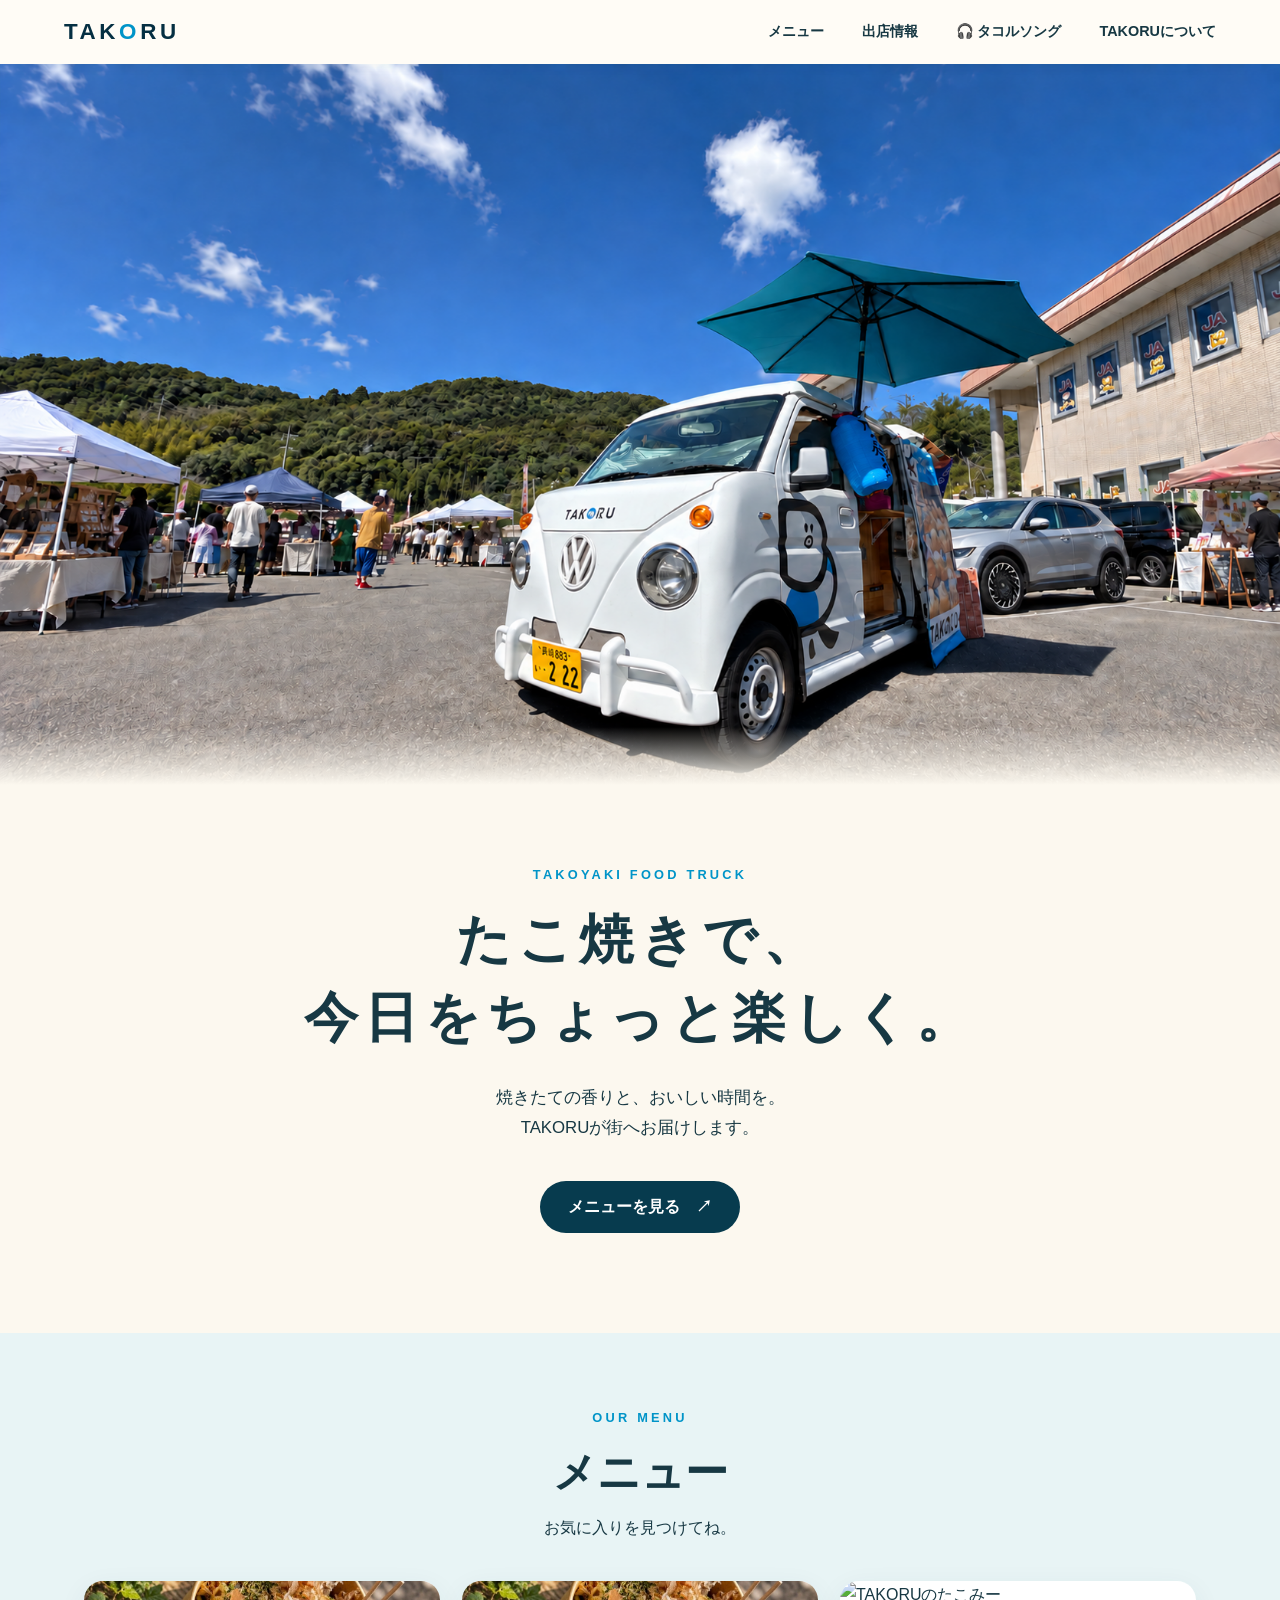
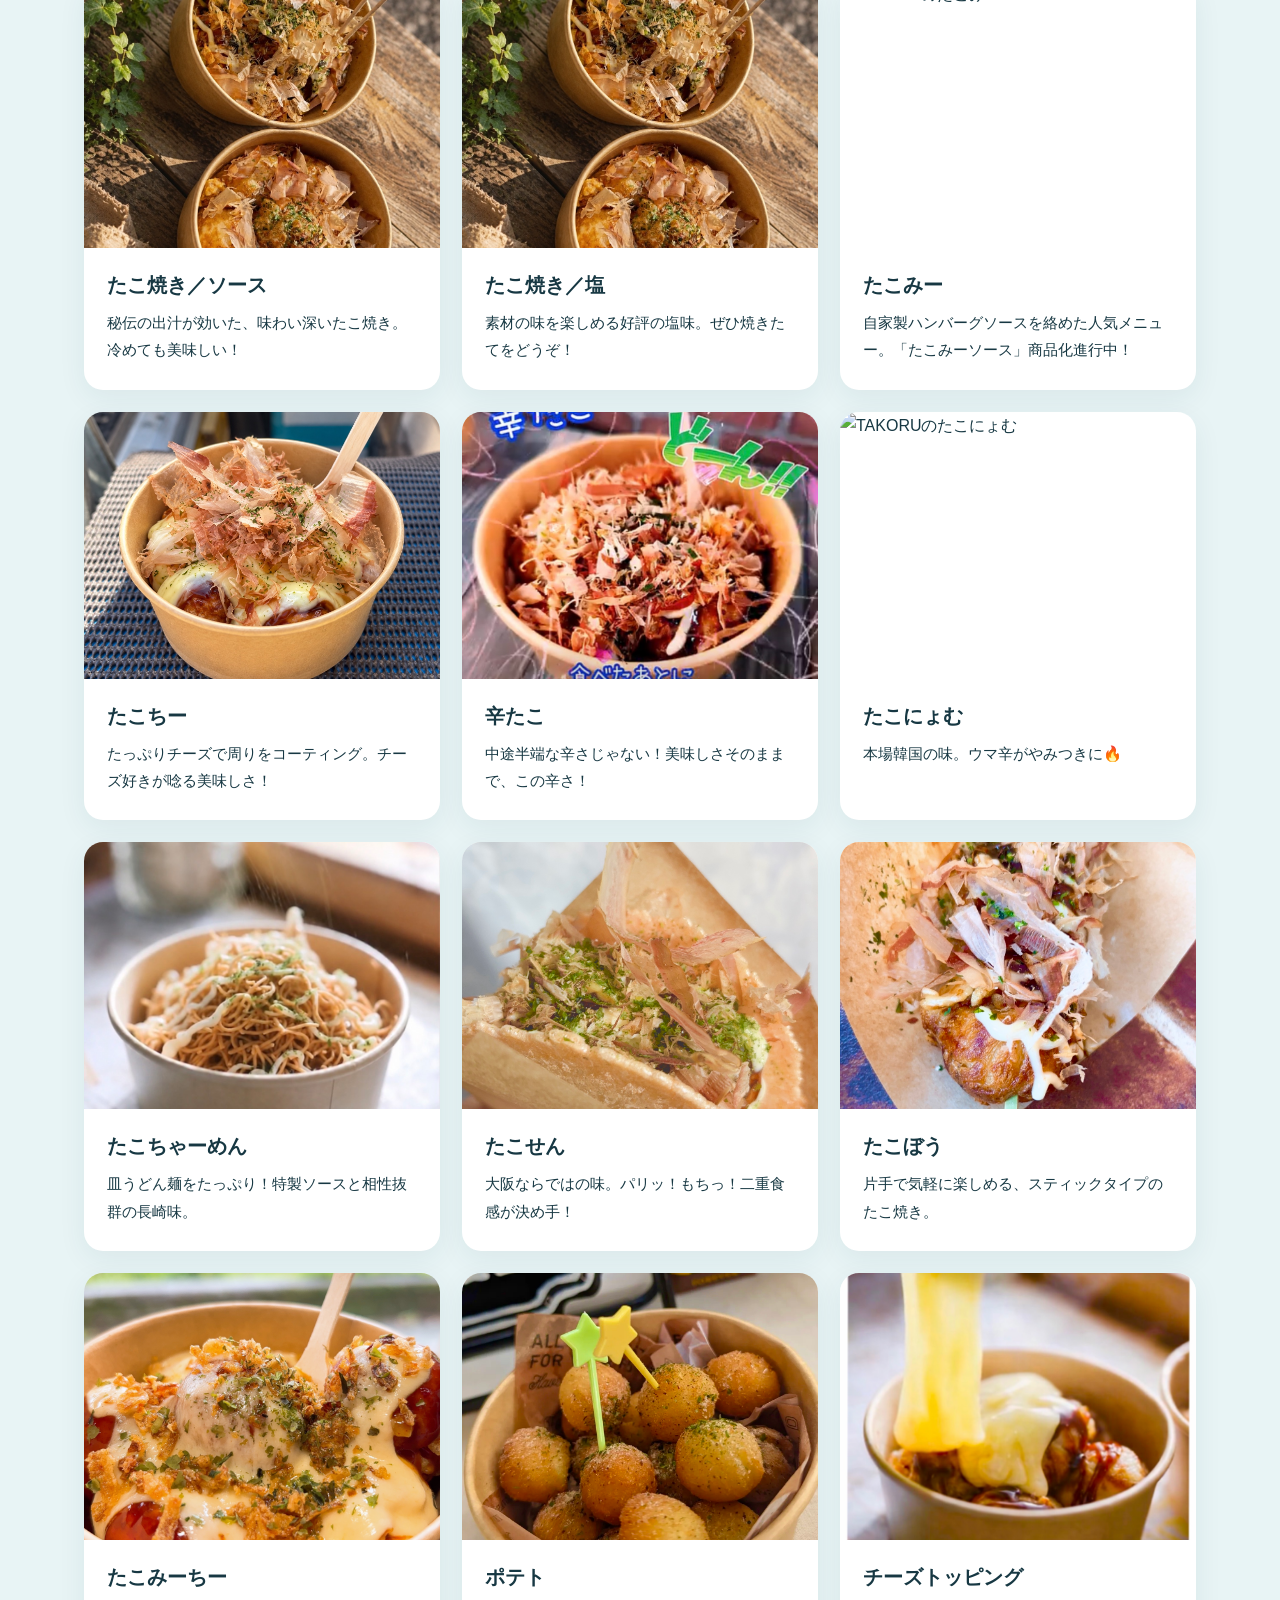
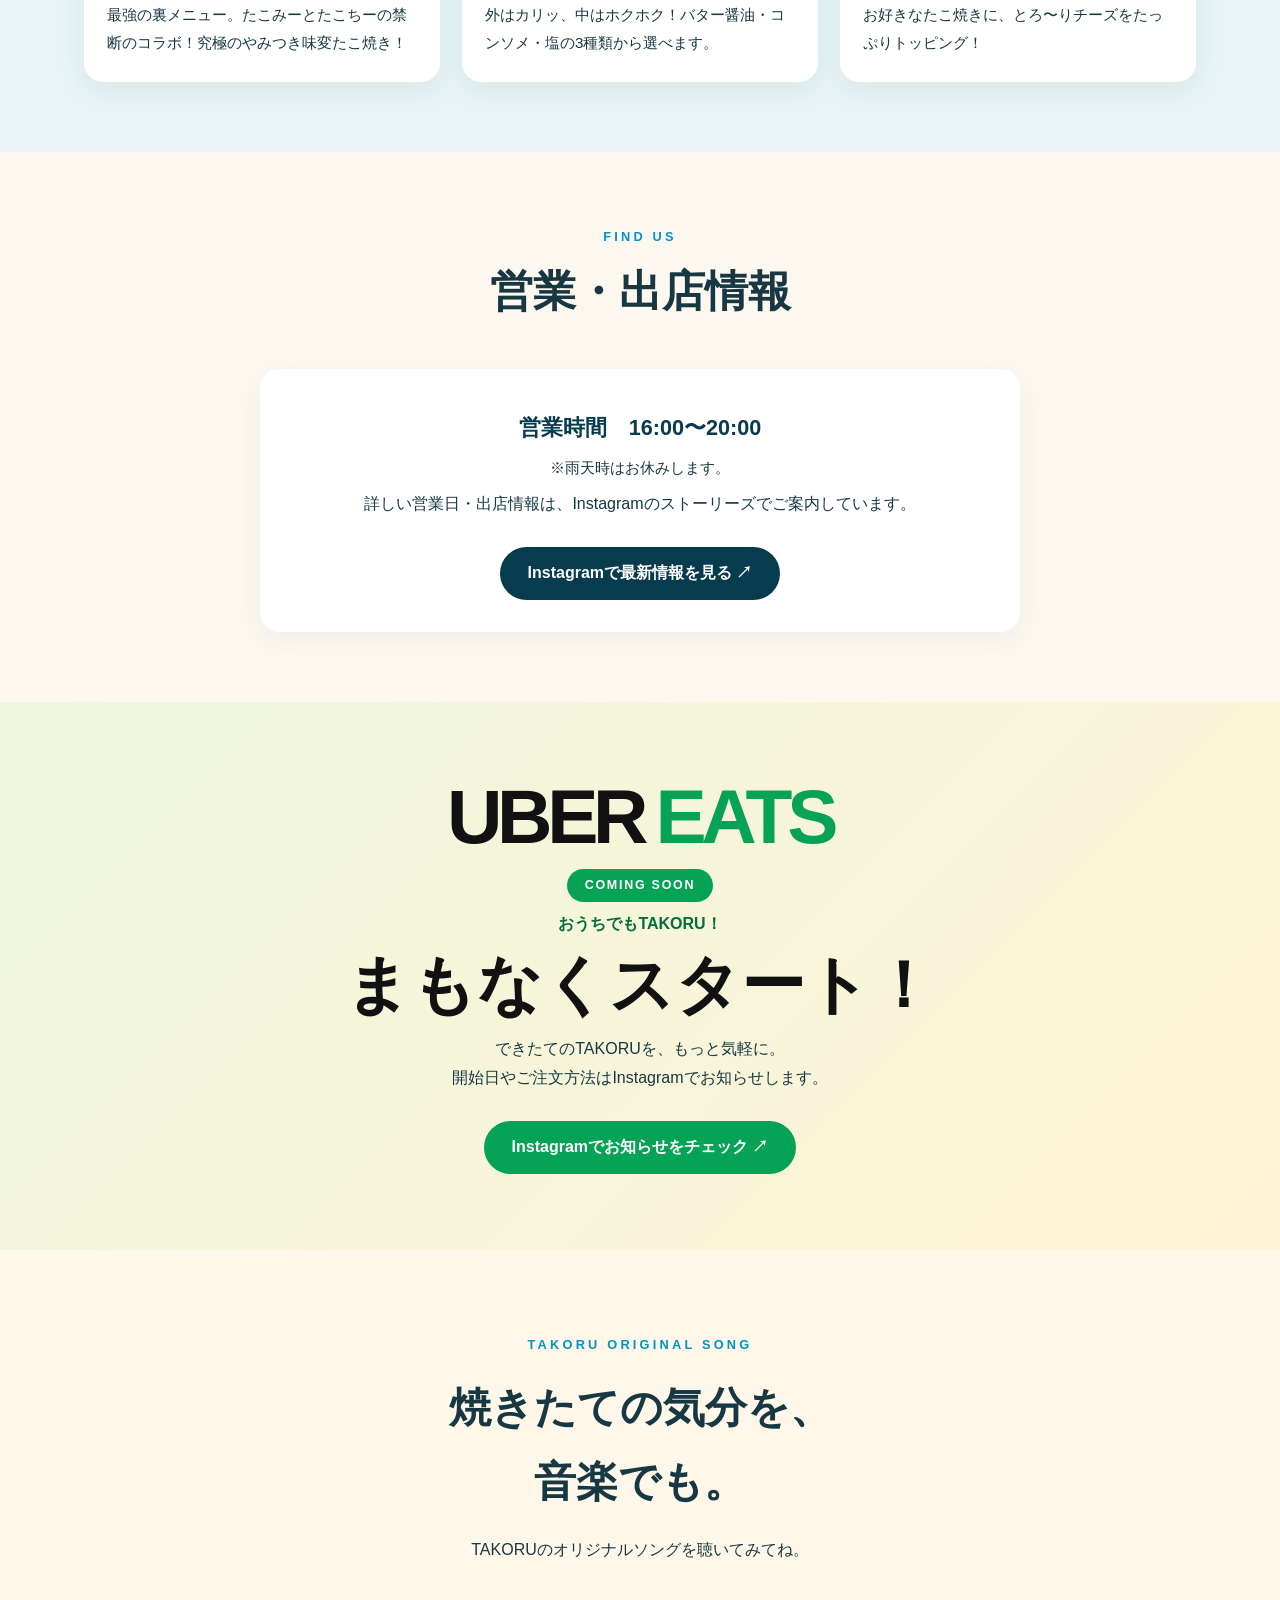
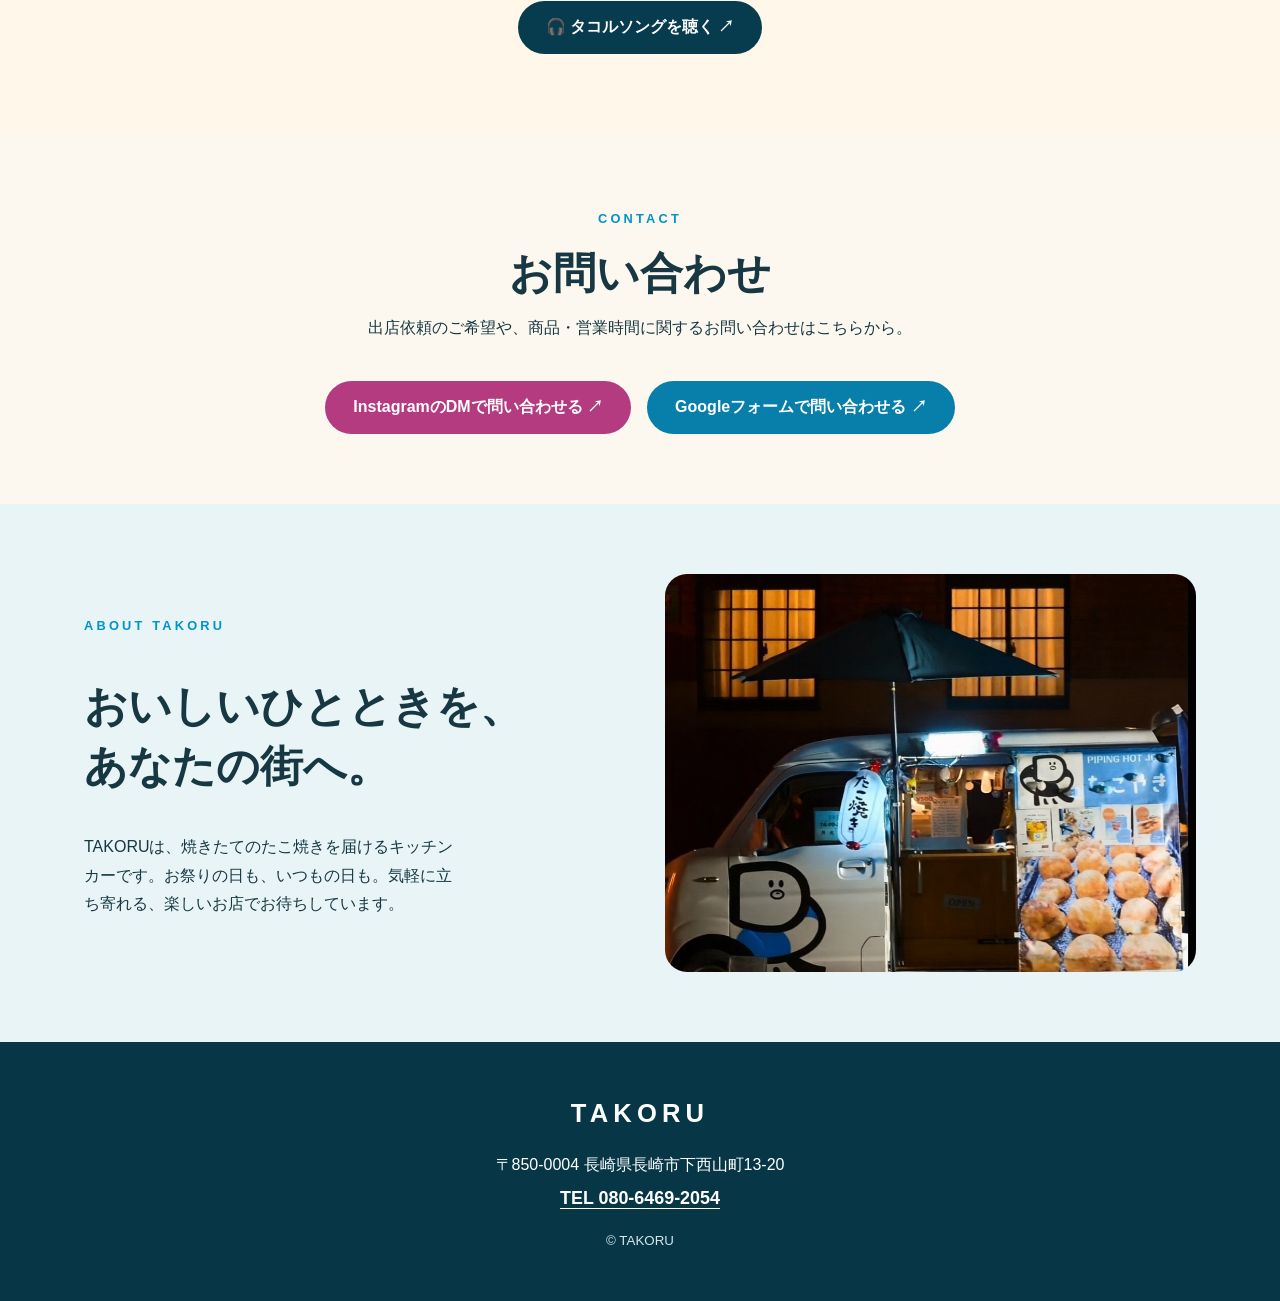
==== commit 58529db1: "Add files via upload" ====
--- a/index.html
+++ b/index.html
@@ -13,7 +13,7 @@
 <main id="top">
 <div class="hero"><img src="images/takoru-hero.png" alt="青空の下で営業するTAKORUのキッチンカー" fetchpriority="high"></div>
 <section class="intro"><span class="eyebrow">TAKOYAKI FOOD TRUCK</span><h1><span class="intro-line">たこ焼きで、</span><span class="intro-line">今日をちょっと楽しく。</span></h1><p>焼きたての香りと、おいしい時間を。<br>TAKORUが街へお届けします。</p><a class="btn" href="#menu">メニューを見る　↗</a></section>
-<div class="menu-wrap" id="menu"><section class="section"><div class="heading"><span class="eyebrow">OUR MENU</span><h2>メニュー</h2><p>お気に入りを見つけてね。</p></div><div class="cards"><article class="card"><img src="images/takoyaki.jpeg" alt="TAKORUのたこ焼きソース" loading="lazy"><div class="card-body"><h3>たこ焼き／ソース</h3><p>秘伝の出汁が効いた、味わい深いたこ焼き。冷めても美味しい！</p></div></article><article class="card"><img src="images/takoyaki.jpeg" alt="TAKORUのたこ焼き塩" loading="lazy"><div class="card-body"><h3>たこ焼き／塩</h3><p>素材の味を楽しめる好評の塩味。ぜひ焼きたてをどうぞ！</p></div></article><article class="card"><img src="images/takomi-new.jpeg" alt="TAKORUのたこみー" loading="lazy"><div class="card-body"><h3>たこみー</h3><p>自家製ハンバーグソースを絡めた人気メニュー。「たこみーソース」商品化進行中！</p></div></article><article class="card"><img src="images/takochi.jpeg" alt="TAKORUのたこちー" loading="lazy"><div class="card-body"><h3>たこちー</h3><p>たっぷりチーズで周りをコーティング。チーズ好きが唸る美味しさ！</p></div></article><article class="card"><img src="images/karatako.jpeg" alt="TAKORUの辛たこ" loading="lazy"><div class="card-body"><h3>辛たこ</h3><p>中途半端な辛さじゃない！美味しさそのままで、この辛さ！</p></div></article><article class="card"><img src="images/takonyomu.jpeg" alt="TAKORUのたこにょむ" loading="lazy"><div class="card-body"><h3>たこにょむ</h3><p>本場韓国の味。ウマ辛がやみつきに🔥</p></div></article><article class="card"><img src="images/takocha-men.jpeg" alt="TAKORUのたこちゃーめん" loading="lazy"><div class="card-body"><h3>たこちゃーめん</h3><p>皿うどん麺をたっぷり！特製ソースと相性抜群の長崎味。</p></div></article><article class="card"><img src="images/takosen-new.jpeg" alt="TAKORUのたこせん" loading="lazy"><div class="card-body"><h3>たこせん</h3><p>大阪ならではの味。パリッ！もちっ！二重食感が決め手！</p></div></article><article class="card"><img src="images/takobou.jpeg" alt="TAKORUのたこぼう" loading="lazy"><div class="card-body"><h3>たこぼう</h3><p>片手で気軽に楽しめる、スティックタイプのたこ焼き。</p></div></article><article class="card"><img src="images/takomi-cheese.jpeg" alt="TAKORUのたこみーちー" loading="lazy"><div class="card-body"><h3>たこみーちー</h3><p>最強の裏メニュー。たこみーとたこちーの禁断のコラボ！究極のやみつき味変たこ焼き！</p></div></article><article class="card"><img src="images/potato.jpeg" alt="TAKORUのポテト" loading="lazy"><div class="card-body"><h3>ポテト</h3><p>外はカリッ、中はホクホク！バター醤油・コンソメ・塩の3種類から選べます。</p></div></article><article class="card"><img src="images/cheese-topping.jpeg" alt="TAKORUのチーズトッピング" loading="lazy"><div class="card-body"><h3>チーズトッピング</h3><p>お好きなたこ焼きに、とろ〜りチーズをたっぷりトッピング！</p></div></article></div></section></div>
+<div class="menu-wrap" id="menu"><section class="section"><div class="heading"><span class="eyebrow">OUR MENU</span><h2>メニュー</h2><p>お気に入りを見つけてね。</p></div><div class="cards"><article class="card"><img src="images/takoyaki.jpeg" alt="TAKORUのたこ焼きソース" loading="lazy"><div class="card-body"><h3>たこ焼き／ソース</h3><p>秘伝の出汁が効いた、味わい深いたこ焼き。冷めても美味しい！</p></div></article><article class="card"><img src="images/takoyaki.jpeg" alt="TAKORUのたこ焼き塩" loading="lazy"><div class="card-body"><h3>たこ焼き／塩</h3><p>素材の味を楽しめる好評の塩味。ぜひ焼きたてをどうぞ！</p></div></article><article class="card"><img src="images/takomi-corrected.jpeg" alt="TAKORUのたこみー" loading="lazy"><div class="card-body"><h3>たこみー</h3><p>自家製ハンバーグソースを絡めた人気メニュー。「たこみーソース」商品化進行中！</p></div></article><article class="card"><img src="images/takochi.jpeg" alt="TAKORUのたこちー" loading="lazy"><div class="card-body"><h3>たこちー</h3><p>たっぷりチーズで周りをコーティング。チーズ好きが唸る美味しさ！</p></div></article><article class="card"><img src="images/karatako.jpeg" alt="TAKORUの辛たこ" loading="lazy"><div class="card-body"><h3>辛たこ</h3><p>中途半端な辛さじゃない！美味しさそのままで、この辛さ！</p></div></article><article class="card"><img src="images/takonyomu-corrected.jpeg" alt="TAKORUのたこにょむ" loading="lazy"><div class="card-body"><h3>たこにょむ</h3><p>本場韓国の味。ウマ辛がやみつきに🔥</p></div></article><article class="card"><img src="images/takocha-men.jpeg" alt="TAKORUのたこちゃーめん" loading="lazy"><div class="card-body"><h3>たこちゃーめん</h3><p>皿うどん麺をたっぷり！特製ソースと相性抜群の長崎味。</p></div></article><article class="card"><img src="images/takosen-new.jpeg" alt="TAKORUのたこせん" loading="lazy"><div class="card-body"><h3>たこせん</h3><p>大阪ならではの味。パリッ！もちっ！二重食感が決め手！</p></div></article><article class="card"><img src="images/takobou.jpeg" alt="TAKORUのたこぼう" loading="lazy"><div class="card-body"><h3>たこぼう</h3><p>片手で気軽に楽しめる、スティックタイプのたこ焼き。</p></div></article><article class="card"><img src="images/takomi-cheese.jpeg" alt="TAKORUのたこみーちー" loading="lazy"><div class="card-body"><h3>たこみーちー</h3><p>最強の裏メニュー。たこみーとたこちーの禁断のコラボ！究極のやみつき味変たこ焼き！</p></div></article><article class="card"><img src="images/potato.jpeg" alt="TAKORUのポテト" loading="lazy"><div class="card-body"><h3>ポテト</h3><p>外はカリッ、中はホクホク！バター醤油・コンソメ・塩の3種類から選べます。</p></div></article><article class="card"><img src="images/cheese-topping.jpeg" alt="TAKORUのチーズトッピング" loading="lazy"><div class="card-body"><h3>チーズトッピング</h3><p>お好きなたこ焼きに、とろ〜りチーズをたっぷりトッピング！</p></div></article></div></section></div>
 <section class="section" id="schedule"><div class="heading"><span class="eyebrow">FIND US</span><h2>営業・出店情報</h2></div><div class="notice"><p class="business-hours"><strong>営業時間　16:00〜20:00</strong></p><p class="rain-note">※雨天時はお休みします。</p><p>詳しい営業日・出店情報は、Instagramのストーリーズでご案内しています。</p><a class="btn" href="https://www.instagram.com/takoru0808/" target="_blank" rel="noopener noreferrer">Instagramで最新情報を見る ↗</a></div></section>
 <section class="uber-notice" aria-label="Uber Eats開始のお知らせ"><div class="uber-inner"><div class="uber-logo" aria-label="Uber Eats"><span>UBER</span><strong>EATS</strong></div><span class="uber-badge">COMING SOON</span><p class="uber-kicker">おうちでもTAKORU！</p><h2>まもなくスタート！</h2><p>できたてのTAKORUを、もっと気軽に。<br>開始日やご注文方法はInstagramでお知らせします。</p><a class="btn uber-btn" href="https://www.instagram.com/takoru0808/" target="_blank" rel="noopener noreferrer">Instagramでお知らせをチェック ↗</a></div></section>
 <section class="song-teaser"><span class="eyebrow">TAKORU ORIGINAL SONG</span><h2><span class="song-title-line">焼きたての気分を、</span><span class="song-title-line">音楽でも。</span></h2><p>TAKORUのオリジナルソングを聴いてみてね。</p><a class="btn" href="song.html">🎧 タコルソングを聴く ↗</a></section>
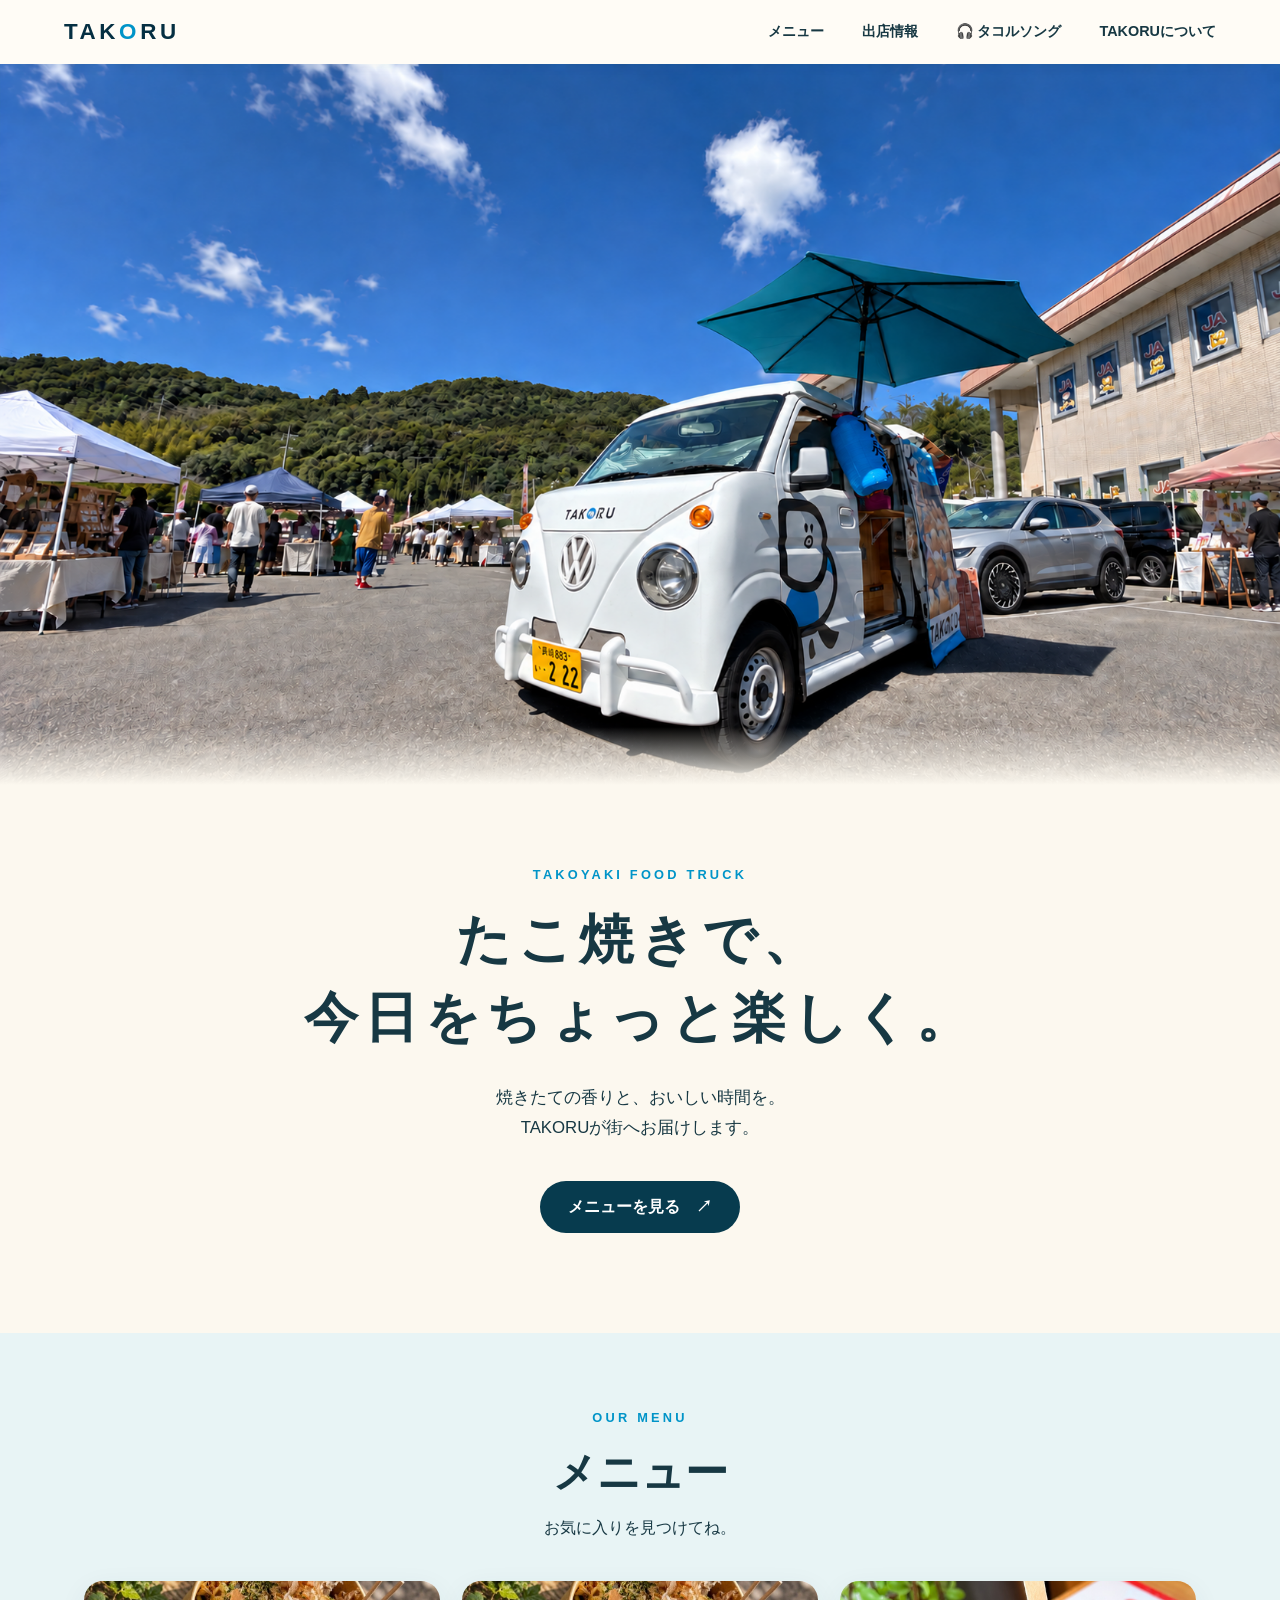
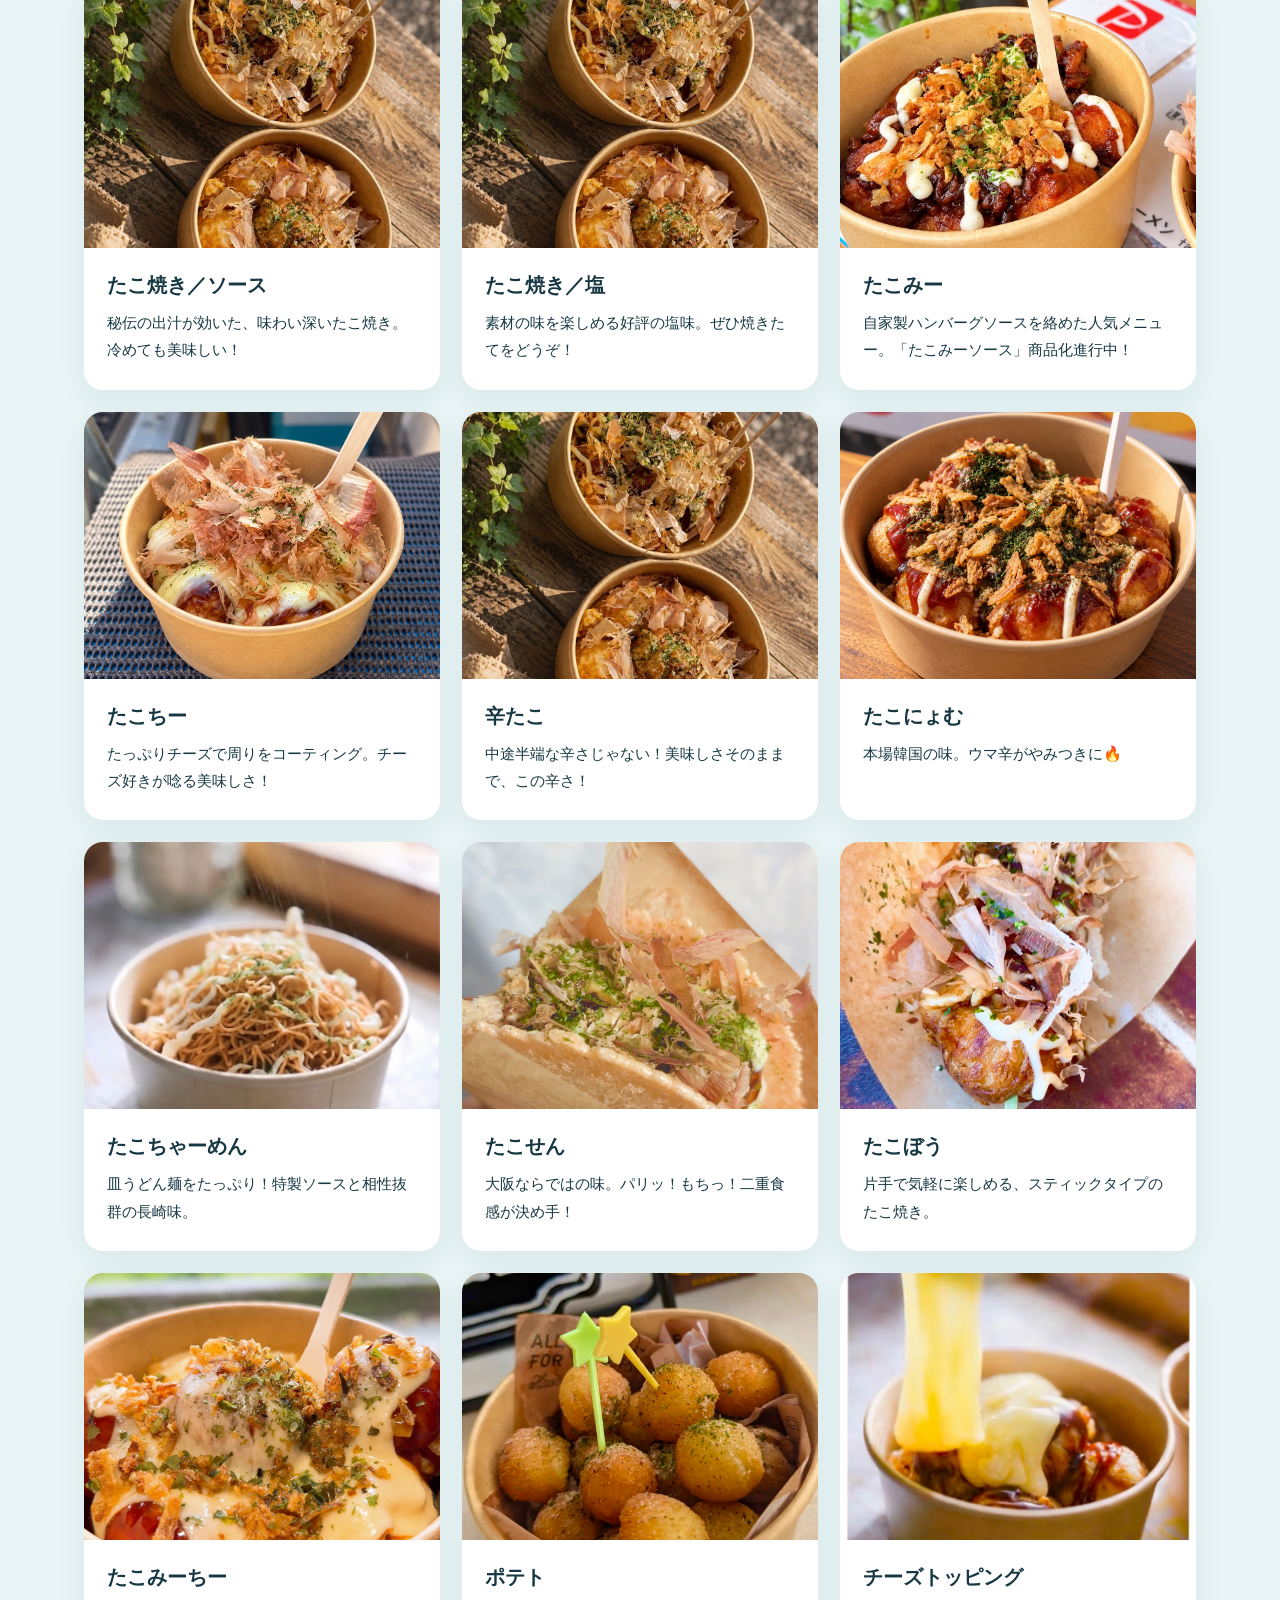
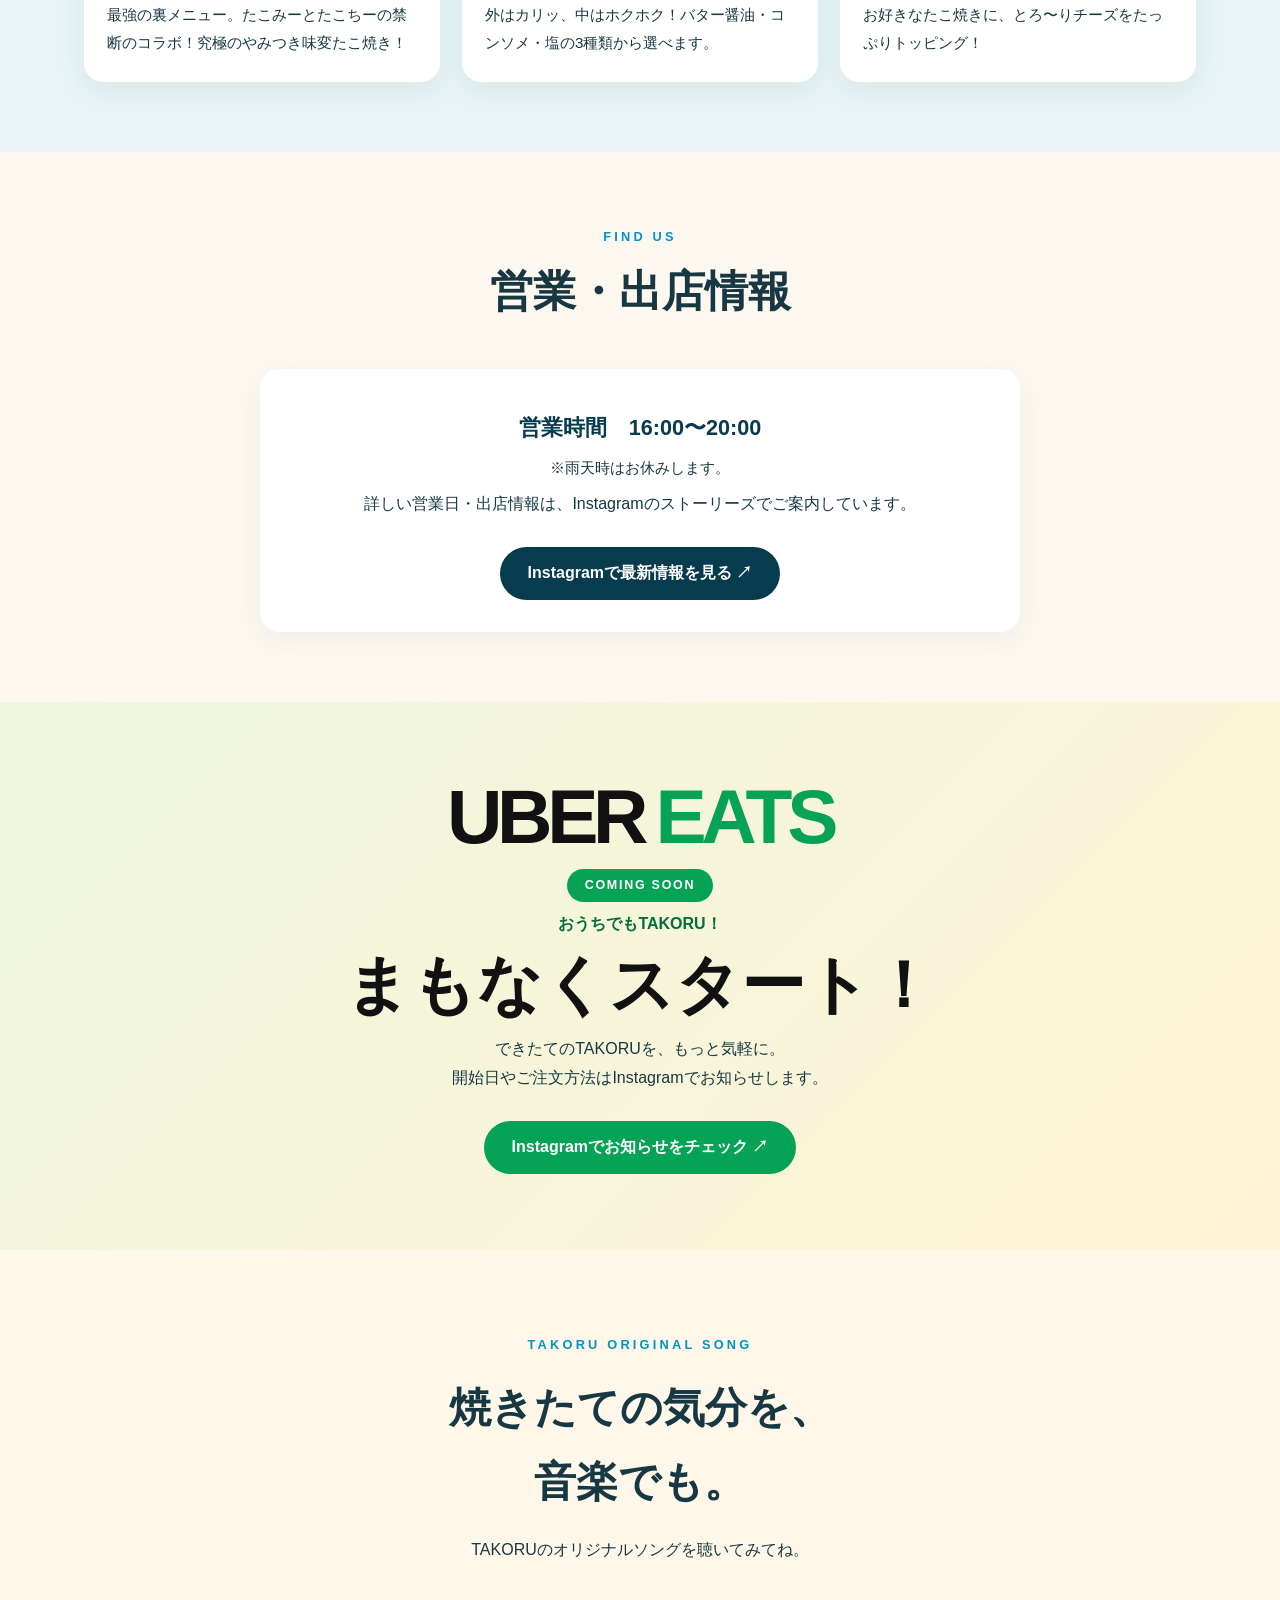
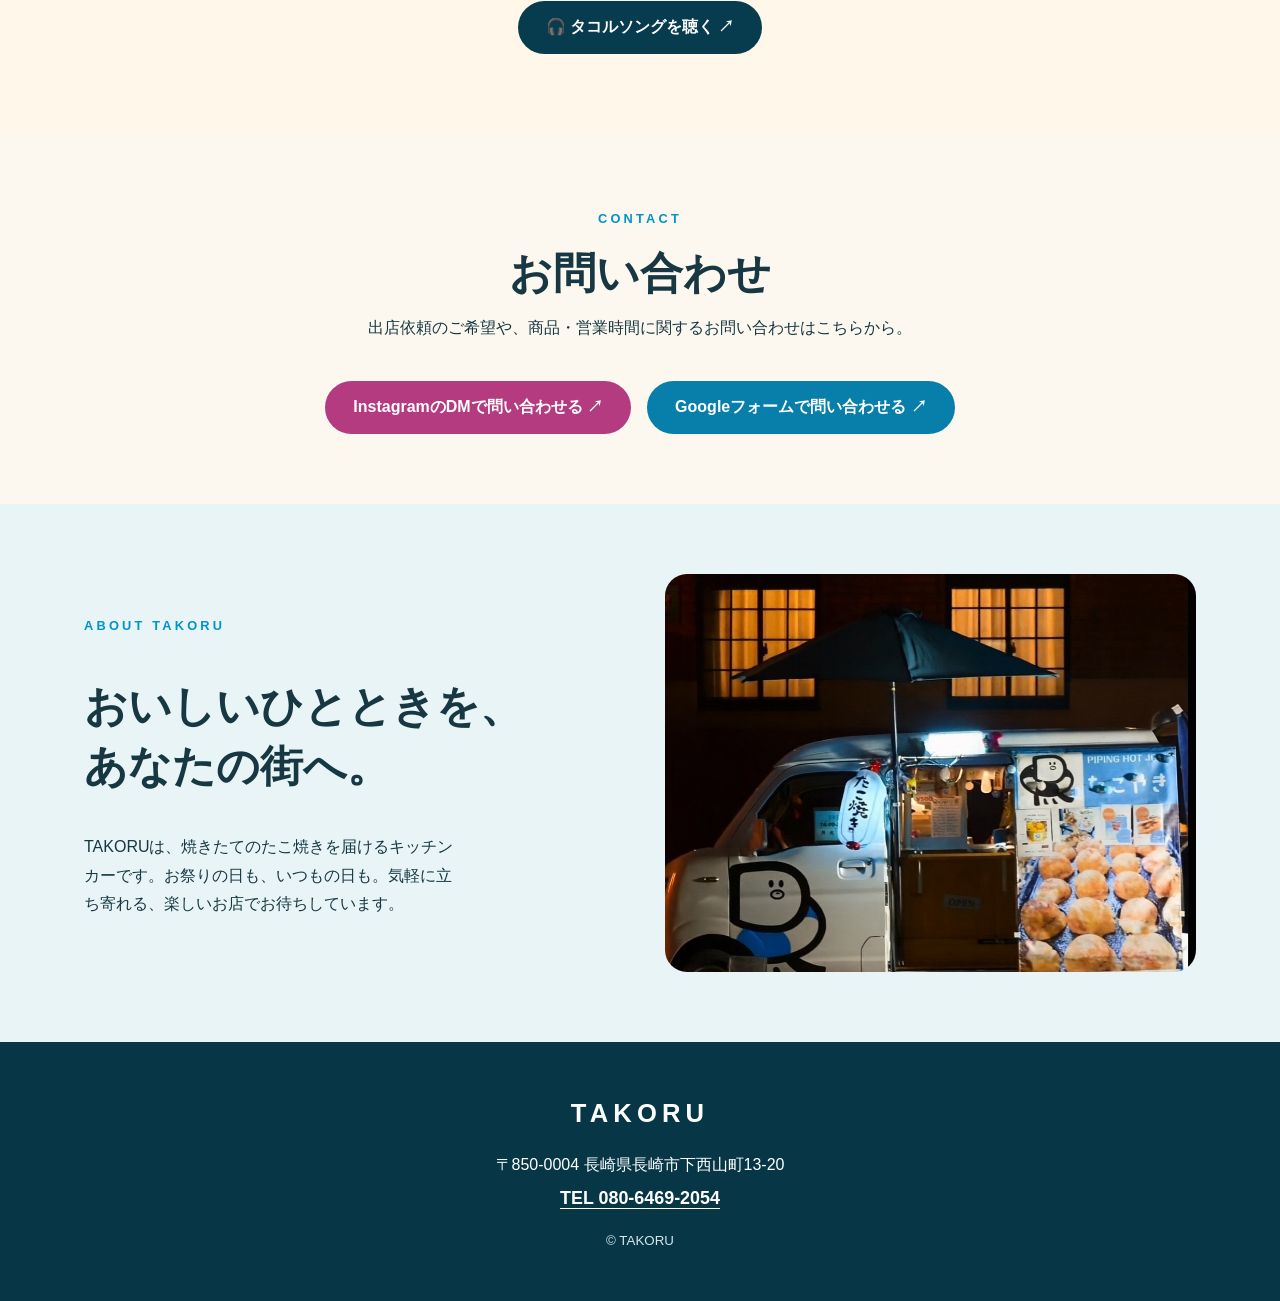
==== commit d2aef004: "Fix duplicate menu section in index.html" ====
--- a/index.html
+++ b/index.html
@@ -13,7 +13,7 @@
 <main id="top">
 <div class="hero"><img src="images/takoru-hero.png" alt="青空の下で営業するTAKORUのキッチンカー" fetchpriority="high"></div>
 <section class="intro"><span class="eyebrow">TAKOYAKI FOOD TRUCK</span><h1><span class="intro-line">たこ焼きで、</span><span class="intro-line">今日をちょっと楽しく。</span></h1><p>焼きたての香りと、おいしい時間を。<br>TAKORUが街へお届けします。</p><a class="btn" href="#menu">メニューを見る　↗</a></section>
-<div class="menu-wrap" id="menu"><section class="section"><div class="heading"><span class="eyebrow">OUR MENU</span><h2>メニュー</h2><p>お気に入りを見つけてね。</p></div><div class="cards"><article class="card"><img src="images/takoyaki.jpeg" alt="TAKORUのたこ焼きソース" loading="lazy"><div class="card-body"><h3>たこ焼き／ソース</h3><p>秘伝の出汁が効いた、味わい深いたこ焼き。冷めても美味しい！</p></div></article><article class="card"><img src="images/takoyaki.jpeg" alt="TAKORUのたこ焼き塩" loading="lazy"><div class="card-body"><h3>たこ焼き／塩</h3><p>素材の味を楽しめる好評の塩味。ぜひ焼きたてをどうぞ！</p></div></article><article class="card"><img src="images/takomi-corrected.jpeg" alt="TAKORUのたこみー" loading="lazy"><div class="card-body"><h3>たこみー</h3><p>自家製ハンバーグソースを絡めた人気メニュー。「たこみーソース」商品化進行中！</p></div></article><article class="card"><img src="images/takochi.jpeg" alt="TAKORUのたこちー" loading="lazy"><div class="card-body"><h3>たこちー</h3><p>たっぷりチーズで周りをコーティング。チーズ好きが唸る美味しさ！</p></div></article><article class="card"><img src="images/karatako.jpeg" alt="TAKORUの辛たこ" loading="lazy"><div class="card-body"><h3>辛たこ</h3><p>中途半端な辛さじゃない！美味しさそのままで、この辛さ！</p></div></article><article class="card"><img src="images/takonyomu-corrected.jpeg" alt="TAKORUのたこにょむ" loading="lazy"><div class="card-body"><h3>たこにょむ</h3><p>本場韓国の味。ウマ辛がやみつきに🔥</p></div></article><article class="card"><img src="images/takocha-men.jpeg" alt="TAKORUのたこちゃーめん" loading="lazy"><div class="card-body"><h3>たこちゃーめん</h3><p>皿うどん麺をたっぷり！特製ソースと相性抜群の長崎味。</p></div></article><article class="card"><img src="images/takosen-new.jpeg" alt="TAKORUのたこせん" loading="lazy"><div class="card-body"><h3>たこせん</h3><p>大阪ならではの味。パリッ！もちっ！二重食感が決め手！</p></div></article><article class="card"><img src="images/takobou.jpeg" alt="TAKORUのたこぼう" loading="lazy"><div class="card-body"><h3>たこぼう</h3><p>片手で気軽に楽しめる、スティックタイプのたこ焼き。</p></div></article><article class="card"><img src="images/takomi-cheese.jpeg" alt="TAKORUのたこみーちー" loading="lazy"><div class="card-body"><h3>たこみーちー</h3><p>最強の裏メニュー。たこみーとたこちーの禁断のコラボ！究極のやみつき味変たこ焼き！</p></div></article><article class="card"><img src="images/potato.jpeg" alt="TAKORUのポテト" loading="lazy"><div class="card-body"><h3>ポテト</h3><p>外はカリッ、中はホクホク！バター醤油・コンソメ・塩の3種類から選べます。</p></div></article><article class="card"><img src="images/cheese-topping.jpeg" alt="TAKORUのチーズトッピング" loading="lazy"><div class="card-body"><h3>チーズトッピング</h3><p>お好きなたこ焼きに、とろ〜りチーズをたっぷりトッピング！</p></div></article></div></section></div>
+<div class="menu-wrap" id="menu"><section class="section"><div class="heading"><span class="eyebrow">OUR MENU</span><h2>メニュー</h2><p>お気に入りを見つけてね。</p></div><div class="cards"><article class="card"><img src="images/takoyaki.jpeg" alt="TAKORUのたこ焼きソース" loading="lazy"><div class="card-body"><h3>たこ焼き／ソース</h3><p>秘伝の出汁が効いた、味わい深いたこ焼き。冷めても美味しい！</p></div></article><article class="card"><img src="images/takoyaki.jpeg" alt="TAKORUのたこ焼き塩" loading="lazy"><div class="card-body"><h3>たこ焼き／塩</h3><p>素材の味を楽しめる好評の塩味。ぜひ焼きたてをどうぞ！</p></div></article><article class="card"><img src="images/takomi-corrected.jpeg" alt="TAKORUのたこみー" loading="lazy"><div class="card-body"><h3>たこみー</h3><p>自家製ハンバーグソースを絡めた人気メニュー。「たこみーソース」商品化進行中！</p></div></article><article class="card"><img src="images/takochi.jpeg" alt="TAKORUのたこちー" loading="lazy"><div class="card-body"><h3>たこちー</h3><p>たっぷりチーズで周りをコーティング。チーズ好きが唸る美味しさ！</p></div></article><article class="card"><img src="images/takoyaki.jpeg" alt="TAKORUの辛たこ" loading="lazy"><div class="card-body"><h3>辛たこ</h3><p>中途半端な辛さじゃない！美味しさそのままで、この辛さ！</p></div></article><article class="card"><img src="images/takonyomu-corrected.jpeg" alt="TAKORUのたこにょむ" loading="lazy"><div class="card-body"><h3>たこにょむ</h3><p>本場韓国の味。ウマ辛がやみつきに🔥</p></div></article><article class="card"><img src="images/takocha-men.jpeg" alt="TAKORUのたこちゃーめん" loading="lazy"><div class="card-body"><h3>たこちゃーめん</h3><p>皿うどん麺をたっぷり！特製ソースと相性抜群の長崎味。</p></div></article><article class="card"><img src="images/takosen-new.jpeg" alt="TAKORUのたこせん" loading="lazy"><div class="card-body"><h3>たこせん</h3><p>大阪ならではの味。パリッ！もちっ！二重食感が決め手！</p></div></article><article class="card"><img src="images/takobou.jpeg" alt="TAKORUのたこぼう" loading="lazy"><div class="card-body"><h3>たこぼう</h3><p>片手で気軽に楽しめる、スティックタイプのたこ焼き。</p></div></article><article class="card"><img src="images/takomi-cheese.jpeg" alt="TAKORUのたこみーちー" loading="lazy"><div class="card-body"><h3>たこみーちー</h3><p>最強の裏メニュー。たこみーとたこちーの禁断のコラボ！究極のやみつき味変たこ焼き！</p></div></article><article class="card"><img src="images/potato.jpeg" alt="TAKORUのポテト" loading="lazy"><div class="card-body"><h3>ポテト</h3><p>外はカリッ、中はホクホク！バター醤油・コンソメ・塩の3種類から選べます。</p></div></article><article class="card"><img src="images/cheese-topping.jpeg" alt="TAKORUのチーズトッピング" loading="lazy"><div class="card-body"><h3>チーズトッピング</h3><p>お好きなたこ焼きに、とろ〜りチーズをたっぷりトッピング！</p></div></article></div></section></div>
 <section class="section" id="schedule"><div class="heading"><span class="eyebrow">FIND US</span><h2>営業・出店情報</h2></div><div class="notice"><p class="business-hours"><strong>営業時間　16:00〜20:00</strong></p><p class="rain-note">※雨天時はお休みします。</p><p>詳しい営業日・出店情報は、Instagramのストーリーズでご案内しています。</p><a class="btn" href="https://www.instagram.com/takoru0808/" target="_blank" rel="noopener noreferrer">Instagramで最新情報を見る ↗</a></div></section>
 <section class="uber-notice" aria-label="Uber Eats開始のお知らせ"><div class="uber-inner"><div class="uber-logo" aria-label="Uber Eats"><span>UBER</span><strong>EATS</strong></div><span class="uber-badge">COMING SOON</span><p class="uber-kicker">おうちでもTAKORU！</p><h2>まもなくスタート！</h2><p>できたてのTAKORUを、もっと気軽に。<br>開始日やご注文方法はInstagramでお知らせします。</p><a class="btn uber-btn" href="https://www.instagram.com/takoru0808/" target="_blank" rel="noopener noreferrer">Instagramでお知らせをチェック ↗</a></div></section>
 <section class="song-teaser"><span class="eyebrow">TAKORU ORIGINAL SONG</span><h2><span class="song-title-line">焼きたての気分を、</span><span class="song-title-line">音楽でも。</span></h2><p>TAKORUのオリジナルソングを聴いてみてね。</p><a class="btn" href="song.html">🎧 タコルソングを聴く ↗</a></section>
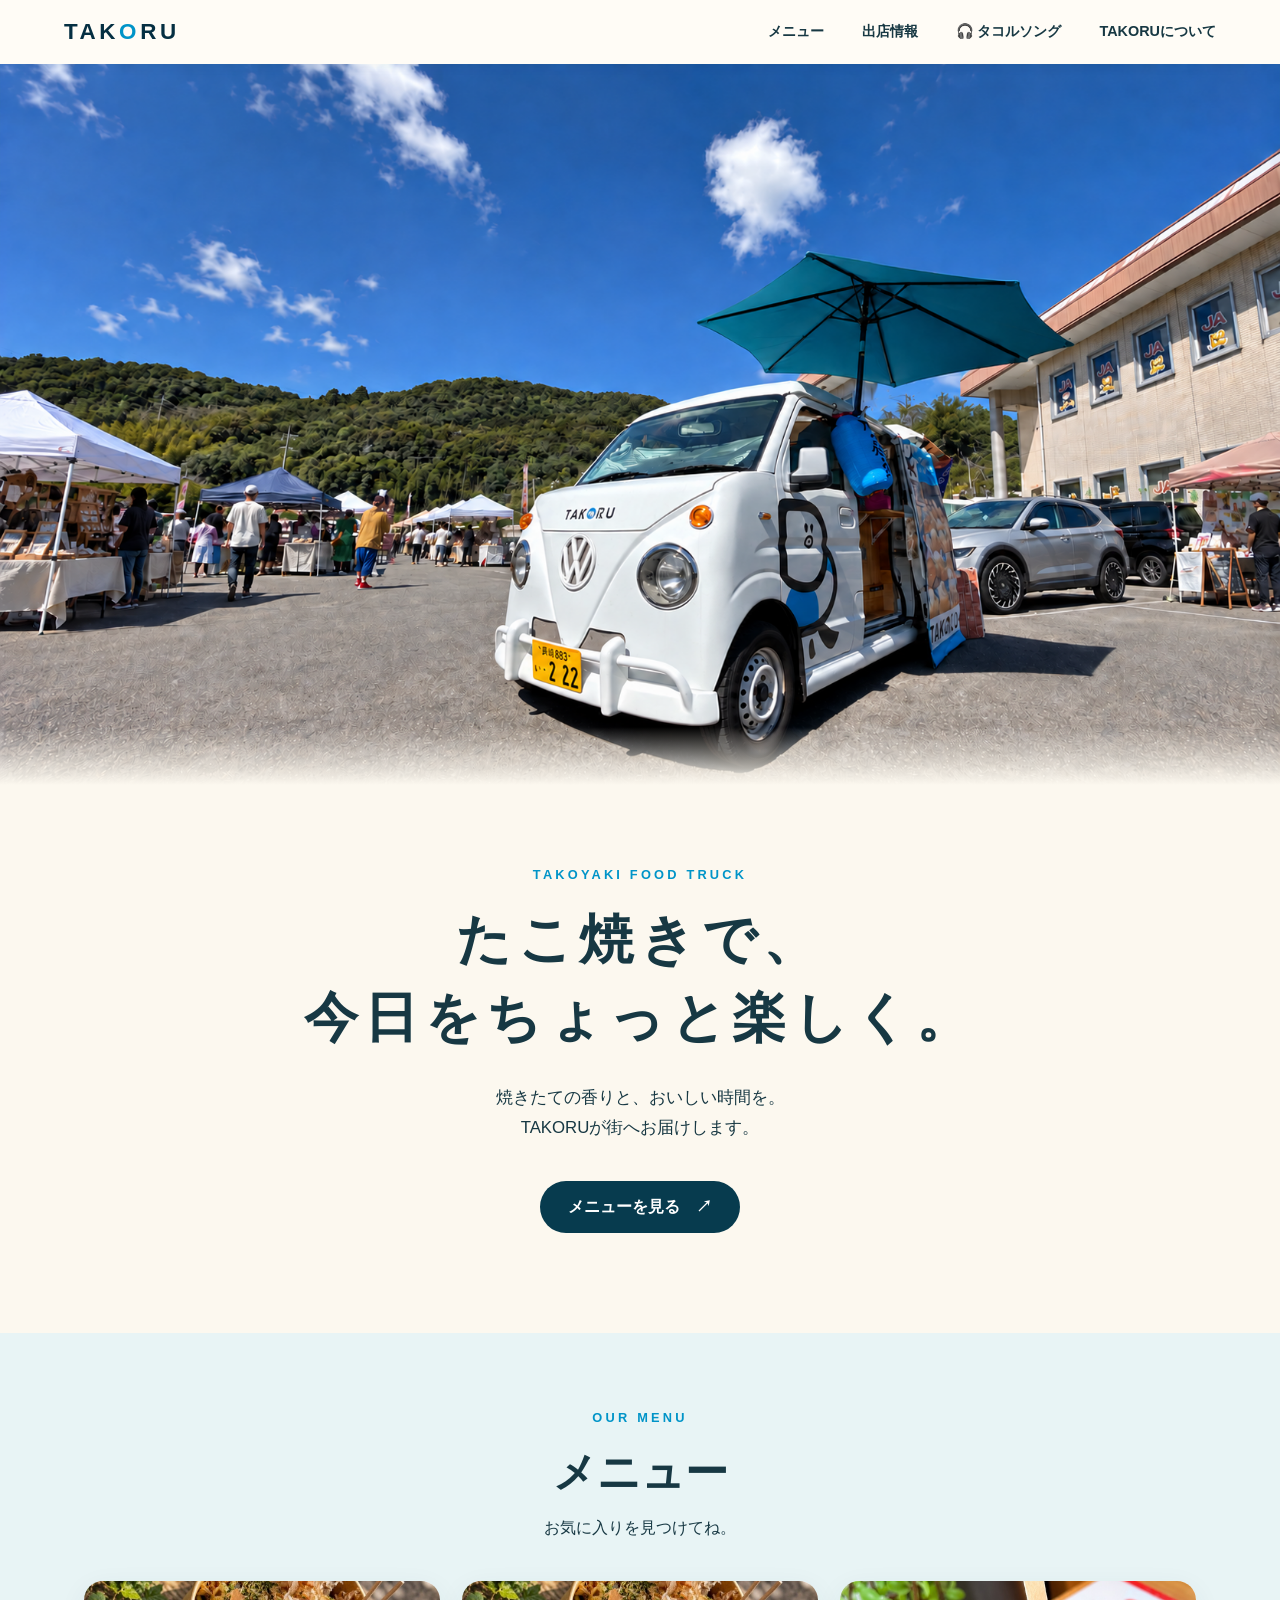
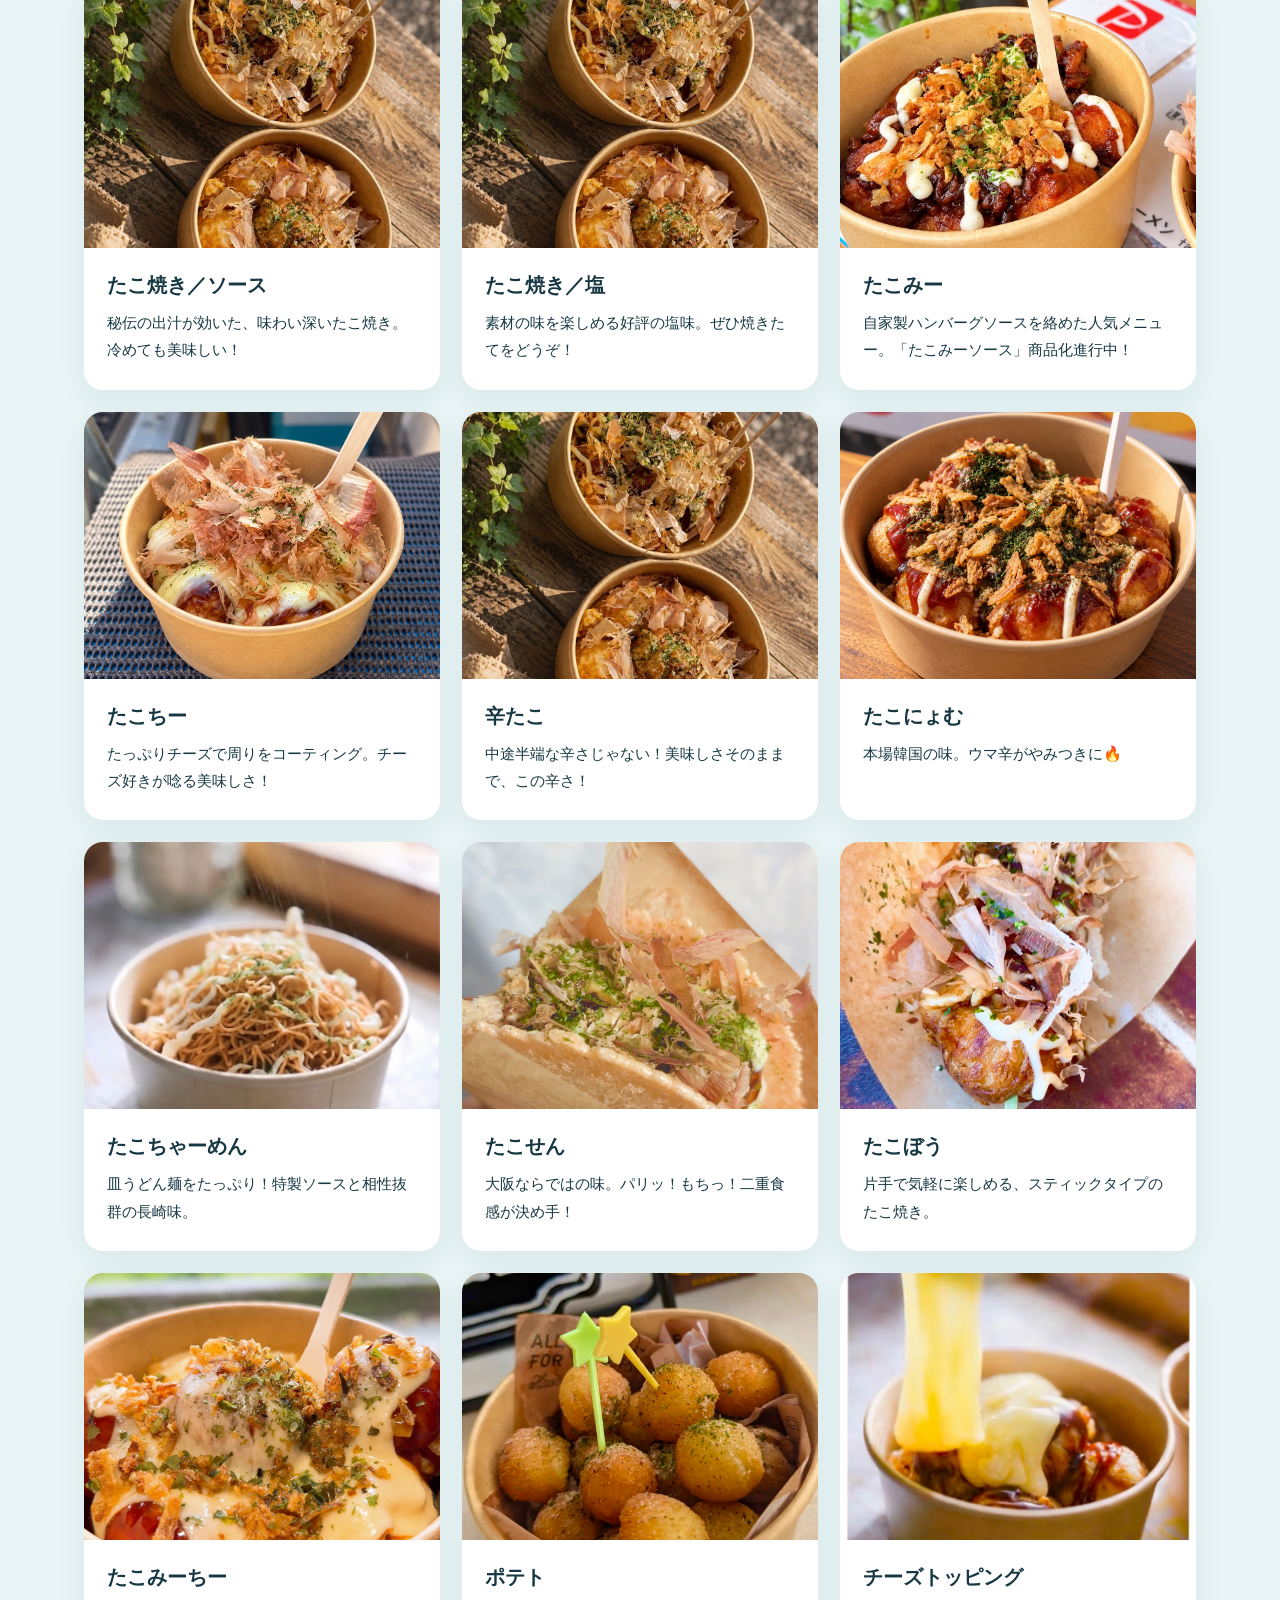
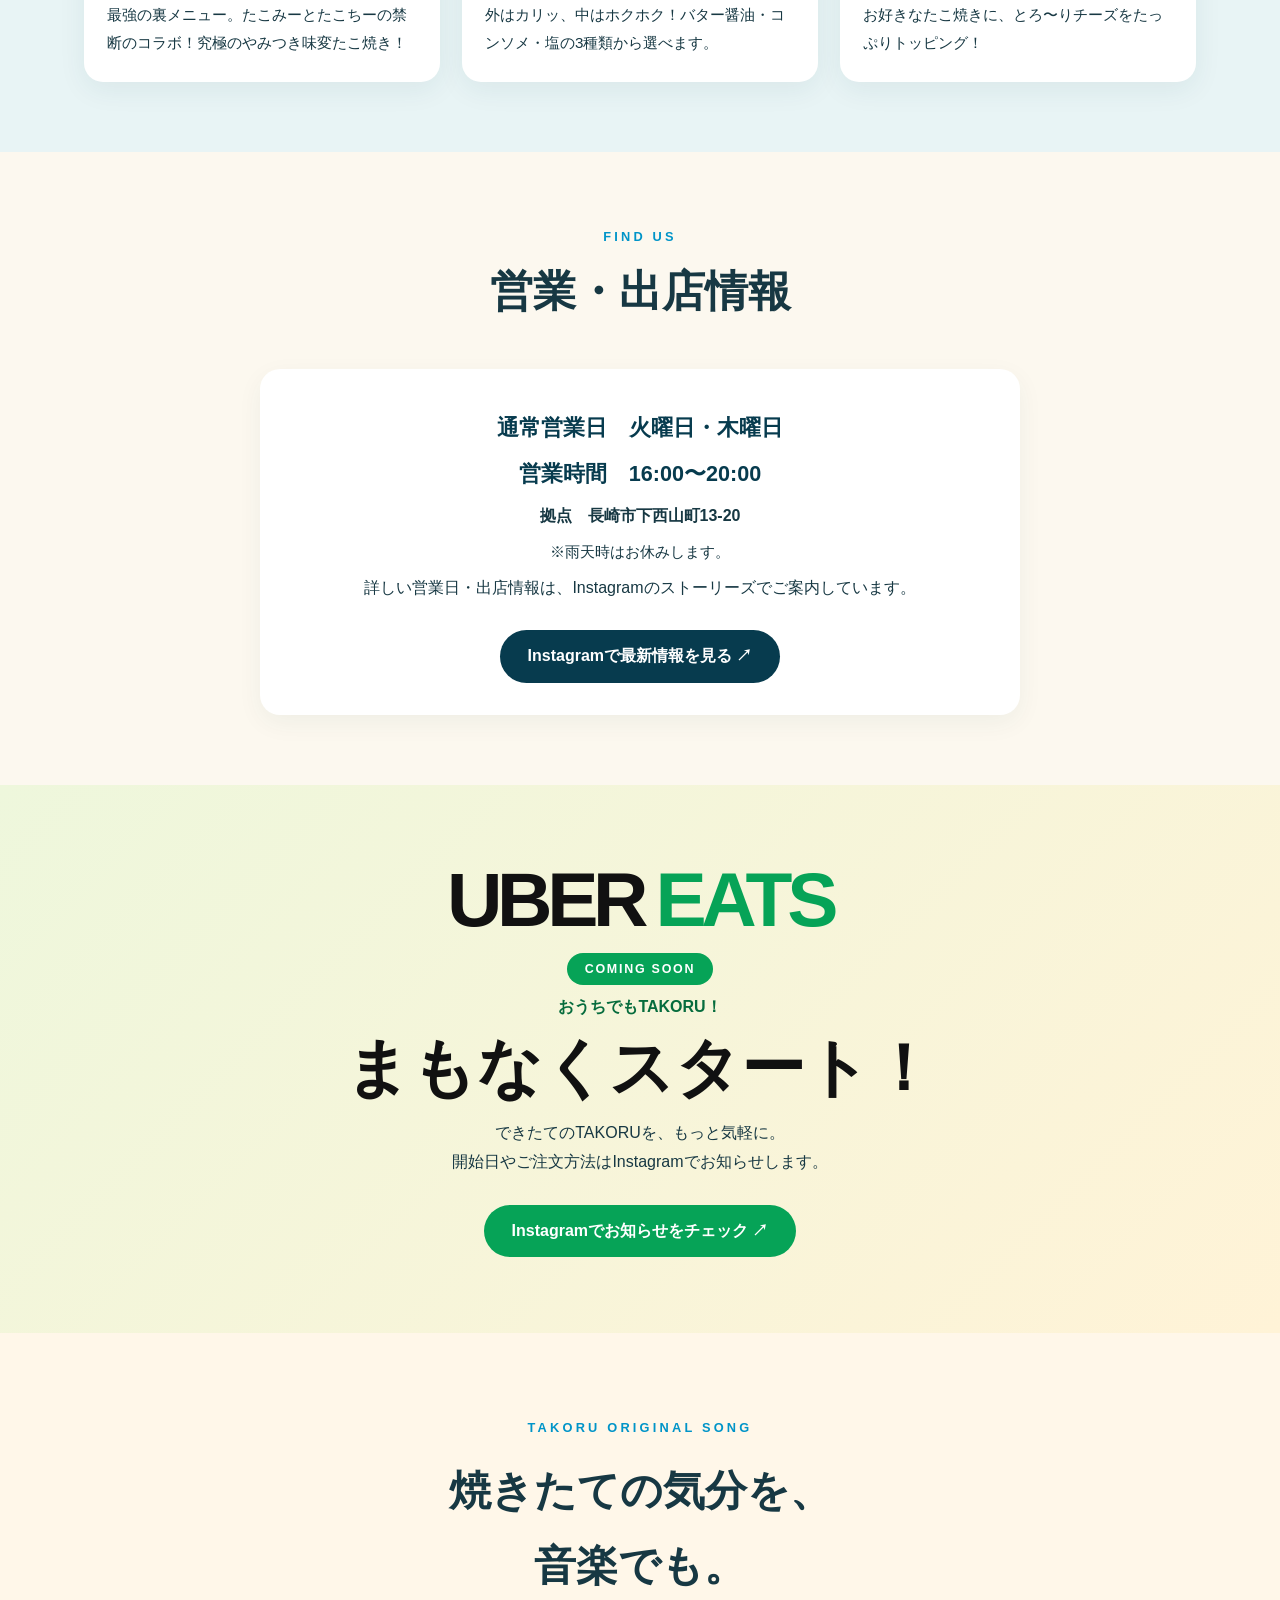
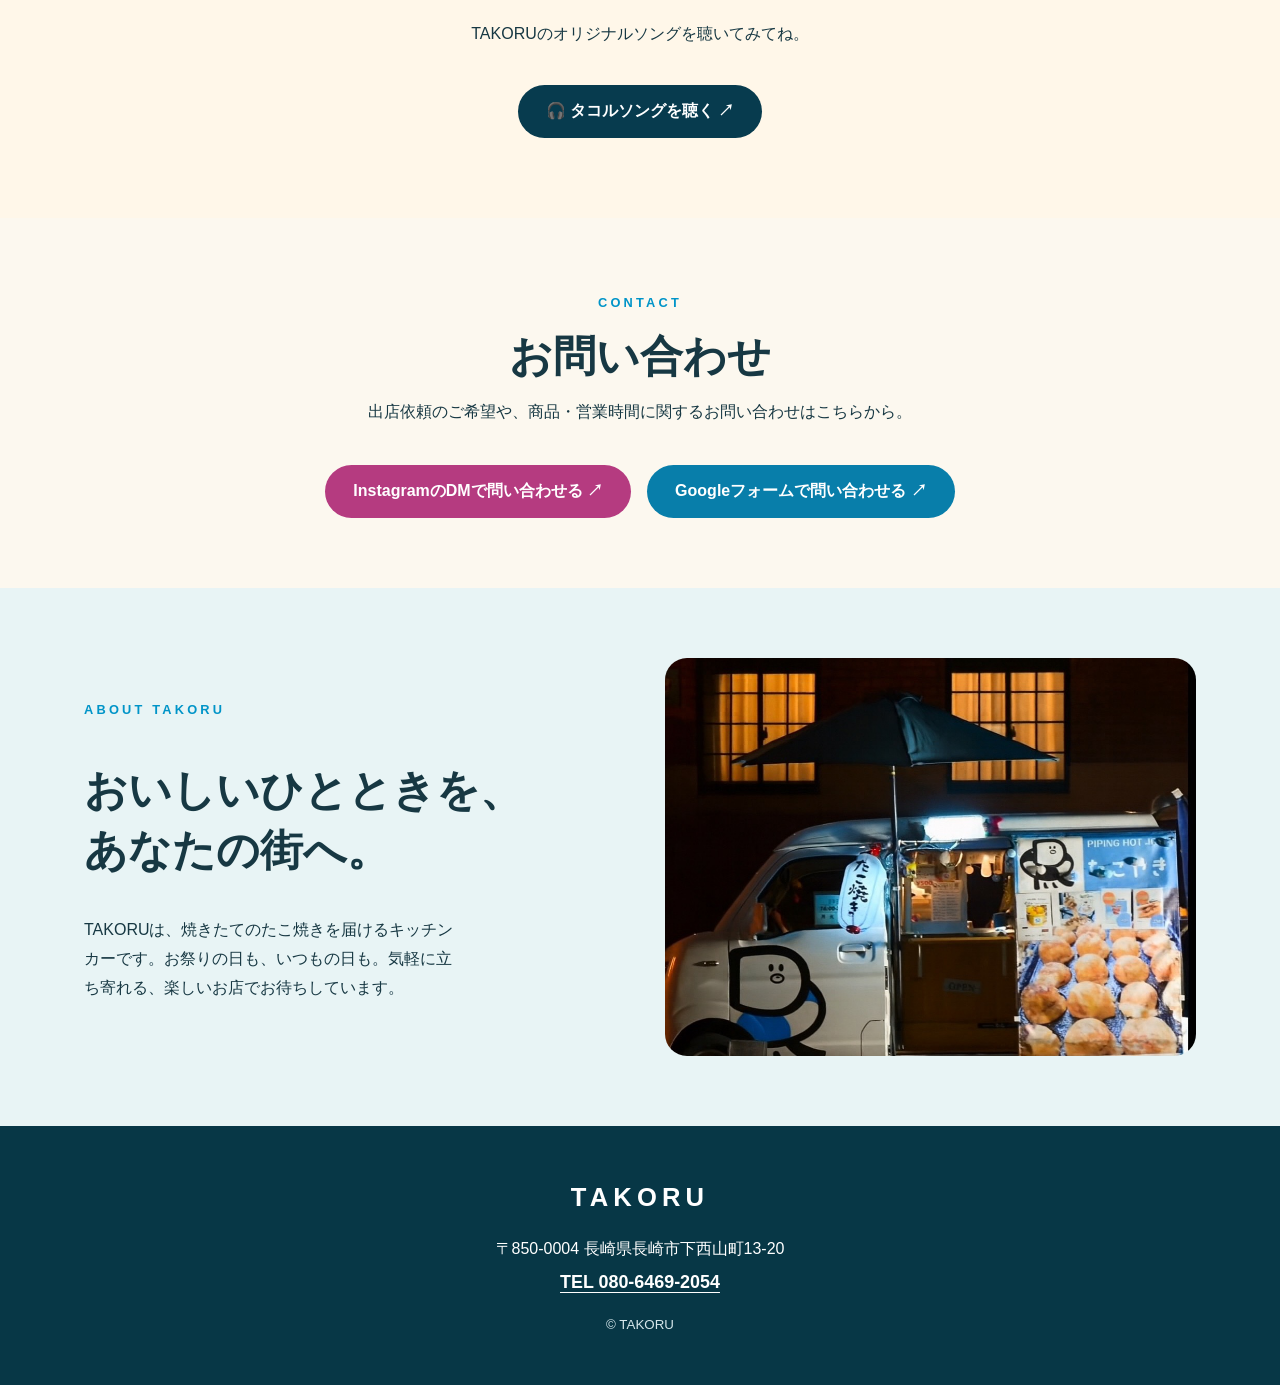
==== commit b8a7001b: "Add files via upload" ====
--- a/index.html
+++ b/index.html
@@ -14,7 +14,7 @@
 <div class="hero"><img src="images/takoru-hero.png" alt="青空の下で営業するTAKORUのキッチンカー" fetchpriority="high"></div>
 <section class="intro"><span class="eyebrow">TAKOYAKI FOOD TRUCK</span><h1><span class="intro-line">たこ焼きで、</span><span class="intro-line">今日をちょっと楽しく。</span></h1><p>焼きたての香りと、おいしい時間を。<br>TAKORUが街へお届けします。</p><a class="btn" href="#menu">メニューを見る　↗</a></section>
 <div class="menu-wrap" id="menu"><section class="section"><div class="heading"><span class="eyebrow">OUR MENU</span><h2>メニュー</h2><p>お気に入りを見つけてね。</p></div><div class="cards"><article class="card"><img src="images/takoyaki.jpeg" alt="TAKORUのたこ焼きソース" loading="lazy"><div class="card-body"><h3>たこ焼き／ソース</h3><p>秘伝の出汁が効いた、味わい深いたこ焼き。冷めても美味しい！</p></div></article><article class="card"><img src="images/takoyaki.jpeg" alt="TAKORUのたこ焼き塩" loading="lazy"><div class="card-body"><h3>たこ焼き／塩</h3><p>素材の味を楽しめる好評の塩味。ぜひ焼きたてをどうぞ！</p></div></article><article class="card"><img src="images/takomi-corrected.jpeg" alt="TAKORUのたこみー" loading="lazy"><div class="card-body"><h3>たこみー</h3><p>自家製ハンバーグソースを絡めた人気メニュー。「たこみーソース」商品化進行中！</p></div></article><article class="card"><img src="images/takochi.jpeg" alt="TAKORUのたこちー" loading="lazy"><div class="card-body"><h3>たこちー</h3><p>たっぷりチーズで周りをコーティング。チーズ好きが唸る美味しさ！</p></div></article><article class="card"><img src="images/takoyaki.jpeg" alt="TAKORUの辛たこ" loading="lazy"><div class="card-body"><h3>辛たこ</h3><p>中途半端な辛さじゃない！美味しさそのままで、この辛さ！</p></div></article><article class="card"><img src="images/takonyomu-corrected.jpeg" alt="TAKORUのたこにょむ" loading="lazy"><div class="card-body"><h3>たこにょむ</h3><p>本場韓国の味。ウマ辛がやみつきに🔥</p></div></article><article class="card"><img src="images/takocha-men.jpeg" alt="TAKORUのたこちゃーめん" loading="lazy"><div class="card-body"><h3>たこちゃーめん</h3><p>皿うどん麺をたっぷり！特製ソースと相性抜群の長崎味。</p></div></article><article class="card"><img src="images/takosen-new.jpeg" alt="TAKORUのたこせん" loading="lazy"><div class="card-body"><h3>たこせん</h3><p>大阪ならではの味。パリッ！もちっ！二重食感が決め手！</p></div></article><article class="card"><img src="images/takobou.jpeg" alt="TAKORUのたこぼう" loading="lazy"><div class="card-body"><h3>たこぼう</h3><p>片手で気軽に楽しめる、スティックタイプのたこ焼き。</p></div></article><article class="card"><img src="images/takomi-cheese.jpeg" alt="TAKORUのたこみーちー" loading="lazy"><div class="card-body"><h3>たこみーちー</h3><p>最強の裏メニュー。たこみーとたこちーの禁断のコラボ！究極のやみつき味変たこ焼き！</p></div></article><article class="card"><img src="images/potato.jpeg" alt="TAKORUのポテト" loading="lazy"><div class="card-body"><h3>ポテト</h3><p>外はカリッ、中はホクホク！バター醤油・コンソメ・塩の3種類から選べます。</p></div></article><article class="card"><img src="images/cheese-topping.jpeg" alt="TAKORUのチーズトッピング" loading="lazy"><div class="card-body"><h3>チーズトッピング</h3><p>お好きなたこ焼きに、とろ〜りチーズをたっぷりトッピング！</p></div></article></div></section></div>
-<section class="section" id="schedule"><div class="heading"><span class="eyebrow">FIND US</span><h2>営業・出店情報</h2></div><div class="notice"><p class="business-hours"><strong>営業時間　16:00〜20:00</strong></p><p class="rain-note">※雨天時はお休みします。</p><p>詳しい営業日・出店情報は、Instagramのストーリーズでご案内しています。</p><a class="btn" href="https://www.instagram.com/takoru0808/" target="_blank" rel="noopener noreferrer">Instagramで最新情報を見る ↗</a></div></section>
+<section class="section" id="schedule"><div class="heading"><span class="eyebrow">FIND US</span><h2>営業・出店情報</h2></div><div class="notice"><p class="business-hours"><strong>通常営業日　火曜日・木曜日</strong></p><p class="business-hours"><strong>営業時間　16:00〜20:00</strong></p><p><strong>拠点　長崎市下西山町13-20</strong></p><p class="rain-note">※雨天時はお休みします。</p><p>詳しい営業日・出店情報は、Instagramのストーリーズでご案内しています。</p><a class="btn" href="https://www.instagram.com/takoru0808/" target="_blank" rel="noopener noreferrer">Instagramで最新情報を見る ↗</a></div></section>
 <section class="uber-notice" aria-label="Uber Eats開始のお知らせ"><div class="uber-inner"><div class="uber-logo" aria-label="Uber Eats"><span>UBER</span><strong>EATS</strong></div><span class="uber-badge">COMING SOON</span><p class="uber-kicker">おうちでもTAKORU！</p><h2>まもなくスタート！</h2><p>できたてのTAKORUを、もっと気軽に。<br>開始日やご注文方法はInstagramでお知らせします。</p><a class="btn uber-btn" href="https://www.instagram.com/takoru0808/" target="_blank" rel="noopener noreferrer">Instagramでお知らせをチェック ↗</a></div></section>
 <section class="song-teaser"><span class="eyebrow">TAKORU ORIGINAL SONG</span><h2><span class="song-title-line">焼きたての気分を、</span><span class="song-title-line">音楽でも。</span></h2><p>TAKORUのオリジナルソングを聴いてみてね。</p><a class="btn" href="song.html">🎧 タコルソングを聴く ↗</a></section>
 <section class="section" id="contact"><div class="heading"><span class="eyebrow">CONTACT</span><h2>お問い合わせ</h2><p>出店依頼のご希望や、商品・営業時間に関するお問い合わせはこちらから。</p></div><div class="contact-actions"><a class="btn contact-instagram" href="https://www.instagram.com/takoru0808/" target="_blank" rel="noopener noreferrer">InstagramのDMで問い合わせる ↗</a><a class="btn contact-form" href="https://docs.google.com/forms/d/e/1FAIpQLSeX6Ba2i0t8vp-wWm5FXYRX5v80U7Swv0B_5Vem_oXnsid8sQ/viewform" target="_blank" rel="noopener noreferrer">Googleフォームで問い合わせる ↗</a></div></section>
